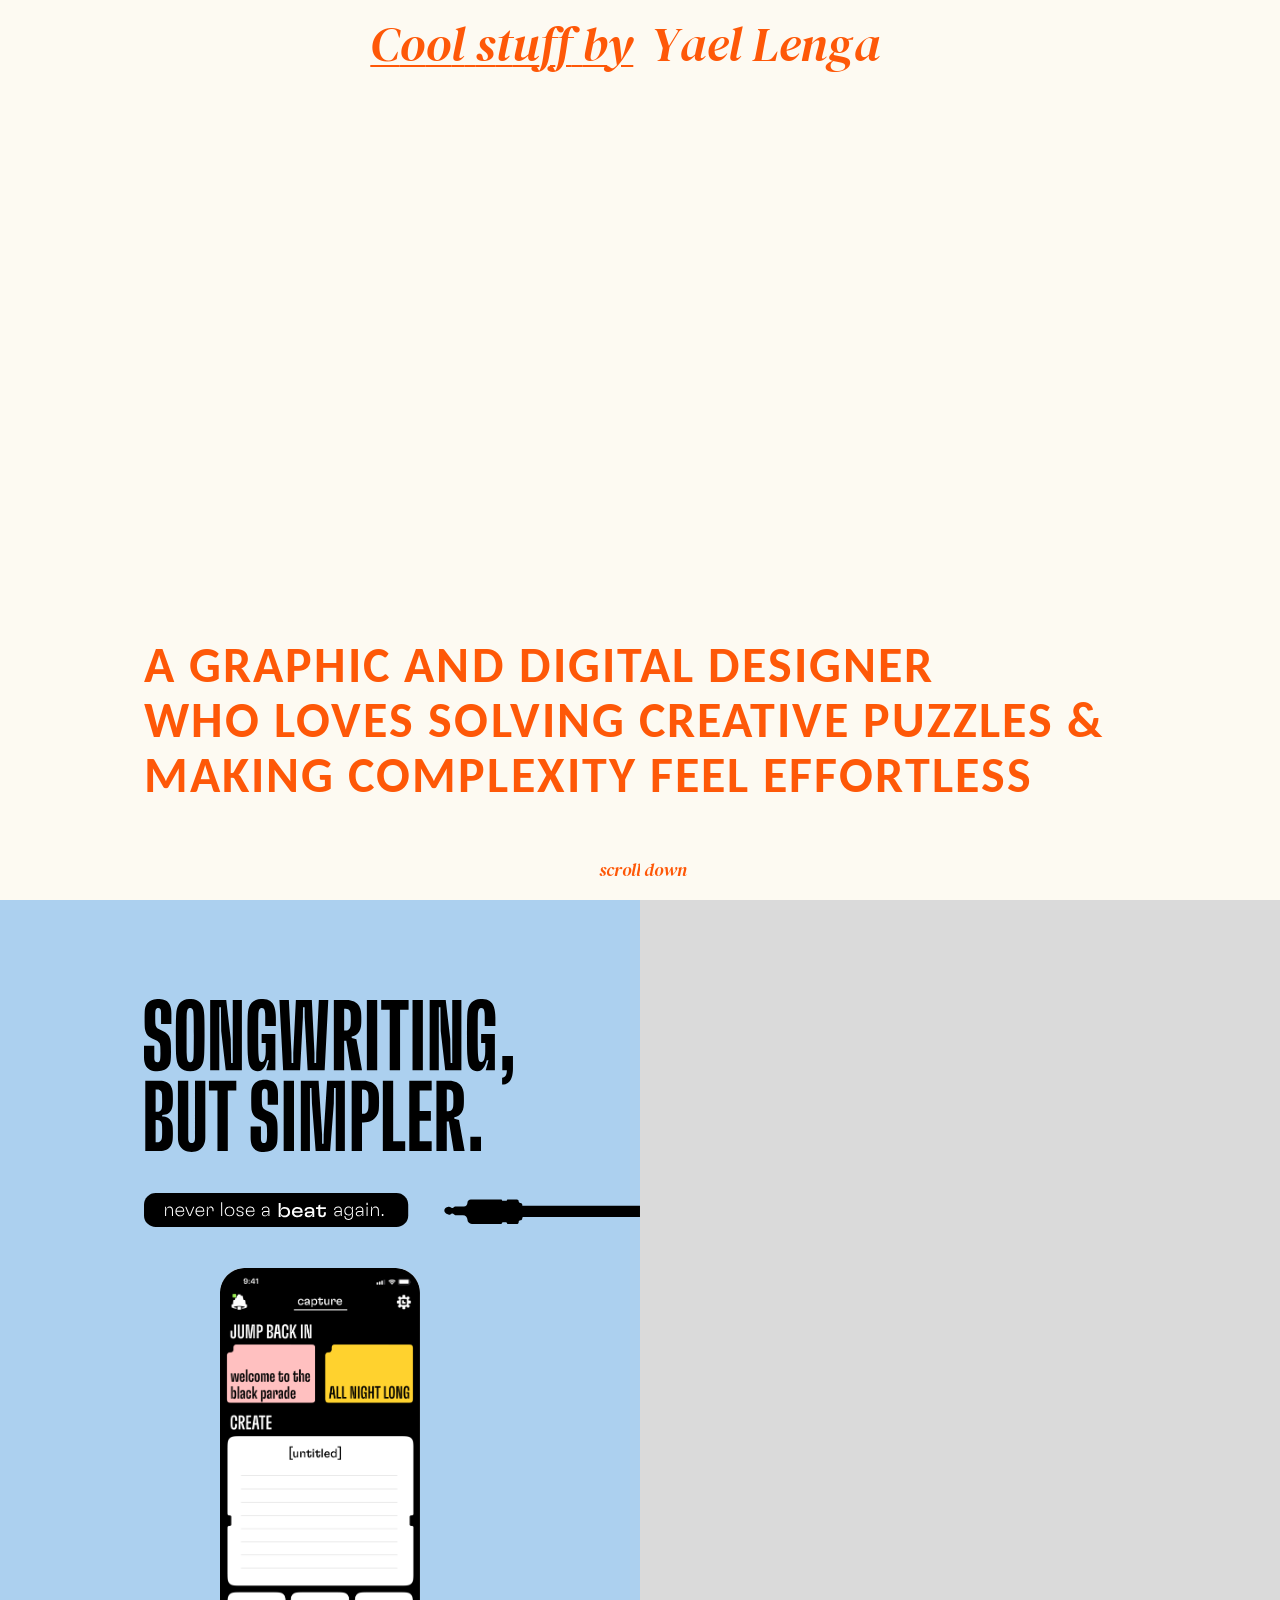
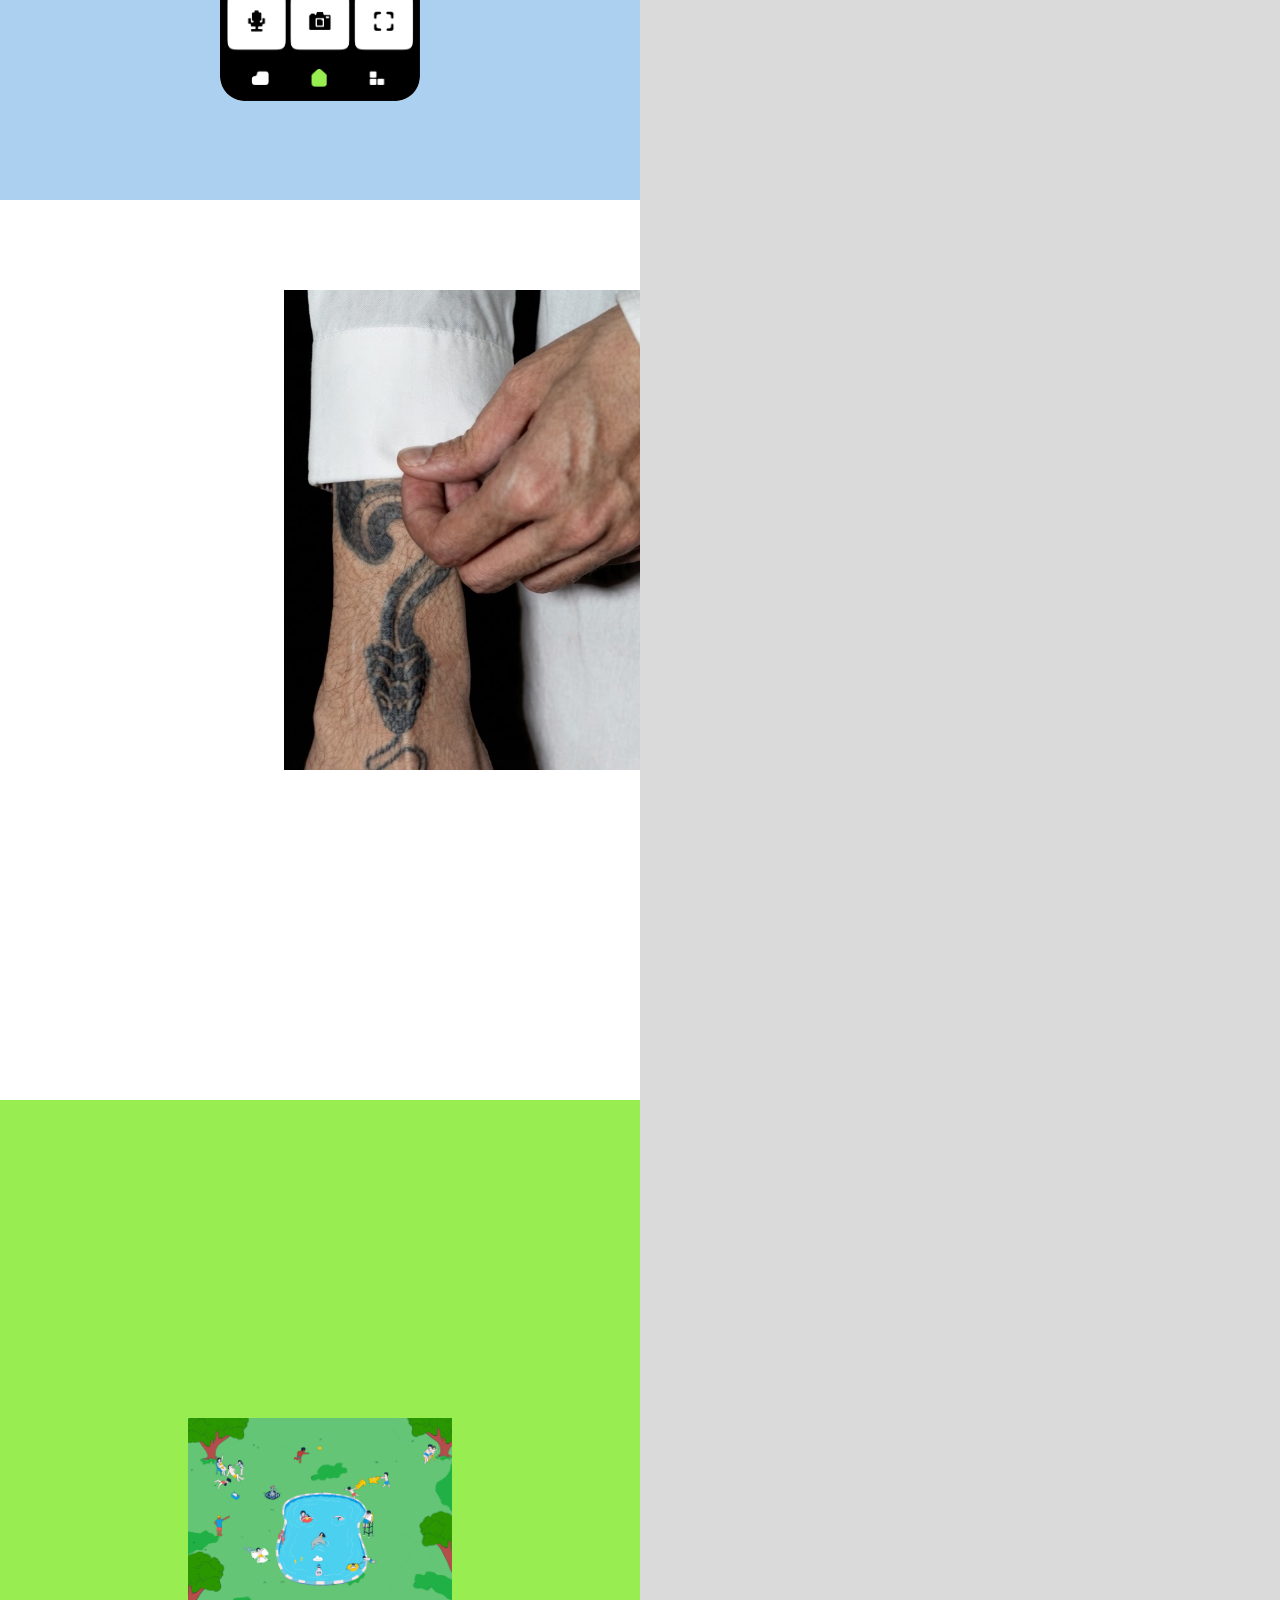
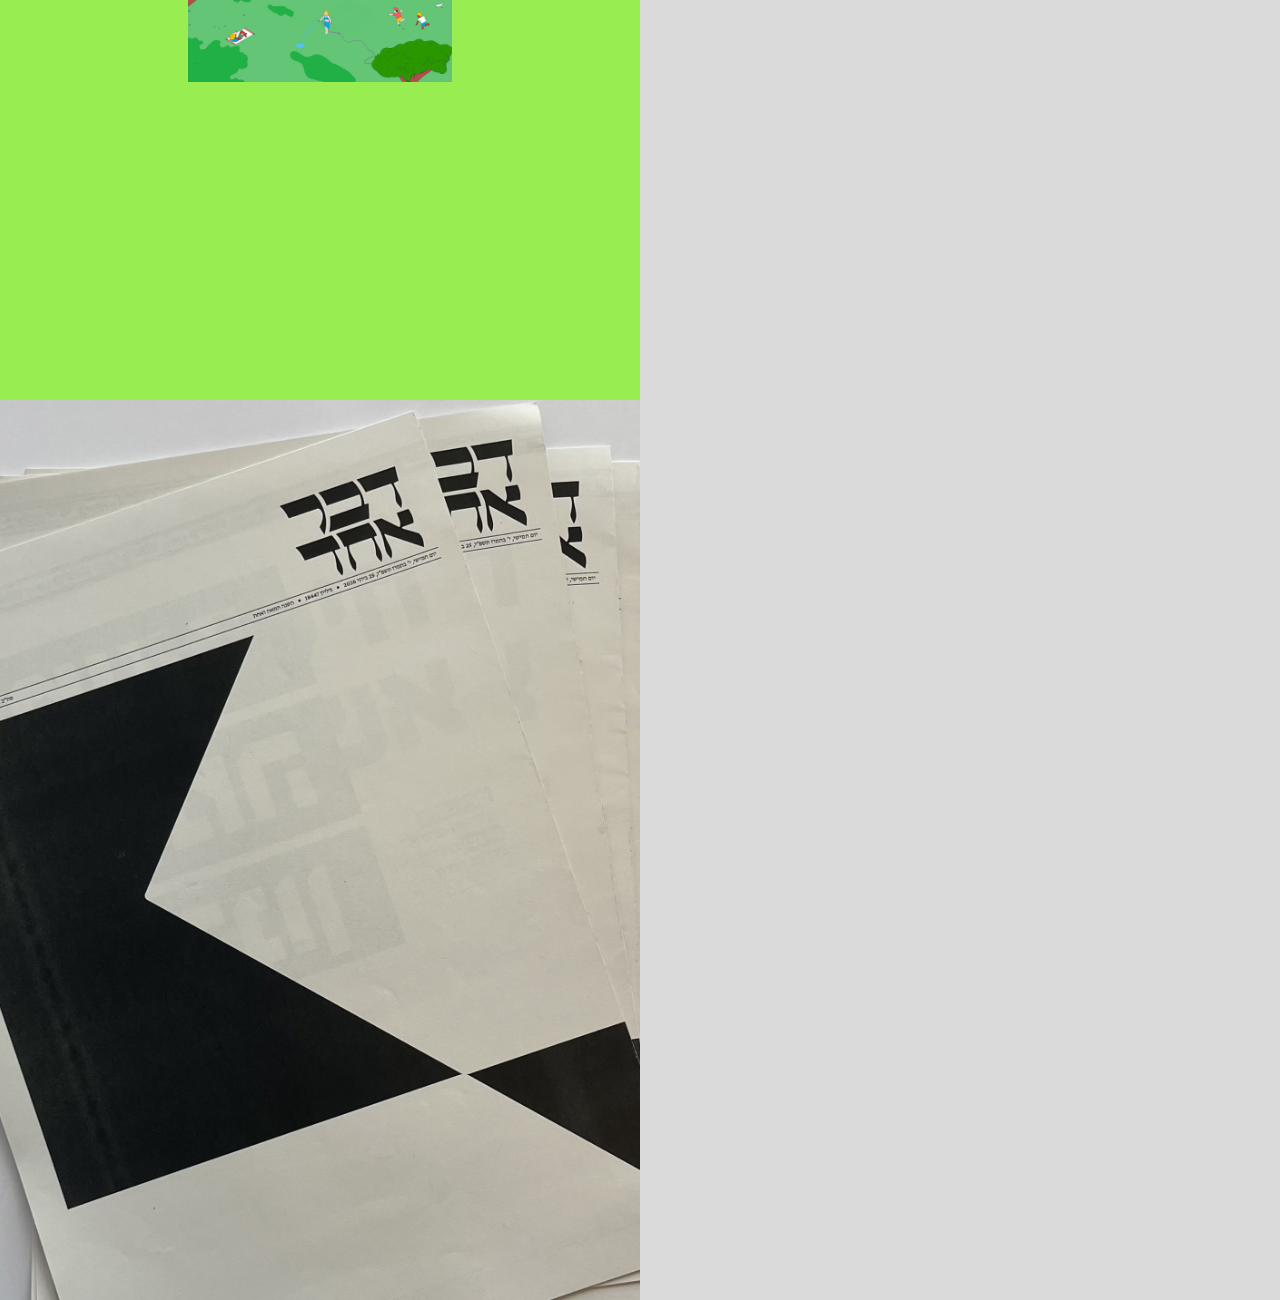
==== index.html @ e820ba05 "Phone version: Lets Talk About It, Hamotzi and the about page; phone rules in the style guide - Lets" ====
<!DOCTYPE html>
<html lang="en">
<head>
  <meta charset="UTF-8">
  <meta name="viewport" content="width=device-width, initial-scale=1">
  <title>Yael Lenga</title>

  <!-- Fonts from Google Fonts: DM Serif Display italic (the handwriting-style texts) and Carlito (project labels) -->
  <link rel="preconnect" href="https://fonts.googleapis.com">
  <link rel="preconnect" href="https://fonts.gstatic.com" crossorigin>
  <link href="https://fonts.googleapis.com/css2?family=Carlito:wght@400;700&family=DM+Serif+Display:ital@1&display=swap" rel="stylesheet">

  <link rel="stylesheet" href="styles.css">
</head>
<body>
  <!-- Loader: covers the page while it loads (page-loader.js) -->
  <div class="page-loader" aria-hidden="true">
    <span class="page-loader-number">0%</span>
    <img class="page-loader-picture" src="images/cursor-about.png" alt="">
  </div>
  <script src="page-loader.js"></script>
  <h1 class="visually-hidden">Cool stuff by Yael Lenga</h1>

  <!-- Two columns of 5 screens each. When you scroll, the left one moves up and the right one moves down.
       The two halves of each project meet in the middle along the way. -->
  <main class="split">

    <!-- LEFT COLUMN (starts at Screen 1, moves up) -->
    <div class="split-column split-left">

      <!-- Screen 1 · Cool stuff by (cream, with orange texts; the big text across both halves at the bottom).
           Over it (and over the right half next to it), a tail of photos follows the mouse (mouse-trail.js). -->
      <section class="screen screen-hero mouse-trail-area">
        <!-- The tail of photos behind the mouse (mouse-trail.js puts the photos in it): first, so it is under the text -->
        <div class="mouse-trail" aria-hidden="true"></div>
        <p class="placed handwriting cool-stuff">
          <a class="handwriting-link" href="index.html">Cool stuff by</a>
        </p>

        <!-- The big text. It runs across both halves of the screen:
             this is its left part; the right part is in the right column's Screen 4, at the same spot.
             Each screen hides what reaches past its edge. -->
        <p class="placed pin-bottom home-intro home-intro-left">A graphic and digital designer<br>who loves solving creative puzzles &amp;<br>making complexity feel effortless</p>

        <!-- "scroll down" at the bottom, across the middle: "scroll" here, "down" in the right half.
             It and the big text are both pinned to the bottom, so the space between them stays the same. -->
        <p class="placed pin-bottom handwriting scroll-down scroll-down-left">scroll</p>
      </section>

      <!-- Screen 2 · trac. (headline and the app on a phone) — opens the trac. page -->
      <a class="screen screen-link screen-blue has-project-cursor" href="trac.html" data-cursor="trac">
        <!-- The headline, and under it the "never lose a beat again" tag with the cable -->
        <img class="left-trac-title" src="images/home-trac-title.svg" alt="Songwriting, but simpler.">
        <img class="left-trac-tag" src="images/home-trac-tag.svg" alt="Never lose a beat again.">
        <div class="left-trac-phone">
          <img class="whole-image" src="images/home-trac-phone.png" alt="The trac. app home screen on a phone">
        </div>
      </a>

      <!-- Screen 3 · Hamotzi (left half of the picture) — opens the Hamotzi page -->
      <a class="screen screen-link screen-white has-project-cursor" href="hamotzi.html" data-cursor="hamotzi">
        <div class="placed box crop center-y left-hamotzi">
          <img src="images/home-hamotzi.jpg" alt="Hamotzi — a hand rolling up the sleeve of a white shirt over a snake tattoo">
        </div>
      </a>

      <!-- Screen 4 · Lets Talk About It (an illustration of a pool in a park, in the middle of the green) — opens the Lets Talk page -->
      <a class="screen screen-link screen-green has-project-cursor" href="lets-talk.html" data-cursor="lets-talk">
        <img class="placed box center-y left-lets-talk" src="images/home-lets-talk-pool.png" alt="Lets Talk About It — an illustration of people around a pool in a park">
      </a>

      <!-- Screen 5 · Davar Echad (a photo of the newspapers) — opens the Davar Echad page -->
      <a class="screen screen-link screen-white has-project-cursor" href="davar-echad.html" data-cursor="davar">
        <img class="screen-photo" src="images/home-davar-papers.jpg" alt="Davar Echad — printed issues of the newspaper, fanned out">
      </a>
    </div>

    <!-- RIGHT COLUMN (starts at Screen 5, moves down) -->
    <div class="split-column split-right">

      <!-- Screen 0 · Davar Echad (colored speech bubbles) — opens the Davar Echad page -->
      <a class="screen screen-link screen-white has-project-cursor" href="davar-echad.html" data-cursor="davar">
        <img class="screen-photo" src="images/home-davar-bubbles.svg" alt="">
        <p class="placed pin-bottom project-label label-davar">Davar Echad<br>branding</p>
        <p class="placed pin-bottom project-year year-davar">2026</p>
      </a>

      <!-- Screen 1 · Lets Talk About It (a tree from the illustration, and the label) — opens the Lets Talk page -->
      <a class="screen screen-link screen-green has-project-cursor" href="lets-talk.html" data-cursor="lets-talk">
        <div class="placed box right-lets-talk">
          <img class="whole-image" src="images/home-lets-talk-tree.png" alt="Lets Talk About It — illustration of a big tree">
        </div>
        <p class="placed pin-bottom project-label label-lets-talk">lets talk about it<br>web&amp;app design<br>illustration</p>
        <p class="placed pin-bottom project-year year-lets-talk">2026</p>
      </a>

      <!-- Screen 2 · Hamotzi (right half of the picture and label) — opens the Hamotzi page -->
      <a class="screen screen-link screen-white has-project-cursor" href="hamotzi.html" data-cursor="hamotzi">
        <div class="placed box crop center-y right-hamotzi">
          <img src="images/home-hamotzi.jpg" alt="">
        </div>
        <p class="placed pin-bottom project-label label-hamotzi">Hamotzi<br>video art<br>art direction&amp;filming</p>
        <p class="placed pin-bottom project-year year-hamotzi">2024</p>
      </a>

      <!-- Screen 3 · trac. (photo and label) — opens the trac. page -->
      <a class="screen screen-link has-project-cursor" href="trac.html" data-cursor="trac">
        <img class="screen-photo right-trac-photo" src="images/home-trac-photo.jpg" alt="A musician playing guitar in a home studio">
        <p class="placed pin-bottom project-label label-trac">trac.<br>ux\ui<br>app design</p>
        <p class="placed pin-bottom project-year year-trac">2025</p>
      </a>

      <!-- Screen 4 · Yael Lenga (what you see first) -->
      <section class="screen screen-hero mouse-trail-area">
        <!-- The tail of photos behind the mouse: its right half (under the text and the button) -->
        <div class="mouse-trail" aria-hidden="true"></div>

        <!-- The right part of the big text (the same words; screen readers read it once, on the left) -->
        <p class="placed pin-bottom home-intro home-intro-right" aria-hidden="true">A graphic and digital designer<br>who loves solving creative puzzles &amp;<br>making complexity feel effortless</p>

        <p class="placed pin-bottom handwriting scroll-down scroll-down-right" aria-hidden="true">down</p>

        <p class="placed handwriting home-name">
          <a class="handwriting-link" href="about.html">Yael Lenga</a>
        </p>
      </section>
    </div>

  </main>

  <!-- PHONE (screen held upright): one page instead of the two columns (Figma: "iPhone 16 - 5").
       The texts at the top, then a square for each project, two by two, and a yellow strip for the about page.
       Tapping a project: its two halves from the computer version come in, from above and from below,
       sweep the page in front of them into the middle and meet there; then its page opens (phone-home.js). -->
  <main class="phone-home">
    <p class="placed phone-handwriting phone-cool-stuff"><a href="index.html">Cool stuff by</a></p>
    <p class="placed phone-handwriting phone-my-name"><a href="about.html">Yael Lenga</a></p>

    <p class="placed phone-intro">hey i’m yael, a graphic &amp; digital designer, who loves solving creative puzzles and making complexity feel effortless</p>

    <!-- The projects: each square opens its page -->
    <a class="placed box phone-tile phone-tile-lets-talk" href="lets-talk.html">
      <img class="phone-tile-picture phone-picture-lets-talk" src="images/phone-tile-lets-talk.svg" alt="">
      <span class="phone-tile-label">lets talk about it</span>
    </a>
    <a class="placed box phone-tile phone-tile-hamotzi" href="hamotzi.html">
      <img class="phone-tile-picture phone-picture-hamotzi" src="images/phone-tile-hamotzi.png" alt="">
      <span class="phone-tile-label">hamotzi</span>
    </a>
    <a class="placed box phone-tile phone-tile-davar" href="davar-echad.html">
      <img class="phone-tile-picture phone-picture-davar" src="images/phone-tile-davar.svg" alt="">
      <span class="phone-tile-label">davar echad</span>
    </a>
    <a class="placed box phone-tile phone-tile-trac" href="trac.html">
      <img class="phone-tile-picture phone-picture-trac" src="images/phone-tile-trac.svg" alt="">
      <span class="phone-tile-label">trac</span>
    </a>

    <!-- The about page: a yellow strip with a drawing of a cup of coffee -->
    <a class="placed box phone-about" href="about.html">
      <img class="phone-about-icon" src="images/phone-tile-about-coffee.svg" alt="">
      <span class="phone-tile-label">more about me</span>
    </a>
  </main>

  <!-- The special mouse shown over a project screen (see custom-cursor.js) -->
  <img class="project-cursor" src="images/cursor-trac.svg" alt="" aria-hidden="true">

  <script src="letter-roll.js"></script>
  <script src="split-scroll.js"></script>
  <script src="scroll-hint.js"></script>
  <script src="custom-cursor.js"></script>
  <script src="mouse-trail.js"></script>
  <script src="phone-home.js"></script>
</body>
</html>
---- styles.css ----
/* =========================================================
   Design tokens — every value comes from the Figma frames
   "index\homepage" (1440 × 964, two scrolling columns)
   and "Process" (1440 wide).
   ========================================================= */
:root {
  /* Colors */
  --color-background: #dadada;
  --color-brown: #503730;
  --color-white: #ffffff;
  --color-black: #000000;

  /* Home page column colors */
  --color-home-orange: #fe5808;
  --color-home-blue: #acd0ef;
  --color-home-green: #98ed51;

  /* Home page on the phone: the project squares and the about strip */
  --color-phone-green: #63c575;          /* Lets Talk About It */
  --color-phone-blue: #1647b5;           /* Davar Echad */
  --color-phone-yellow: #ffd22e;         /* more about me */
  --color-phone-lets-talk-label: #202f34;
  --color-phone-hamotzi-label: #d5d5d5;

  /* Project pages: the background every project shares */
  --color-project-cream: #fdfaf2;

  /* Home page, the first screen (the opening): its background and its texts.
     (Before: an orange background with white texts.) */
  --color-hero-background: var(--color-project-cream);
  --color-hero-text: var(--color-home-orange);

  /* trac. colors (each project has its own colors) */
  --color-trac-orange: #fe5808;
  --color-trac-blue: #acd0ef;
  --color-trac-green: #98ed51;
  --color-trac-yellow: #ffd22e;
  --color-trac-pink: #ffbfc0;

  /* Hamotzi colors */
  --color-hamotzi-light-grey: #d3d3d3;
  --color-hamotzi-dark-grey: #434343;
  --color-hamotzi-beige-grey: #bcb3b0;
  --color-hamotzi-charcoal: #313131;    /* boxes behind TRADITION and SIN */
  --color-hamotzi-off-white: #fdfdfd;   /* text on the charcoal boxes */
  --color-hamotzi-graphite: #353535;    /* text on the cream box (CRIME) */
  --color-hamotzi-nav-grey: #575455;    /* "More stuff", "Yael Lenga" and the top links */
  --color-hamotzi-button-grey: #b2b1b1; /* the video's play and enlarge buttons */
  /* Grain, like the photocopied paper of the Hamotzi logo: fine grey specks, partly see-through.
     Laid over a color, it makes it look printed. */
  --hamotzi-grain: url("data:image/svg+xml,%3Csvg xmlns='http://www.w3.org/2000/svg' width='120' height='120'%3E%3Cfilter id='g'%3E%3CfeTurbulence type='fractalNoise' baseFrequency='0.85' numOctaves='3' stitchTiles='stitch'/%3E%3CfeColorMatrix values='0 0 0 0 0.25  0 0 0 0 0.25  0 0 0 0 0.25  0 0 0 1.6 -0.55'/%3E%3C/filter%3E%3Crect width='100%25' height='100%25' filter='url(%23g)'/%3E%3C/svg%3E");

  /* Davar Echad colors */
  --color-davar-pink: #fab8f9;          /* "More stuff", "Yael Lenga", the links and "next project" */

  /* Lets Talk About It colors */
  --color-lets-talk-blue: #27aae2;      /* "More stuff", "Yael Lenga" and the top links */
  --color-lets-talk-navy: #192e5a;      /* the box behind Yoram */
  --color-lets-talk-light: #f5f6ff;     /* the box behind Naomi */

  /* Desktop mockup: the computer that shows a live website (lets-talk.html) */
  --color-mockup-bezel: #1b1b1d;        /* the black frame around the screen */
  --color-mockup-body: #d9d9dc;         /* the chin and the stand */
  --color-mockup-body-dark: #b9b9be;    /* the shaded sides of the chin and the stand */
  --color-mockup-camera: #2e2e33;
  --color-mockup-camera-ring: #0d0d0f;
  --color-mockup-bar: #ececee;          /* the browser bar */
  --color-mockup-bar-line: #d4d4d8;     /* the line under the browser bar */
  --color-mockup-button: #55555a;       /* reload / new tab icons */
  --color-mockup-button-hover: #dcdce0;
  --color-mockup-address: #3a3a3f;      /* the address text */
  --color-mockup-lock: #8a8a90;         /* the lock icon in the address */
  --color-mockup-dot-red: #ff5f57;
  --color-mockup-dot-yellow: #febc2e;
  --color-mockup-dot-green: #28c840;
  --color-mockup-shadow: rgba(0, 0, 0, 0.18);

  /* Dims the screen behind an enlarged video */
  --color-dim: rgba(0, 0, 0, 0.8);
  --color-time-bar-track: rgba(253, 250, 242, 0.35); /* the video time bar's line: see-through cream */


  /* Process entry colors — add a new one here for each new week */
  --color-entry-green: #00deb8;
  --color-entry-red: #ff485d;

  /* Keyboard focus: a black frame with a white frame inside it,
     so it shows on light and dark backgrounds. Not scaled with the page. */
  --color-focus: var(--color-black);
  --color-focus-inner: var(--color-white);
  --focus-width: 3px;

  /* Fonts */
  --font-text: "Advent Pro", sans-serif;
  --font-handwriting: "DM Serif Display", serif; /* "Cool stuff by", "Yael Lenga", the links and "scroll down" (was Mynerve, then Alice, Bigshot One, Croissant One) */
  --font-handwriting-style: italic;      /* ...in italics */
  --font-label: "Carlito", sans-serif;

  /* Home page scale unit: 1 Figma pixel.
     The page is drawn 1440 wide and always fills the screen width. */
  --u: calc(100vw / 1440);

  /* Text unit: 1 Figma pixel for texts and their boxes. Usually the same as --u
     (project pages change it: their texts stay at their Figma size) */
  --t: var(--u);

  /* Home page: every "Screen" in the columns is as tall as the browser window */
  --screen-height: 100vh;

  /* Home page sizes (in Figma pixels × --u) */
  --column-width: calc(720 * var(--u));
  --handwriting-size: calc(55 * var(--u));
  --label-size: calc(20 * var(--u));
  --year-size: calc(15 * var(--u));

  /* About page sizes (in Figma pixels × --u) */
  --about-text-size: calc(20 * var(--u));  /* the text about me */
  --about-photo-time: 3s;                  /* each photo of me stays this long... */
  --about-photo-switch-time: 0.55s;        /* ...and then the next one pushes it out this fast */
  --about-trail-fade-time: 0.2s;           /* the tail disappears (over the links and "Cool stuff by") this fast */
  --about-carousel-time: 40s;             /* phone: the row of photos moves right by one set of six in this long */

  /* Project pages (like "project page- trac"), also in Figma pixels × --u */
  --home-intro-size: calc(56.12 * var(--u)); /* home: the big text across both halves */
  --scroll-down-size: calc(20 * var(--u)); /* home: "scroll down" at the bottom of the first screen */
  --trac-group-gap: 45.73;                  /* home, trac.: the space between the headline, the tag and the phone (Figma pixels; the headline-to-tag space in Figma) */
  --trac-screen-padding: 8px;               /* home, trac.: the least space above the headline and under the phone */
  --project-name-size: calc(40 * var(--u));
  --project-header-size: calc(30 * var(--u));
  --project-title-size: calc(30 * var(--u));
  --project-text-size: calc(20 * var(--u));
  --project-label-size: calc(16 * var(--u)); /* project pages: type, credits, second type and year under the logo */
  --project-text-spacing: calc(0.6 * var(--u));
  --project-small-text-size: calc(12 * var(--u)); /* the texts in the left column */
  /* The side column of the project pages: small texts, never smaller than --text-min-size (12px) */
  --side-text-size: max(var(--text-min-size), calc(12 * var(--u)));   /* the details under the logo */
  --side-paragraph-size: max(var(--text-min-size), calc(12 * var(--u))); /* the text about the project (project pages keep it at 12px) */
  --side-year-size: max(var(--text-min-size), calc(16 * var(--u)));   /* the year */
  --side-link-size: max(var(--text-min-size), calc(16 * var(--u)));   /* "next project" and the links at the bottom */

  /* Phone: running text never gets smaller than this (real pixels on the screen) */
  --text-min-size: 12px;

  /* Project pages, left half: the same spots on every project page.
     Plain Figma pixels (used as --x / --y / --from-bottom, which .placed multiplies by --u). */
  --project-left-margin: 57;           /* left edge of the name, type and Contact */
  --project-left-content: 258;         /* left edge of the headline, intro and credits */
  --project-left-nav-top: 42;          /* "More stuff by Yael Lenga" from the top */
  --project-left-nav-first: 86;        /* "More stuff by" from the left */
  --project-left-nav-second: 365;      /* "Yael Lenga" from the left */
  --project-left-name-top: 183;        /* project name from the top */
  --project-left-type-top: 233;        /* type and year from the top */
  --project-left-header-top: 190;      /* headline from the top */
  --project-left-intro-top: 282;       /* intro text from the top */
  --project-left-credits-top: 428;     /* credits from the top */
  --project-left-footer-bottom: 61;    /* Contact, LinkedIn, Cv: top, from the bottom */
  --project-left-linkedin: 146;        /* LinkedIn from the left */
  --project-left-cv: 242;              /* Cv from the left */
  --project-left-next: 620;            /* Next from the left */
  --project-left-next-bottom: 63;      /* Next: top, from the bottom */

  /* Project pages: the top area, the side column on the left and the media on the right.
     The same on every project page (each project can change some of them, see its page section).
     Plain Figma pixels (the project frames are 1440 × 888). */
  --project-top-height: 120;           /* the top area: the media on the right scrolls under it */
  --project-top-nav-top: 21;           /* "More stuff" and "Yael Lenga" from the top */
  --project-top-nav-left: 35;          /* "More stuff" from the left */
  --project-top-my-name: 1193;         /* "Yael Lenga" from the left */
  --project-top-my-name-right: 1393;   /* ...and the right edge of the words: on big screens (where the texts don't grow) it stays here */
  --project-top-links-top: 71;         /* phone, email, LinkedIn, Cv from the top */
  --project-top-links-left: 895;       /* ...the row's box from the left (it ends where Cv ends, at 1397: 10 left of Figma) */
  --project-top-links-width: 502;
  --top-link-gap: 14;                  /* the space between phone, email, LinkedIn and Cv (the same between all of them;
                                          each also has 0.3em of room on its left, so the words are about 20 apart) */
  --top-link-open-time: 0.3s;          /* how fast phone, email and LinkedIn open up on hover */
  --roll-time: 0.45s;                  /* the wave on hover: how long each letter takes to go up... */
  --roll-stagger: 0.012s;              /* ...how long after the letter before it it starts... */
  --roll-distance: calc(100% + 0.6em); /* ...and how far it goes: its own line, and a bit more (out of sight) */
  --roll-ease: cubic-bezier(0.65, 0, 0.25, 1);
  --email-copied-time: 2s;             /* after clicking the number or the email: "number copied" / "email copied" shows this long */
  --project-nav-color: var(--color-black); /* "More stuff", "Yael Lenga", the links and "next project": each project sets its own color */
  --project-side-width: 360;           /* the side column on the left (the media on the right starts here) */
  --project-side-left: 35;             /* the texts in the side column, from the left */
  --project-side-details-top: 183;     /* the year (the first of the details under the logo) from the top */
  --project-side-details-gap: 10;      /* between the year, the type, the credits and "next project" */
  --project-side-bottom: 28;           /* the title, text and links at the bottom: their bottom, from the bottom of the window */
  --project-side-min-gap: 30;          /* on short windows: the least space between the details and the title (then the column scrolls) */
  --project-side-title-width: 228;     /* the title at the bottom (breaks into two lines, as in Figma) */
  --project-side-text-width: 317;      /* the text at the bottom, and the row of links under it */
  --project-side-title-gap: 15;        /* between the title and the text */
  --project-side-links-gap: 14;        /* between the text and the links */
  --video-play-size: 90;               /* the play button (a square) */
  --video-enlarge-size: 44;            /* the enlarge button (a square) */
  --video-time-bar-height: 4;          /* the time bar under the video: its line... */
  --video-time-handle-size: 14;        /* ...and the square you drag */
  --nav-slide-time: 0.6s;             /* "More stuff" and "Yael Lenga" slide toward each other before leaving the page */
  --nav-meet-left-end: 708;            /* ...and stop: "More stuff" ends where "Cool stuff by" ends on the home page */
  --nav-meet-right-start: 732;         /* ...and "Yael Lenga" starts where it starts on the home page */
  --name-gap-half: 12;                 /* home and about: "Cool stuff by" ends this far before the middle (720), "Yael Lenga" starts this far after it */
  --loader-wait-time: 0.3s;            /* loader: the number shows only if the page isn't ready after this long */
  --loader-picture-time: 0.5s;         /* loader: at 100%, the about page's mouse picture shows this long before the page opens */
  --loader-fade-time: 0.3s;            /* loader: how fast it fades away to show the page */
  --scroll-hint-distance: 0.08;        /* home: on opening, the page scrolls down this share of the window height... */
  --scroll-hint-time: 0.8s;            /* ...and back with a small bounce, all of it taking this long */
  --scroll-hint-delay: 0.6s;           /* ...after waiting this long once the page has loaded */
  --home-return-peek: 0.12;            /* home, back from a project: opens this share of a screen past it, showing the next project */
  --cool-stuff-underline-time: 0.4s;   /* home: the underline under "Cool stuff by" fades in this fast after the bounce */
  --mouse-trail-size: 0.27075;         /* home: the photos in the mouse's tail, this share of the old changing photos' size (30%, then 5% smaller, then 5% smaller again) */
  --mouse-trail-box-width: 621.9;      /* home: each photo in the tail fits in this box (Figma pixels: 691 × 797, the photos' frames */
  --mouse-trail-box-height: 717.3;     /*   in the bank frame "Frame 169", × 0.9), keeping its own shape, before --mouse-trail-size */
  --mouse-trail-smaller: 0.9;          /* home: now and then a photo is this much of that size (10% smaller)... */
  --mouse-trail-smallest: 0.85;        /* ...and now and then this much (15% smaller), at random, for a range of sizes */
  --mouse-trail-smaller-chance: 0.2;   /* the chance of each of the two smaller sizes (the rest are the full size) */
  --mouse-trail-overlap: 0.25;         /* home: each photo in the tail covers this share of the one before */
  --mouse-trail-stay-time: 1.7s;        /* home: each photo stays this long... */
  --mouse-trail-fade-time: 0.4s;       /* ...and then fades away this fast */
  --phone-sweep-time: 1.1s;            /* home, phone: the two halves of a project come in and meet in the middle this fast... */
  --phone-sweep-hold: 0.3s;            /* ...stay together this long, and then the project page opens */
  --phone-about-time: 0.7s;            /* home, phone: the yellow strip grows to fill the screen this fast (then the about page opens) */
  --phone-screen-send-time: 0.55s;     /* project page, phone: a tapped small screen's copy grows into the big phone this fast */
  --word-swap-time: 0.45s;             /* trac., phone: the bold word in "never lose a ___ again." changes this often */

  /* Spacing scale: distances that repeat in the Figma design (Figma pixels × --u) */
  --space-small: calc(20 * var(--u));
  --space-medium: calc(42 * var(--u));
  --space-large: calc(57 * var(--u));
  --space-extra-large: calc(86 * var(--u));

  /* Process page unit: 1 Figma pixel.
     This page scrolls, so it only scales with the screen width. */
  --w: calc(100vw / 1440);

  /* Process page sizes (in Figma pixels × --w) */
  --process-title-size: calc(200 * var(--w));
  --process-title-line-height: calc(90 * var(--w));
  --process-header-height: calc(154 * var(--w));
  --entry-text-size: calc(56 * var(--w));
  --entry-line-height: calc(90 * var(--w));
  --entry-tab-width: calc(225 * var(--w));
  --entry-tab-height: calc(88 * var(--w));
  --entry-corner: calc(9 * var(--w));
  --entry-title-column: calc(429 * var(--w));
  --entry-image-width: calc(634 * var(--w));
  --entry-image-height: calc(449 * var(--w));
  --entry-row-image-width: calc(577 * var(--w));
  --entry-row-image-height: calc(409 * var(--w));

  /* Process page spacing (in Figma pixels × --w) */
  --space-process-title-top: calc(47 * var(--w));
  --space-process-title-left: calc(302 * var(--w));
  --space-entry-top: calc(33 * var(--w));
  --space-entry-left: calc(60 * var(--w));
  --space-entry-bottom: calc(51 * var(--w));
  --space-entry-bottom-row: calc(105 * var(--w));
  --space-title-to-image: calc(14 * var(--w));
  --space-title-to-row: calc(38 * var(--w));
  --space-row-indent: calc(112 * var(--w));
  --space-row-gap: calc(57 * var(--w));
}

/* =========================================================
   Page
   ========================================================= */
* {
  box-sizing: border-box;
  margin: 0;
}

body {
  background-color: var(--color-background);
  color: var(--color-brown);
}

/* Keyboard focus (Tab key): a white frame right around the item,
   and a black frame around that. Only shows for the keyboard, not for mouse clicks. */
:focus-visible {
  outline: var(--focus-width) solid var(--color-focus);
  outline-offset: var(--focus-width);
  box-shadow: 0 0 0 var(--focus-width) var(--color-focus-inner);
}

/* On phones, use the screen height without the browser bars,
   so the screens don't jump while the bars hide and show */
@supports (height: 100svh) {
  :root {
    --screen-height: 100svh;
  }
}

/* =========================================================
   Home page: two columns that scroll in opposite directions.
   Each column is 4 "Screens" (like the Figma frames Screen 1–4),
   and each screen is as tall as the browser window.
   The left column moves up and the right column moves down,
   at the same speed (split-scroll.js moves them).
   ========================================================= */

/* Gives the page its scroll length: as tall as a column */
.split {
  height: calc(5 * var(--screen-height)); /* 5 screens: the opening and one for each project */
}

/* Both columns stay fixed on screen; the script slides them */
.split-column {
  position: fixed;
  width: var(--column-width);
}

/* Left column: starts at its top (Screen 1) */
.split-left {
  top: 0;
  left: 0;
}

/* Right column: starts at its bottom (Screen 4) */
.split-right {
  bottom: 0;
  left: var(--column-width);
}

/* A screen that is also a link to a project page (trac., Hamotzi) */
.screen-link {
  display: block;
}

/* A whole screen fills its column, so a frame around it would be hidden.
   Instead, its focus frame is drawn on top of it, along its inside edges. */
.screen-link:focus-visible {
  outline: none;
  box-shadow: none;
}

.screen-link:focus-visible::after {
  content: "";
  position: absolute;
  inset: 0;
  border: var(--focus-width) solid var(--color-focus);
  box-shadow: inset 0 0 0 var(--focus-width) var(--color-focus-inner);
  pointer-events: none;
}

/* One screen: as tall as the window, hides what sticks out */
.screen {
  position: relative;
  height: var(--screen-height);
  overflow: hidden;
}

/* Screen backgrounds */
.screen-orange { background-color: var(--color-home-orange); }
.screen-hero   { background-color: var(--color-hero-background); } /* the first screen */
.screen-blue   { background-color: var(--color-home-blue); }
.screen-green  { background-color: var(--color-home-green); }
.screen-white  { background-color: var(--color-white); }

/* Anything placed at an exact spot from Figma, measured from the top of its screen.
   Each one sets --x, --y, --width (and --height) in Figma pixels. */
.placed {
  position: absolute;
  left: calc(var(--x) * var(--u));
  top: calc(var(--y) * var(--u));
  width: calc(var(--width) * var(--u));
}

/* Pinned to the bottom of its screen (Constraints: Bottom in Figma).
   --from-bottom = how far its top is from the bottom of the screen, in Figma pixels. */
.pin-bottom {
  top: calc(var(--screen-height) - var(--from-bottom) * var(--u));
}

/* Placed boxes that also have a height */
.box {
  height: calc(var(--height) * var(--u));
}

/* An image cropped inside its box, the same way Figma crops it.
   Each one sets --img-left, --img-top, --img-width, --img-height in %. */
.crop {
  overflow: hidden;
}

.crop img {
  position: absolute;
  left: var(--img-left);
  top: var(--img-top);
  width: var(--img-width);
  height: var(--img-height);
  max-width: none;
}

/* An image shown whole, filling its box */
.whole-image {
  display: block;
  width: 100%;
  height: 100%;
}

/* A photo that fills its whole screen (Constraints: Stretch in Figma).
   If the window is shaped differently from the Figma frame,
   the photo is cropped instead of squashed. */
.screen-photo {
  position: absolute;
  inset: 0;
  display: block;
  width: 100%;
  height: 100%;
  object-fit: cover;
}

/* Vertically centered in its screen (Constraints: Center in Figma).
   --from-center = how far its top is from the middle of the screen, in Figma pixels. */
.center-y {
  top: calc(50% + var(--from-center) * var(--u));
}

/* ---------- Left column ---------- */

/* Screen 1: table photo behind "Cool stuff by" (uses .screen-photo) */

/* Screen 2: trac. headline, tag and phone, one above the other, as one group in the middle of the screen:
   the same space above the headline and under the phone, never less than --trac-screen-padding.
   - The headline ("Songwriting, but simpler."): 0.855 of its Figma size (5% and then 10% smaller).
   - The tag ("never lose a beat again." with the plug and the cable): 5% smaller than in Figma,
     its right edge at the edge of the screen (where the cable ends). The headline starts where it starts.
   - The phone: 224.629 × 486.981, centered on its Figma spot (360.31 from the left).
   - The same space (--trac-group-gap) between the headline and the tag, and between the tag and the phone.
   All in --trac-unit (1 Figma pixel): the same as --u, but smaller on a short window, so the whole group
   shrinks and still fits with the padding. The group is 171.684 + 38.674 + 486.981 high, plus two gaps. */
.left-trac-title,
.left-trac-tag,
.left-trac-phone {
  --group-height: calc(697.339 + 2 * var(--trac-group-gap));
  --trac-unit: min(var(--u), calc((var(--screen-height) - 2 * var(--trac-screen-padding)) / var(--group-height)));
  --group-top: calc((var(--screen-height) - var(--group-height) * var(--trac-unit)) / 2);
  --tag-left: calc(720 * var(--u) - 558.317 * var(--trac-unit));
}
.left-trac-title {
  position: absolute;
  left: calc(var(--tag-left) - 0.227 * var(--trac-unit));
  top: var(--group-top);
  width: calc(415.188 * var(--trac-unit));
  height: calc(171.684 * var(--trac-unit));
}
.left-trac-tag {
  position: absolute;
  left: var(--tag-left);
  top: calc(var(--group-top) + (171.684 + var(--trac-group-gap)) * var(--trac-unit));
  width: calc(558.317 * var(--trac-unit));
  height: calc(38.674 * var(--trac-unit));
}
.left-trac-phone {
  position: absolute;
  left: calc(360.31 * var(--u) - 112.31 * var(--trac-unit)); /* 360.31 = middle of the phone in Figma */
  top: calc(var(--group-top) + (171.684 + 38.674 + 2 * var(--trac-group-gap)) * var(--trac-unit));
  width: calc(224.629 * var(--trac-unit));
  height: calc(486.981 * var(--trac-unit));
  border-radius: calc(27.436 * var(--trac-unit)); /* round phone corners, as in Figma */
  overflow: hidden;
}

/* Screen 3: Hamotzi, left half of the picture (centered, meets the right half in the middle) */
.left-hamotzi    { --x: 319; --from-center: -405; --width: 401; --height: 540;
                   --img-left: -31.56%; --img-top: -1.34%; --img-width: 244.78%; --img-height: 101.34%; }

/* Screen 4: Lets Talk About It, an illustration of a pool in a park, in the middle of the screen (Constraints: Center) */
.left-lets-talk { --x: 212; --from-center: -148; --width: 296; --height: 296; }

/* ---------- Right column ---------- */

/* Screen 1: Lets Talk About It, a tree from the illustration (Constraints: Top).
   The picture is already cut to the part Figma shows. */
.right-lets-talk { --x: 0; --y: 0; --width: 720; --height: 1367; }

/* Screen 2: Hamotzi, right half of the picture (centered, meets the left half in the middle) */
.right-hamotzi   { --x: 0; --from-center: -405; --width: 456; --height: 540;
                   --img-left: -115.2%; --img-top: -1.38%; --img-width: 215.16%; --img-height: 101.34%; }

/* Screen 3: trac. photo, kept at the top like in Figma */
.right-trac-photo { object-position: center top; }

/* Screen 4: orange, with "Yael Lenga" (no photo) */

/* ---------- Text ---------- */

/* "Cool stuff by" and "Yael Lenga" in handwriting, pinned to the bottom */
.handwriting {
  font-family: var(--font-handwriting);
  font-style: var(--font-handwriting-style);
  font-weight: 400;
  font-size: var(--handwriting-size);
  line-height: 0.9;
  white-space: nowrap; /* "Yael Lenga" and "Cool stuff by" stay on one line, whatever the font */
}

.cool-stuff {
  --width: 292; --y: 25;
  --x: calc(720 - var(--name-gap-half) - 291.4); /* ends just before the middle (291.4 = its width) */
  color: var(--color-hero-text);
  text-decoration: underline;
  text-decoration-thickness: from-font; /* underline as in Figma */
  text-underline-position: from-font;
  /* The underline is hidden until the scroll hint's bounce is over (scroll-hint.js adds "hint-done") */
  text-decoration-color: transparent;
  transition: text-decoration-color var(--cool-stuff-underline-time) ease;
}
.hint-done .cool-stuff { text-decoration-color: currentColor; }

/* "scroll down": small handwriting at the bottom of the first screen, across the middle
   ("scroll" ends at the left half's edge, "down" starts just after it, in the right half) */
.scroll-down {
  --from-bottom: 43;
  font-size: var(--scroll-down-size);
  color: var(--color-hero-text);
  white-space: nowrap;
}
.scroll-down-left  { --x: 673.8; --width: 46.2; } /* ends at the middle (its width in DM Serif Display italic: 46.2) */
.scroll-down-right { --x: 5;   --width: 48; }

.home-name {
  --x: var(--name-gap-half); --y: 25; --width: 315; /* starts just after the middle (this is the right half) */
  color: var(--color-hero-text);
}

/* Home, first screen: the tail of photos behind the mouse (mouse-trail.js).
   One layer in each half of the first screen, under the text and the buttons (it comes first in the screen).
   A photo that crosses the middle is put in both layers, and each half shows only its own part. */
.mouse-trail {
  position: absolute;
  inset: 0;
  pointer-events: none;                 /* clicks pass through it */
}
.mouse-trail-photo {
  position: absolute;
  height: auto;
  max-width: none;
  transition: opacity var(--mouse-trail-fade-time) ease;
}
.mouse-trail-photo.is-fading { opacity: 0; }

/* Home, first view: the big white text across both halves, at the bottom of the screen.
   The same text sits in both screens at the same spot (from 58 on the whole page);
   each screen shows only its own half. */
/* The big all-caps text across both halves of the first screen: the same text in both halves,
   each half shows its own part (the left part in the left half, the right part in the right half).
   Its size, spacing and spot are those of the text in Figma (there it is a shape: Carlito Bold, 56.12).
   Pinned to the bottom of the screen, like "scroll down" under it, so the space between them never changes. */
.home-intro {
  --width: 1100; --from-bottom: 294.7;   /* the top of its capitals: 682.9 of 964, as in Figma */
  font-family: var(--font-label);
  font-weight: 700;
  font-size: var(--home-intro-size);
  line-height: 1.1053;                  /* 62.03 between the lines */
  letter-spacing: 0.0406em;             /* 2.28 at 56.12 */
  text-transform: uppercase;
  white-space: nowrap;
  color: var(--color-hero-text);
}
.home-intro-left  { --x: 162.26; }
.home-intro-right { --x: -557.74; }     /* 162.26 - 720: starts in the left half */

/* Project labels on the right column: name, type, year (pinned to the bottom) */
.project-label,
.project-year {
  font-family: var(--font-label);
  font-weight: 700;
  color: var(--color-white);
  text-transform: uppercase;            /* all capitals */
  white-space: nowrap;
}

.project-label {
  font-size: var(--label-size);
  line-height: 1;
}

.project-year {
  font-size: var(--year-size);
  line-height: 1.49;
}

.label-lets-talk { --x: 498; --from-bottom: 199; --width: 182; }
.year-lets-talk  { --x: 498; --from-bottom: 139; --width: 67; }
.label-trac      { --x: 498; --from-bottom: 120; --width: 182; }
.year-trac       { --x: 498; --from-bottom: 57;  --width: 67; }
.label-hamotzi   { --x: 496; --from-bottom: 142; --width: 182; }
.year-hamotzi    { --x: 496; --from-bottom: 79;  --width: 67; }

/* Hamotzi sits on white, so its label and year are black */
.label-hamotzi,
.year-hamotzi    { color: var(--color-black); }

/* Davar Echad: two lines (name, type), the year under them like trac.'s; black, over the speech bubbles */
.label-davar     { --x: 498; --from-bottom: 100; --width: 182; }
.year-davar      { --x: 498; --from-bottom: 57;  --width: 67; }
.label-davar,
.year-davar      { color: var(--color-black); }

/* ---------- Special mouse over the project screens ---------- */

/* Hide the regular mouse over a screen that has its own mouse */
.has-project-cursor,
.has-project-cursor * { cursor: none; }

/* But over a link inside it (like "Cool stuff by"), show the regular link mouse */
.has-project-cursor a,
.has-project-cursor a * { cursor: pointer; }

/* ...and hide the special mouse picture right away while over that link,
   so only the regular mouse shows (custom-cursor.js does this too) */
body:has(.has-project-cursor a:hover) .project-cursor { display: none; }

/* The special mouse: follows the pointer (custom-cursor.js moves it),
   centered on the pointer. Clicks pass through it. Hidden until needed. */
.project-cursor {
  position: fixed;
  top: 0;
  left: 0;
  z-index: 10;
  display: none;
  width: calc(var(--width) * var(--u));
  height: calc(var(--height) * var(--u));
  pointer-events: none;
}
.project-cursor.is-visible { display: block; }

/* Size of each project's mouse, in Figma pixels (frame 1440 wide) */
.cursor-trac      { --width: 33.154; --height: 50.017; }
.cursor-lets-talk { --width: 58;     --height: 58; }
.cursor-hamotzi   { --width: 138.8;  --height: 31.2; }
.cursor-about     { --width: 65;     --height: 101; }
.cursor-davar     { --width: 46.454; --height: 45.84; }  /* half of Figma's */

/* =========================================================
   Project page (trac.html): the left half stays still,
   the right half scrolls like a normal page.
   Everything is placed with .placed (Figma pixels × --u).
   ========================================================= */

/* Left half: fixed to the window, as tall as the window */
.project-info {
  position: fixed;
  top: 0;
  left: 0;
  width: var(--column-width);
  height: var(--screen-height);
  background-color: var(--color-project-cream);
  color: var(--color-black);
}

/* Right half: sits next to the left half and scrolls with the page */
.project-story {
  position: relative;
  margin-left: var(--column-width);
  width: var(--column-width);
  height: var(--story-height); /* each project page sets its own (see below) */
  background-color: var(--color-project-cream);
  color: var(--color-black);
}

/* "More stuff by Yael Lenga" at the top of the left half */
.project-handwriting {
  font-family: var(--font-handwriting);
  font-style: var(--font-handwriting-style);
  font-weight: 400;
  font-size: var(--project-handwriting-size);
  line-height: 0.9;
  white-space: nowrap;
}

/* A handwriting link ("More stuff by", "Yael Lenga"):
   no underline, and underlined while the mouse is over it */
.handwriting-link {
  color: inherit;
  text-decoration: none;
}

/* =========================================================
   The wave on hover (letter-roll.js): every button and link in the handwriting-style font.
   Each letter is a <span> (.roll-letter) with its place in the word (--i). On hover the letters go up
   out of sight, one after another (--roll-stagger apart), and the same text comes up from below.
   The text shows only inside its own line (clip-path), with a little room around it for the
   letters' tails (g, y, p) and the slant of the italics.
   ========================================================= */
/* The button itself is what the mouse is over (its own box), not the moving letters:
   so letters passing by on their way up or down never catch the mouse (no flicker between buttons) */
a.handwriting-link,
a.top-link:not(.top-link-swap) { display: inline-block; } /* (phone, email and LinkedIn are already a box: .top-link-swap) */
.roll,
.top-link-label,
.top-link-reveal { pointer-events: none; }

.roll {
  display: inline-grid;
  vertical-align: top;
  clip-path: inset(-0.2em -0.3em -0.35em -0.3em);
  text-decoration: inherit;            /* an underlined button ("Cool stuff by", "Yael Lenga" on the about page) stays underlined */
}
.roll-line {
  grid-area: 1 / 1;                    /* the text and its copy in the same spot */
  text-decoration: inherit;
}
.roll-letter {
  display: inline-block;
  white-space: pre;                    /* a space is a letter too */
  text-decoration: inherit;
  transition: transform var(--roll-time) var(--roll-ease) calc(var(--i) * var(--roll-stagger));
}

/* The underlined buttons: the link passes the underline on to its letters */
.cool-stuff .handwriting-link,
.about-name .handwriting-link { text-decoration: inherit; }

/* Before hover: the copy (and what phone, email and LinkedIn stand for) waits below, out of sight */
.roll-in .roll-letter,
.top-link-reveal .roll-letter { transform: translateY(var(--roll-distance)); }

/* On hover (or keyboard focus): the text goes up and out, the copy comes up into its place */
a:hover .roll-out .roll-letter,
a:focus-visible .roll-out .roll-letter,
.top-link-swap:hover .top-link-label .roll-letter,
.top-link-swap:focus-visible .top-link-label .roll-letter { transform: translateY(calc(-1 * var(--roll-distance))); }
a:hover .roll-in .roll-letter,
a:focus-visible .roll-in .roll-letter,
.top-link-swap:hover .top-link-reveal .roll-letter,
.top-link-swap:focus-visible .top-link-reveal .roll-letter { transform: none; }

/* People who asked their computer for less motion: the text changes at once, without moving */
@media (prefers-reduced-motion: reduce) {
  .roll-letter { transition: none; }
}

/* Project name, type and year */
.project-name {
  font-family: var(--font-label);
  font-weight: 700;
  font-size: var(--project-name-size);
  line-height: 1;
  text-transform: capitalize;
}

/* Bold 20px text: project type, credits, "Our solution" */
.project-bold-text {
  font-family: var(--font-label);
  font-weight: 700;
  font-size: var(--project-text-size);
  line-height: 1.38;
  text-transform: capitalize;
}

/* Big uppercase headline next to the project name */
.project-header {
  font-family: var(--font-label);
  font-weight: 700;
  font-size: var(--project-header-size);
  line-height: 0.9;
  text-transform: uppercase;
}

/* Smaller uppercase titles in the right half */
.project-title {
  font-family: var(--font-label);
  font-weight: 700;
  font-size: var(--project-title-size);
  line-height: 0.9;
  text-transform: uppercase;
}

/* Running text */
.project-text {
  font-family: var(--font-label);
  font-weight: 400;
  font-size: var(--project-text-size);
  line-height: 1.35;
  letter-spacing: var(--project-text-spacing);
}

/* An empty line between two paragraphs, like in Figma */
.project-text + .project-text {
  margin-top: 1.35em;
}

/* Contact, LinkedIn, Cv and Next, pinned to the bottom of the window */
.project-footer-item {
  font-family: var(--font-label);
  font-weight: 400;
  font-size: var(--project-text-size);
  line-height: 1.49;
  text-transform: capitalize;
  white-space: nowrap;
}

/* Plain colored blocks */
.block-blue   { background-color: var(--color-trac-blue); }
.block-green  { background-color: var(--color-trac-green); }
.block-yellow { background-color: var(--color-trac-yellow); }
.block-orange { background-color: var(--color-trac-orange); }
.block-pink   { background-color: var(--color-trac-pink); }

/* A <picture> (one image for computers, another for phones) fills its box too */
.box > picture {
  display: block;
  width: 100%;
  height: 100%;
}

/* An image block in the right half, filling its box */
.project-image {
  display: block;
  width: 100%;
  height: 100%;
}

/* ---------- Left half: the same spots on every project page ---------- */
.info-more-stuff  { --x: var(--project-left-nav-first);  --y: var(--project-left-nav-top); }
.info-my-name     { --x: var(--project-left-nav-second); --y: var(--project-left-nav-top); }
.info-name        { --x: var(--project-left-margin);  --y: var(--project-left-name-top);    --width: 177; }
.info-type        { --x: var(--project-left-margin);  --y: var(--project-left-type-top);    --width: 177; }
.info-header      { --x: var(--project-left-content); --y: var(--project-left-header-top);  --width: 454.87; }
.info-intro       { --x: var(--project-left-content); --y: var(--project-left-intro-top);   --width: 421; }
.info-credits     { --x: var(--project-left-content); --y: var(--project-left-credits-top); --width: 302; }
.info-contact     { --x: var(--project-left-margin);   --from-bottom: var(--project-left-footer-bottom); }
.info-linkedin    { --x: var(--project-left-linkedin); --from-bottom: var(--project-left-footer-bottom); }
.info-cv          { --x: var(--project-left-cv);       --from-bottom: var(--project-left-footer-bottom); }
.info-next        { --x: var(--project-left-next);     --from-bottom: var(--project-left-next-bottom); }

/* =========================================================
   Project pages (trac.html, hamotzi.html, lets-talk.html).
   The same on every project:
   - the top area: "More stuff", "Yael Lenga" and the contact links, fixed to the top of the window;
   - the side column on the left: fixed, does not scroll. At its top the logo, the year, the type,
     the credits and "next project"; at the bottom of the window the title, the text and the links;
   - the media on the right: the project's own pictures and videos, scrolling like a normal page.
   Everything is in Figma pixels × --u, so the whole page grows and shrinks with the window's width.
   ========================================================= */

.project-page {
  background-color: var(--color-project-cream);
  color: var(--color-black);

  /* Three units (1 Figma pixel each), for three kinds of things:
     --t  texts (and their boxes): their Figma size, not bigger on big screens. On a screen narrower
          than 1440 they shrink with it, until the small texts (12 in Figma) reach 10px: then they stop.
     --s  the side column: grows and shrinks with the screen like the rest of the page,
          but stops shrinking together with the texts (when 1 Figma pixel = 10/12 px, a screen 1200 wide).
     --u  inside the media on the right: always fills what is left of the window next to the side column
          (1080 Figma pixels wide), so on narrow screens only the media keeps shrinking. */
  --text-smallest-unit: calc(10px / 12);  /* 1 Figma pixel when the 12px texts are 10px */
  --t: clamp(var(--text-smallest-unit), var(--u), 1px);
  --s: max(var(--text-smallest-unit), var(--u));
  --side-width: calc(var(--project-side-width) * var(--s)); /* the side column's width, in real pixels */
  --top-height: calc(var(--project-top-height) * var(--s)); /* the top area's height, in real pixels: with the side
                                                               column's unit, so the logo stays lined up with the top of the media */
  --project-handwriting-size: calc(40.6125 * var(--t)); /* "More stuff" and "Yael Lenga": 45 in Figma, 5% smaller, and 5% smaller again */
  --top-link-scale: 0.95;                      /* phone, email, LinkedIn, Cv: 5% smaller than in Figma (and the spaces between them) */
  --project-text-size: calc(20 * var(--t));   /* the title, and the contact links */
  --side-text-size: calc(12 * var(--t));      /* the details under the logo */
  --side-paragraph-size: calc(12 * var(--t)); /* the text about the project */
  --side-year-size: calc(16 * var(--t));      /* the year */
  --side-link-size: calc(16 * var(--t));      /* "next project" and the links */
}

/* ---------- Top area ----------
   Fixed to the top of the window, above everything. It is see-through, except over the media:
   there it is cream, so the media disappears under it while it scrolls up.
   (Over the side column it stays see-through: the logo sits a little inside it.) */
.project-top {
  position: fixed;
  z-index: 3;
  top: 0;
  left: 0;
  width: 100%;
  height: var(--top-height);
  pointer-events: none; /* clicks go through its empty parts… */
}
.project-top a { pointer-events: auto; } /* …but not through its links */

.project-top::before {
  content: "";
  position: absolute;
  top: 0;
  bottom: 0;
  left: var(--side-width);
  right: 0;
  background-color: var(--color-project-cream);
}

.top-more-stuff   { --x: var(--project-top-nav-left);  --y: var(--project-top-nav-top); }

/* "More stuff" and "Yael Lenga" slide toward each other when clicked (nav-slide.js) */
.top-more-stuff,
.top-my-name {
  z-index: 1;
  transition: transform var(--nav-slide-time) ease-in-out;
}
.top-my-name      { --x: var(--project-top-my-name);   --y: var(--project-top-nav-top); }
/* On project pages "Yael Lenga" is lined up by its right edge, above the end of the contact links */
.project-page .top-my-name {
  left: auto;
  right: calc((1440 - var(--project-top-my-name-right)) * var(--u));
  width: auto;
}
.top-links        { --x: var(--project-top-links-left); --y: var(--project-top-links-top); --width: var(--project-top-links-width); }

/* "More stuff", "Yael Lenga" and the contact links take the project's own color */
.top-more-stuff,
.top-my-name,
.top-link {
  color: var(--project-nav-color);
}

/* phone, email, LinkedIn, Cv: small handwriting under "Yael Lenga" */
.top-link {
  font-family: var(--font-handwriting);
  font-style: var(--font-handwriting-style);
  font-weight: 400;
  font-size: calc(var(--project-text-size) * var(--top-link-scale, 1));
  line-height: 1.49;
  white-space: nowrap;
  text-decoration: none;
}

/* The row: lined up on the right, so when a link opens up it grows to the left
   and pushes the links before it to the left */
.top-links {
  display: flex;
  justify-content: flex-end;
  align-items: flex-start;
}
.top-link-email,
.top-link-linkedin,
.top-link-cv       { margin-left: calc(var(--top-link-gap) * var(--top-link-scale, 1) * var(--t)); }

/* A link that opens up: its word and what it stands for sit in the same spot, lined up on the right.
   Its width is the word's box in Figma (--closed), and on hover the long text's box (--open),
   so the width grows smoothly while the word goes up in a wave and the long text comes up
   from below (the wave: .roll-letter, above). Only what is inside the link's box shows. */
.top-link-swap {
  position: relative;
  display: inline-block;
  vertical-align: top;
  height: 1.49em;                       /* one line */
  clip-path: inset(-0.2em -0.15em -0.35em 0);  /* hides what sticks out to the left; above, below and on the right, room for the letters' tails and slant */
  /* the width from Figma, or the measured width of the word if that is wider (letter-roll.js) */
  width: max(calc(var(--closed) * var(--top-link-scale, 1) * var(--t)), var(--closed-px, 0px));
  transition: width var(--top-link-open-time) ease-out;
}
.top-link { flex-shrink: 0; }           /* the links never get squeezed: the ones before them move over instead */
.top-link-phone    { --closed: 52; --open: 140; } /* "phone" → the phone number (wide enough for "number copied" too); widths of the words in DM Serif Display italic */
.top-link-email    { --closed: 48; --open: 206; } /* "email" → the address (with a little room, so the whole address shows) */
.top-link-linkedin { --closed: 75; --open: 95; }  /* "LinkedIn" → "Yael lenga" (just as wide as the name, so phone and email move only a little) */
.top-link-cv       { padding-left: 0.3em; } /* the same room on its left as the other three have (letter-roll.js), so the spaces match */
/* The word and what it stands for: both end at the link's right edge (the long one sticks out to the left, hidden) */
.top-link-label,
.top-link-reveal {
  position: absolute;
  top: 0;
  right: 0;
}
/* "number copied" / "email copied" (copy-on-click.js): in the middle of the space of the number or address */
.top-link-swap.is-copied .top-link-reveal { right: auto; left: 50%; transform: translateX(-50%); }

.top-link-swap:hover,
.top-link-swap:focus-visible {
  /* the width from Figma, or the measured width of what it stands for if that is wider (letter-roll.js) */
  width: max(calc(var(--open) * var(--top-link-scale, 1) * var(--t)), var(--open-px, 0px));
}
/* Cv: a click opens the CV (a PDF, in a new tab) */

/* ---------- Side column (left) ----------
   Fixed to the window, as tall as it. Its top part stays at the top and its bottom part
   at the bottom of the window. On a short window, where they would meet, they keep
   --project-side-min-gap between them and the column scrolls by itself instead. */
.project-side {
  position: fixed;
  z-index: 2;
  top: 0;
  bottom: 0;
  left: 0;
  width: var(--side-width);
  overflow-y: auto;
  scrollbar-width: none;     /* it scrolls only on short windows, without a scroll bar */
  display: flex;
  flex-direction: column;
  padding-left: calc(var(--project-side-left) * var(--s));
  padding-bottom: calc(var(--project-side-bottom) * var(--s));
  background-color: var(--color-project-cream);
}
.project-side::-webkit-scrollbar { display: none; }

/* The logo: each project sets its spot and size (--logo-x and --logo-y from the window's
   top-left corner, --logo-width and --logo-height), all in Figma pixels.
   RULE: the top of the logo's letters lines up with the top of the media on the right
   (--project-top-height, 120). trac. is the exception only in that its "t" is taller:
   there the other letters ("rac") line up. */
.side-logo {
  flex: none;
  margin: calc(var(--logo-y) * var(--s)) 0 0 calc((var(--logo-x) - var(--project-side-left)) * var(--s));
  width: calc(var(--logo-width) * var(--s));
  height: calc(var(--logo-height) * var(--s));
}

/* The details under the logo: the year, the type, the credits and "next project",
   one under the other. The year sits at --project-side-details-top from the top of the window. */
.side-details {
  flex: none;
  display: flex;
  flex-direction: column;
  align-items: flex-start;
  gap: calc(var(--project-side-details-gap) * var(--s));
  margin-top: calc((var(--project-side-details-top) - var(--logo-y) - var(--logo-height)) * var(--s));
}

/* The year: bold, a little bigger */
.side-year {
  font-family: var(--font-label);
  font-weight: 700;
  font-size: var(--side-year-size);
  line-height: 0.94;  /* its box is 15 high in Figma */
}

/* The type and the credits: small, bold, all caps */
.side-detail {
  font-family: var(--font-label);
  font-weight: 700;
  font-size: var(--side-text-size);
  line-height: 1;
  text-transform: uppercase;
}

/* "next project" and the links at the bottom: small handwriting, in the project's color */
.side-link {
  font-family: var(--font-handwriting);
  font-style: var(--font-handwriting-style);
  font-weight: 400;
  font-size: var(--side-link-size);
  line-height: 1.49;
  white-space: nowrap;
  color: var(--project-nav-color);
}

/* The bottom part: the title, the text and the links, pushed to the bottom of the window */
.side-about {
  flex: none;
  margin-top: auto;
  padding-top: calc(var(--project-side-min-gap) * var(--s));
  /* As wide as in Figma, in text pixels like its text, so the lines break as in Figma */
  width: calc(var(--project-side-text-width) * var(--t));
  text-transform: uppercase;
}

/* The title: bold, breaks into two lines */
.side-title {
  width: calc(var(--project-side-title-width) * var(--t));
  font-family: var(--font-label);
  font-weight: 700;
  font-size: var(--project-text-size);
  line-height: 1;
}

/* The running text */
.side-text {
  margin-top: calc(var(--project-side-title-gap) * var(--s));
  font-family: var(--font-label);
  font-weight: 400;
  font-size: var(--side-paragraph-size);
  line-height: 1.24;
}

/* The links under the text, spread across its width (the first at its left edge, the last at its right) */
.side-links {
  display: flex;
  flex-wrap: wrap;            /* if the links don't fit in one row, the last ones go to a second row */
  justify-content: space-between;
  column-gap: 0.75em;         /* and they never touch each other */
  margin-top: calc(var(--project-side-links-gap) * var(--s));
  text-transform: none;
}

/* A text in parts, longer than its spot (trac.): a window onto it, --window-height high, as in Figma.
   Each part fits in the window, and the window shows one part at a time. When the page reaches the
   picture a part belongs to (data-appears-with), the text moves up to that part by itself, with a small
   bounce, however fast or slow the page is scrolled; and back when scrolling back up (scroll-text.js).
   Its height and gaps are in text pixels, like the text, so the parts always fit. */
.side-text-window {
  --text-switch-time: 0.55s;  /* how long the move to the next part takes */
  height: calc(var(--window-height) * var(--t));
  margin-top: calc(var(--project-side-title-gap) * var(--s));
  overflow: hidden;
}
.side-text-track {
  /* goes just a little past the new part and comes back: a small bounce */
  transition: transform var(--text-switch-time) cubic-bezier(0.3, 1.15, 0.6, 1);
}
@media (prefers-reduced-motion: reduce) {
  .side-text-track { transition: none; } /* for people who asked for less motion: switch at once */
}
.side-text-window .side-text { margin-top: 0; }
.side-text-window .side-text + .side-text { margin-top: calc(var(--paragraph-gap) * var(--t)); }

/* trac.: the first lines of its last text sit closer together, as in Figma */
.trac-tight-lines { display: block; line-height: 0.94; }

/* An empty line inside a text, between two paragraphs */
.side-new-paragraph { display: block; margin-top: 1.24em; }

/* ---------- Media (right) ----------
   The project's own pictures and videos. They start under the top area, next to the side column,
   and scroll up with the page. Each project sets the height (--media-height) and the spots of its pieces
   (with .placed: --x and --y from the top-left corner of the media, as in Figma minus 360 and 120). */
.project-media {
  --u: calc((100vw - var(--side-width)) / 1080); /* 1 Figma pixel inside the media (see .project-page) */
  position: relative;
  margin-top: var(--top-height);
  margin-left: var(--side-width);
  height: calc(var(--media-height) * var(--u));
}

/* ---------- trac. (trac.html) ---------- */
.trac-page {
  --project-nav-color: var(--color-trac-green);
  --project-side-details-top: 177;
  --project-side-text-width: 310;
  --project-side-links-gap: 0;
  --logo-x: 35; --logo-y: 108; --logo-width: 152.907; --logo-height: 52.793;
}
/* The text window: 166 high; between its parts, the space they have in Figma */
.trac-text-window { --window-height: 166; --paragraph-gap: 52; }

/* ---------- Hamotzi (hamotzi.html) ----------
   The video, and two stills side by side under it */
.hamotzi-page {
  --project-nav-color: var(--color-hamotzi-nav-grey);
  --project-side-bottom: 33;          /* no links under the text: it ends a little higher, as in Figma */
  --media-height: 924;
  --logo-x: 20; --logo-y: 117; --logo-width: 230; --logo-height: 49.194;
}
.hamotzi-video-spot { --x: 0;   --y: 0;   --width: 1080; --height: 607; }
.hamotzi-still-1    { --x: 0;   --y: 614; --width: 539;  --height: 303; }
.hamotzi-still-2    { --x: 542; --y: 614; --width: 538;  --height: 303; }
.hamotzi-still { display: block; object-fit: cover; }

/* The video fills its spot (when enlarged it moves out of it, see below) */
.hamotzi-video {
  position: relative;
  width: 100%;
  aspect-ratio: 1080 / 607;
}

/* ---------- Davar Echad (davar-echad.html) ----------
   On the right: the brand video, and under it the brand book (a long picture in six parts, from the
   brand book file in Figma, from its first white part, "מצגת מותג", to the truck and the logo at the end) */
.davar-page {
  --project-nav-color: var(--color-davar-pink);
  --project-side-title-width: 305;      /* a wider title box (two lines), so "'Davar'" fits on the line before it */
  --project-side-details-top: 224.71;   /* the year, under the logo */
  --media-height: 5449.56;              /* the brand book ends at 639.96 + 4809.6 */
  --logo-x: 35; --logo-y: 120; --logo-width: 125.19; --logo-height: 86.419; /* the top of its letters at the top of the media */
}
.davar-video-spot { --x: 2; --y: 0; --width: 1078; --height: 606; }
.davar-video-spot .project-video { object-fit: cover; }
/* The brand book: six pictures one under the other, the full width of the media */
.davar-book {
  --x: 0; --y: 639.96; --width: 1080;
  display: flex;
  flex-direction: column;
}
.davar-book > img { display: block; width: 100%; height: auto; }

/* ----- The brand book's animations, laid over its picture in their spots -----
   In the brand book file (Figma, 2310 wide) they are components whose variants switch by themselves;
   here they are rebuilt with CSS animations. Their spots are in the brand book's own pixels, measured from
   the top of the part shown here (--x, --y, --w, --h), turned into this page's size with --bb
   (the brand book is shown 1080 wide). */
.davar-book {
  --bb: calc(var(--u) * 1080 / 2310);  /* 1 pixel of the brand book file */
  overflow: hidden;                    /* the moving ticker is wider than the page */
}
.davar-anim {
  position: absolute;
  left: calc(var(--x) * var(--bb));
  top: calc(var(--y) * var(--bb));
  width: calc(var(--w) * var(--bb));
  height: calc(var(--h) * var(--bb));
}
.davar-anim img { display: block; width: 100%; height: 100%; }
@media (prefers-reduced-motion: reduce) {
  .davar-anim, .davar-anim * { animation: none !important; } /* still: the brand book's picture as it is */
}

/* 1. The typography lists: a column of words in a window; every second it moves up one word
   (in 0.4 seconds), and starts over. The word next to the heart is red: a red copy of the column
   shows only in a band at the heart's height (.davar-red-band), so each word turns red as it passes there.
   --k: 1 brand book pixel of the column (it is shown a little smaller) */
.davar-words {
  overflow: hidden;
  background: var(--color-white);
}
.davar-red-band {
  position: absolute;
  left: 0;
  right: 0;
  top: calc(var(--strip-y) * var(--bb) + var(--band-top) * var(--k));
  height: calc(140 * var(--k));
  overflow: hidden;
}
.davar-words img {
  position: absolute;
  left: calc(var(--strip-x) * var(--bb));
  top: calc(var(--strip-y) * var(--bb));
  width: calc(608 * var(--k));
  height: calc(1460 * var(--k));
  animation-duration: var(--cycle);
  animation-iteration-count: infinite;
  animation-timing-function: cubic-bezier(0.7016, 0.1052, 0.7568, 0.4714); /* from Figma */
}
.davar-red-band img { top: calc(var(--band-top) * var(--k) * -1); } /* lined up with the black column */
.davar-typo-anim { --x: 1163.79; --y: 3137.76; --w: 381.28; --h: 515.09;
                   --strip-x: -202.86; --strip-y: -84.32; --k: calc(0.93196 * var(--bb)); --cycle: 5.6s; --band-top: 225; }
.davar-typo-anim img { animation-name: davar-typo-words; }
.davar-haim-anim { --x: 878.98; --y: 3808.4; --w: 665.83; --h: 393.36;
                   --strip-x: 62.64; --strip-y: -78.29; --k: calc(0.95603 * var(--bb)); --cycle: 4.2s; --band-top: 220; }
.davar-haim-anim img { animation-name: davar-haim-words; }
/* The column's steps (one word = 138.5 of the column's pixels); the last step looks exactly like the first,
   so the jump back to the start can't be seen */
@keyframes davar-typo-words {
  0%, 17.857%  { transform: translateY(calc(69.5 * var(--k))); }
  25%, 42.857% { transform: translateY(calc(-68.5 * var(--k))); }
  50%, 67.857% { transform: translateY(calc(-207.5 * var(--k))); }
  75%, 92.857% { transform: translateY(calc(-345.5 * var(--k))); }
  100%         { transform: translateY(calc(-483.5 * var(--k))); }
}
@keyframes davar-haim-words {
  0%, 23.81%   { transform: translateY(calc(208 * var(--k))); }
  33.33%, 57.14% { transform: translateY(calc(69.5 * var(--k))); }
  66.67%, 90.48% { transform: translateY(calc(-68.5 * var(--k))); }
  100%         { transform: translateY(calc(-207.5 * var(--k))); }
}

/* 2. The heart arrows next to the lists: they jump up and spring back down, once for each word,
   in step with the lists (1.4 seconds): up just before the words move, down while they move (as in Figma) */
.davar-heart-anim { --w: 70.98; --h: 63.38; }
.davar-heart-anim::before { content: ""; position: absolute; inset: 0; background: var(--color-white); } /* hides the still arrow under it */
.davar-heart-anim img { position: relative; animation: davar-heart-jump 1.4s infinite; }
.davar-heart-1 { --x: 1115.52; --y: 3295.4; }
.davar-heart-2 { --x: 1115.52; --y: 3973.02; }
@keyframes davar-heart-jump {
  0%, 42.86% { transform: translateY(0);                     animation-timing-function: ease-in; }   /* waits 0.6 seconds */
  71.43%     { transform: translateY(calc(-21.48 * var(--bb))); animation-timing-function: cubic-bezier(0.3, 1.35, 0.5, 1); } /* up in 0.4 (as the words start moving), then a spring */
  100%       { transform: translateY(0); }
}

/* 3. The ticker of subjects: slides to the left without end (9 seconds for one round) */
.davar-ticker-anim { --x: -3; --y: 5525; --w: 3621; --h: 37; background: var(--color-white); }
.davar-ticker-anim img { animation: davar-ticker 9s linear infinite; }
@keyframes davar-ticker {
  to { transform: translateX(calc(-1203 * var(--bb))); }
}

/* ---------- Lets Talk About It (lets-talk.html) ----------
   The computer; Yoram and Naomi, each on a box in the podcast's colors; and four phones */
.lets-talk-page {
  --project-nav-color: var(--color-lets-talk-blue);
  --project-side-text-width: 307;
  --media-height: 1719.5;
  --logo-x: 30; --logo-y: 78.293; --logo-width: 288; --logo-height: 86.419;
}

/* The computer's spot: as wide as the rectangle in Figma (982), and as tall as the computer
   is at that width (982 × 0.7806). Everything under it moves down by the difference (234.5). */
.lets-talk-computer-spot {
  --x: 0; --y: 0; --width: 982; --height: 766.5;
  container-type: size; /* lets the computer measure this spot (cqw, cqh) */
  display: flex;
  justify-content: center;
  align-items: center;
}
.lets-talk-computer-spot .mockup-computer {
  /* the computer is 0.7806 times as high as it is wide */
  --mockup-width: min(100cqw, 100cqh / 0.7806);
}

.lets-talk-box-yoram { --x: 0;   --y: 788.5; --width: 540; --height: 419; background-color: var(--color-lets-talk-navy); }
.lets-talk-box-naomi { --x: 540; --y: 788.5; --width: 540; --height: 419; background-color: var(--color-lets-talk-light); }
/* Their names, drawings and texts (one picture over both boxes: the fonts are not on the web).
   The texts in it are 16px (smaller than in Figma), in the same widths. */
.lets-talk-hosts     { --x: 47;  --y: 792.5; --width: 996; --height: 387; }

.lets-talk-phone-1   { --x: 39;  --y: 1261.5; --width: 164.871; --height: 346.228; }
.lets-talk-phone-2   { --x: 285; --y: 1261.5; --width: 164.871; --height: 346.228; }
.lets-talk-phone-3   { --x: 532; --y: 1261.5; --width: 172.789; --height: 349; }
.lets-talk-phone-4   { --x: 786; --y: 1261.5; --width: 165.164; --height: 345.797; }

/* ---------- Video player: play and enlarge buttons (video-player.js) ---------- */
.video-player { background-color: var(--color-black); }

.video-player-video {
  display: block;
  width: 100%;
  height: 100%;
  object-fit: contain;
  cursor: pointer;
}

/* Square buttons, cream with a black icon. On hover they invert (black with a cream icon),
   like the black square letter in the Hamotzi logo. */
.video-button {
  position: absolute;
  display: grid;
  place-items: center;
  padding: 0;
  border: 0;
  background-color: var(--color-project-cream);
  color: var(--color-black);
  cursor: pointer;
}
.video-button:hover {
  background-color: var(--color-black);
  color: var(--color-project-cream);
}
.video-button svg { width: 55%; height: 55%; }

/* Hamotzi: the buttons in a light grey with grain, like the logo
   (the enlarge icon in the grey of "More stuff"); on hover they turn cream */
.hamotzi-video .video-button {
  background: var(--hamotzi-grain), var(--color-hamotzi-button-grey);
  color: var(--project-nav-color);
}
.hamotzi-video .video-button:hover {
  background: var(--hamotzi-grain), var(--color-project-cream);
}

/* Hamotzi play button: the triangle is cut out of the square, so the video shows through it.
   The mask is the square with a triangle-shaped hole, in the same spot as the icon
   (the icon is 55% of the button, in the middle), so the icon itself isn't needed. */
.hamotzi-video .video-play {
  -webkit-mask: url("data:image/svg+xml,%3Csvg xmlns='http://www.w3.org/2000/svg' viewBox='0 0 100 100'%3E%3Cpath fill-rule='evenodd' d='M0 0H100V100H0Z M40.83 33.96V66.04L66.04 50Z'/%3E%3C/svg%3E") center / 100% 100% no-repeat;
          mask: url("data:image/svg+xml,%3Csvg xmlns='http://www.w3.org/2000/svg' viewBox='0 0 100 100'%3E%3Cpath fill-rule='evenodd' d='M0 0H100V100H0Z M40.83 33.96V66.04L66.04 50Z'/%3E%3C/svg%3E") center / 100% 100% no-repeat;
}
.hamotzi-video .video-play svg { visibility: hidden; }

/* Hamotzi: the square you drag on the time bar, in the same grey with grain as the buttons
   (lighter, cream, while the mouse is over the bar or it is being dragged) */
.hamotzi-video .video-time-handle {
  background: var(--hamotzi-grain), var(--color-hamotzi-button-grey);
}
.hamotzi-video .video-time-bar:hover .video-time-handle,
.hamotzi-video .video-time-bar.is-dragging .video-time-handle {
  background: var(--hamotzi-grain), var(--color-project-cream);
}

/* Play: in the middle of the video; hidden while it plays */
.video-play {
  left: 50%;
  top: 50%;
  width: calc(var(--video-play-size) * var(--u));
  height: calc(var(--video-play-size) * var(--u));
  transform: translate(-50%, -50%);
}
.video-player.is-playing .video-play { display: none; }

/* Enlarge: in the bottom-right corner */
.video-enlarge {
  right: var(--space-small);
  bottom: var(--space-small);
  width: calc(var(--video-enlarge-size) * var(--u));
  height: calc(var(--video-enlarge-size) * var(--u));
}
.video-icon-shrink { display: none; }
.video-player.is-enlarged .video-icon-enlarge { display: none; }
.video-player.is-enlarged .video-icon-shrink { display: block; }

/* The time bar: along the bottom, from the left edge to just before the enlarge button,
   at the same height as the button's middle. A light line, the played part in cream,
   and a cream square to drag. It is taller than the line, so it is easy to grab. */
.video-time-bar {
  --played: 0;                          /* 0 → 1: how far the video has played (video-player.js sets it) */
  position: absolute;
  left: var(--space-small);
  right: calc(var(--space-small) * 2 + var(--video-enlarge-size) * var(--u));
  bottom: var(--space-small);
  height: calc(var(--video-enlarge-size) * var(--u));
  cursor: pointer;
  touch-action: none;                   /* dragging on a touch screen moves the bar, not the page */
}
.video-time-track {
  position: absolute;
  left: 0;
  right: 0;
  top: 50%;
  height: calc(var(--video-time-bar-height) * var(--u));
  transform: translateY(-50%);
  background-color: var(--color-time-bar-track);
}
.video-time-played {
  height: 100%;
  width: calc(var(--played) * 100%);
  background-color: var(--color-project-cream);
}
.video-time-handle {
  position: absolute;
  top: 50%;
  left: calc(var(--played) * 100%);
  width: calc(var(--video-time-handle-size) * var(--u));
  height: calc(var(--video-time-handle-size) * var(--u));
  transform: translate(-50%, -50%);
  background-color: var(--color-project-cream);
}
.video-time-bar:hover .video-time-handle,
.video-time-bar.is-dragging .video-time-handle { background-color: var(--color-white); }

/* Enlarged: in the middle of the screen, as big as fits, above everything */
.video-player.is-enlarged {
  position: fixed;
  z-index: 12;
  left: 50%;
  top: 50%;
  width: min(90vw, 90vh * 1080 / 607);
  transform: translate(-50%, -50%);
}

/* The dim layer behind the enlarged video */
.video-backdrop {
  position: fixed;
  inset: 0;
  z-index: 11;
  background-color: var(--color-dim);
  opacity: 0;
  pointer-events: none;
  transition: opacity var(--nav-slide-time) ease;
}
.video-backdrop.is-visible {
  opacity: 1;
  pointer-events: auto;
}

/* ---------- Desktop mockup: a computer showing a live website (desktop-mockup.js) ----------
   Its size is set by --mockup-width; every other part is a share of it,
   so the whole computer (screen, chin, neck and foot) fits the square's height. */
.mockup-computer {
  --mockup-width: calc(707 * var(--u));
  width: var(--mockup-width);
  display: flex;
  flex-direction: column;
  align-items: center;
  filter: drop-shadow(0 calc(19.3 * var(--u)) calc(25.7 * var(--u)) var(--color-mockup-shadow));
}

.mockup-monitor {
  position: relative;
  width: 100%;
  padding: 1.6%;
  border-radius: calc(var(--mockup-width) * 0.0164) calc(var(--mockup-width) * 0.0164) 0 0;
  background-color: var(--color-mockup-bezel);
}

/* The camera dot at the top of the frame */
.mockup-monitor::before {
  content: "";
  position: absolute;
  top: 0.6%;
  left: 50%;
  width: calc(var(--mockup-width) * 0.0055);
  height: calc(var(--mockup-width) * 0.0055);
  transform: translateX(-50%);
  border-radius: 50%;
  background-color: var(--color-mockup-camera);
  box-shadow: inset 0 0 0 1px var(--color-mockup-camera-ring);
}

/* The screen: 16 by 10, like a computer screen */
.mockup-screen {
  position: relative;
  width: 100%;
  aspect-ratio: 16 / 10;
  overflow: hidden;
  border-radius: calc(var(--mockup-width) * 0.0036);
  background-color: var(--color-mockup-bezel); /* same as the frame, so no light line can show at the edges */
}

/* Inside the screen everything is drawn 1440 wide and then shrunk (desktop-mockup.js),
   so the sizes in here are in "screen pixels" of that 1440-wide screen */
.mockup-viewport {
  position: absolute;
  top: 0;
  left: 0;
  display: flex;
  flex-direction: column;
  transform-origin: top left;
}

.mockup-browser-bar {
  flex: 1 0 52px; /* at least 52 high; it grows to fill the space above the video,
                     and its buttons and address stay in its middle */
  display: flex;
  align-items: center;
  gap: 16px;
  padding: 0 18px;
  background-color: var(--color-mockup-bar);
}

.mockup-dots { display: flex; gap: 8px; }
.mockup-dots span { width: 13px; height: 13px; border-radius: 50%; }
.mockup-dots span:nth-child(1) { background-color: var(--color-mockup-dot-red); }
.mockup-dots span:nth-child(2) { background-color: var(--color-mockup-dot-yellow); }
.mockup-dots span:nth-child(3) { background-color: var(--color-mockup-dot-green); }

.mockup-button {
  display: grid;
  place-items: center;
  width: 30px;
  height: 30px;
  border: 0;
  border-radius: 6px;
  background: transparent;
  color: var(--color-mockup-button);
  cursor: pointer;
}
.mockup-button:hover { background-color: var(--color-mockup-button-hover); }
.mockup-button svg { width: 16px; height: 16px; }

.mockup-address {
  flex: 1;
  max-width: 640px;
  height: 32px;
  margin: 0 auto;
  display: flex;
  align-items: center;
  justify-content: center;
  gap: 8px;
  border-radius: 8px;
  background-color: var(--color-white);
  color: var(--color-mockup-address);
  font-family: -apple-system, BlinkMacSystemFont, "Segoe UI", Roboto, Helvetica, Arial, sans-serif;
  font-size: 14px;
  white-space: nowrap;
  overflow: hidden;
}
.mockup-address svg { flex: none; width: 12px; height: 12px; color: var(--color-mockup-lock); }

/* Under the bar: the video, whole and as wide as the screen.
   The video is a little wider than the screen, so the bar above it grows taller. */
.mockup-site {
  flex: none;
}

.mockup-video {
  display: block;
  width: 100%;   /* as wide as the screen, so the whole video shows */
  height: auto;
  border-top: 1px solid var(--color-mockup-bar-line); /* the line under the browser bar */
}

/* The chin under the screen, the neck and the foot of the stand */
.mockup-chin {
  width: 100%;
  height: calc(var(--mockup-width) * 0.0527);
  border-radius: 0 0 calc(var(--mockup-width) * 0.0164) calc(var(--mockup-width) * 0.0164);
  background: linear-gradient(var(--color-mockup-body), var(--color-mockup-body-dark));
}
.mockup-neck {
  width: 18%;
  height: calc(var(--mockup-width) * 0.0818);
  background: linear-gradient(90deg, var(--color-mockup-body-dark), var(--color-mockup-body) 30%, var(--color-mockup-body) 70%, var(--color-mockup-body-dark));
  clip-path: polygon(8% 0, 92% 0, 100% 100%, 0 100%);
}
.mockup-foot {
  width: 30%;
  height: calc(var(--mockup-width) * 0.0091);
  border-radius: 0 0 calc(var(--mockup-width) * 0.0073) calc(var(--mockup-width) * 0.0073);
  background-color: var(--color-mockup-body-dark);
}

/* ---------- trac. right panel (y = from the top of the panel) ---------- */
.trac-media           { --media-height: 3423; }

.trac-yellow          { --x: 0;     --y: 0;     --width: 1080;    --height: 813; }
.trac-phone-video     { --x: 421;   --y: 19;    --width: 241.703; --height: 500;
                        border-radius: calc(37.879 * var(--u)); overflow: hidden; }
.trac-small-screens   { --x: 177.5; --y: 529.5; --width: 730;     --height: 260; }

.trac-notes-green     { --x: 0;   --y: 813;  --width: 720; --height: 561; }
.trac-notes-blue      { --x: 720; --y: 813;  --width: 360; --height: 561; }
.trac-notes           { --x: 170; --y: 865;  --width: 720; --height: 457; }

.trac-write-box       { --x: 0;   --y: 1374; --width: 360; --height: 406; }
.trac-record-box      { --x: 360; --y: 1374; --width: 360; --height: 406; }
.trac-refine-box      { --x: 720; --y: 1374; --width: 360; --height: 406; }
.trac-word-write      { --x: 111.358; --y: 1558.44; --width: 112; --height: 37; }
.trac-word-record     { --x: 479; --y: 1552; --width: 154; --height: 48; }
.trac-word-refine     { --x: 832; --y: 1552; --width: 134; --height: 48; }

.trac-icon-logo       { --x: 73;  --y: 1903;    --width: 89;  --height: 31; }
.trac-icon-mic        { --x: 302; --y: 1849.48; --width: 92;  --height: 138; }
.trac-icon-drum       { --x: 534; --y: 1862.06; --width: 149; --height: 111; }
.trac-icon-headphones { --x: 823; --y: 1871.49; --width: 153; --height: 102; }

.trac-site-video      { --x: 0;   --y: 2045; --width: 1080; --height: 702; background-color: var(--color-black); }
.trac-banner          { --x: 0;   --y: 2747; --width: 1080; --height: 676; }

/* A video that fills its box (the box sets the size and the rounded corners) */
.project-video {
  display: block;
  width: 100%;
  height: 100%;
  object-fit: cover;
}

/* =========================================================
   Phone (screen held upright), for pages with a phone design in Figma.
   Those pages have class="phone-layout" on <html>.
   The phone frame is 720 wide, so 1 Figma pixel = the screen width ÷ 720.
   ========================================================= */
@media (orientation: portrait) {
  :root.phone-layout {
    --u: calc(100vw / 720);

    /* Running text: as in Figma, but never smaller than --text-min-size */
    --project-text-size: max(var(--text-min-size), calc(20 * var(--u)));

    /* Left-half spots in the phone frame */
    --project-left-nav-top: 40;
    --project-left-name-top: 133;
    --project-left-type-top: 183;
    --project-left-header-top: 130;
    --project-left-intro-top: 232;
    --project-left-credits-top: 378;
    --project-left-footer-bottom: 53;
    --project-left-next-bottom: 55;
  }

  /* The info sits on top of the page (see-through), as tall as the page,
     so its bottom bar ends up at the end of the page and scrolls with it */
  .phone-layout .project-info {
    position: absolute;
    z-index: 1;
    height: var(--story-height);
    --screen-height: var(--story-height); /* pin-bottom = from the bottom of the page */
    background-color: transparent;
    pointer-events: none; /* taps go through to the page… */
  }

  .phone-layout .project-info a {
    pointer-events: auto; /* …except on the links */
  }

  /* "More stuff by Yael Lenga" stays at the top of the screen, with no background */
  .phone-layout .info-more-stuff,
  .phone-layout .info-my-name {
    position: fixed;
  }

  /* One column: the story starts at the left edge, under the info */
  .phone-layout .project-story {
    margin-left: 0;
  }
}

/* No mouse (phones, tablets): no special mice */
@media (hover: none) {
  .project-cursor,
  .project-cursor.is-visible { display: none; }
}

/* =========================================================
   Home page on the phone (screen held upright): Figma frame "iPhone 16 - 5", 393 wide.
   One page instead of the two columns: the texts, four project squares, and the about strip.
   Inside it, 1 Figma pixel (--u) = the screen width ÷ 393, so .placed and .box work as everywhere.
   ========================================================= */
.phone-home { display: none; } /* the computer version (screen held sideways) doesn't show it */

@media (orientation: portrait) {
  .split,
  .project-cursor { display: none; } /* no two columns and no special mouse on the phone */

  .phone-home {
    --u: calc(100vw / 393);
    display: block;
    position: relative;
    height: calc(852 * var(--u));
    background-color: var(--color-project-cream);
  }
}

/* "Cool stuff by" (underlined) and "Yael Lenga" at the top, orange */
.phone-handwriting {
  --width: 110;
  font-family: var(--font-handwriting);
  font-style: var(--font-handwriting-style);
  font-size: calc(20 * var(--u));
  line-height: 0.9;
  text-align: center;
  white-space: nowrap;
  color: var(--color-hero-text);
}
.phone-handwriting a { color: inherit; text-decoration: none; }
.phone-cool-stuff { --x: 85; --y: 16; }
.phone-cool-stuff a {
  text-decoration: underline;
  text-decoration-thickness: from-font;
  text-underline-position: from-font;
}
.phone-my-name { --x: 173; --y: 18; --width: 143; }

/* The text about me under them: orange capitals */
.phone-intro {
  --x: 25; --y: 84; --width: 343;
  font-family: var(--font-label);
  font-weight: 700;
  font-size: calc(20 * var(--u));
  line-height: 1.19;
  letter-spacing: 0.01em;
  text-transform: uppercase;
  color: var(--color-hero-text);
}

/* A project square: a color, a picture, and the project's name at the bottom */
.phone-tile,
.phone-about { display: block; overflow: hidden; }
.phone-tile-lets-talk { --x: 0;   --y: 233; --width: 197; --height: 242; background-color: var(--color-phone-green); }
.phone-tile-hamotzi   { --x: 197; --y: 233; --width: 196; --height: 242; background-color: var(--color-black); }
.phone-tile-davar     { --x: 0;   --y: 475; --width: 197; --height: 242; background-color: var(--color-phone-blue); }
.phone-tile-trac      { --x: 197; --y: 475; --width: 196; --height: 242; background-color: var(--color-home-orange); }

/* The picture in each square (measured from the square's corner) */
.phone-tile-picture {
  position: absolute;
  left: calc(var(--x) * var(--u));
  top: calc(var(--y) * var(--u));
  width: calc(var(--width) * var(--u));
  height: calc(var(--height) * var(--u));
  max-width: none;
}
.phone-picture-lets-talk { --x: 52;    --y: 74; --width: 94;  --height: 94; }
.phone-picture-hamotzi   { --x: 20;    --y: 98; --width: 157; --height: 45;
                           filter: invert(1) contrast(1.1); } /* the logo's photo, light on dark, as in Figma */
.phone-picture-davar     { --x: 58.63; --y: 58; --width: 139; --height: 137; }
.phone-picture-trac      { --x: 65;    --y: 76; --width: 67;  --height: 100; }

/* The project's name: small capitals at the bottom left of the square */
.phone-tile-label {
  position: absolute;
  left: calc(10 * var(--u));
  top: calc(214 * var(--u));
  font-family: var(--font-label);
  font-weight: 400;
  font-size: calc(20 * var(--u));
  line-height: 1.05;
  text-transform: uppercase;
  white-space: nowrap;
  color: var(--color-black);
}
.phone-tile-lets-talk .phone-tile-label { color: var(--color-phone-lets-talk-label); }
.phone-tile-hamotzi .phone-tile-label   { left: calc(8 * var(--u)); color: var(--color-phone-hamotzi-label); }
.phone-tile-davar .phone-tile-label     { color: var(--color-davar-pink); }
.phone-tile-trac .phone-tile-label      { left: calc(8 * var(--u)); }

/* The about strip: yellow, with a drawing of a cup of coffee on the right.
   The name and the cup sit at its bottom, so they stay there when the strip grows (phone-home.js). */
.phone-about { --x: 0; --y: 717; --width: 393; --height: 135; background-color: var(--color-phone-yellow); }
.phone-about .phone-tile-label { top: auto; bottom: calc(7 * var(--u)); }
/* The cup: in Figma the drawing (438 × 550) sits in a frame turned by 18°, so it looks upright;
   here it is turned the same way. It is about 115 tall, 10 from the right edge, in the middle of the strip's height. */
.phone-about-icon {
  position: absolute;
  right: calc(13.5 * var(--u));
  bottom: calc(10.5 * var(--u));
  width: calc(91.6 * var(--u));
  height: calc(115 * var(--u));
  max-width: none;
  transform: rotate(18.18deg);
}

/* ---------- Tapping a project (phone-home.js) ---------- */

/* A cream layer over everything, with a copy of the page cut in two at the middle of the screen:
   the top part (.phone-sweep-top) and the bottom part (.phone-sweep-bottom).
   Each part hides what goes past the middle, so what is pushed there disappears. */
.phone-sweep {
  --u: calc(100vw / 393);
  position: fixed;
  inset: 0;
  z-index: 100;
  overflow: hidden;
  background-color: var(--color-project-cream);
}
.phone-sweep-part {
  position: absolute;
  left: 0;
  width: 100%;
  height: 50%;
  overflow: hidden;
}
.phone-sweep-top    { top: 0; }
.phone-sweep-bottom { top: 50%; }
.phone-sweep .phone-home {               /* the copies of the page */
  position: absolute;
  left: 0;
  width: 100%;
}

/* The project's two halves from the computer version, each shrunk to half the phone's width:
   a computer screen half (720 × 964) becomes 196.5 × 263.09 here, so its own --u and --screen-height
   are set for that size, and everything in it is placed as on the computer. */
.phone-sweep-half {
  --u: calc(100vw / 393 * 196.5 / 720);
  --screen-height: calc(263.09 * 100vw / 393);
  position: absolute;
  top: 0;
  width: calc(720 * var(--u));
}
.phone-sweep-left  { left: 0; }
.phone-sweep-right {                     /* half a pixel wider, over the left half, so no thin line shows where they meet */
  right: 0;
  width: calc(720 * var(--u) + 0.5px);
}

/* The about strip: a copy of it grows up to fill the screen */
.phone-sweep-about {
  position: absolute;
  left: 0;
  width: 100%;
}

/* =========================================================
   Project pages on the phone (screen held upright): one column, from each project's phone frame in Figma
   (393 wide, like "trac phone"). Each project page has a .phone-project part with its own phone layout;
   on the phone it shows instead of the computer version (and on the computer it is hidden).
   Inside it, 1 Figma pixel (--u) = the screen width ÷ 393, so .placed and .box work as everywhere.
   ========================================================= */
.phone-project { display: none; }

@media (orientation: portrait) {
  /* only on pages that already have a phone layout */
  .project-page:has(.phone-project) .project-top,
  .project-page:has(.phone-project) .project-side,
  .project-page:has(.phone-project) .project-media { display: none; }

  .phone-project {
    --u: calc(100vw / 393);
    display: block;
    position: relative;
    height: calc(var(--phone-page-height) * var(--u));
    overflow: hidden; /* the folder tabs reach a little past the left edge */
  }
}

/* The links at the top (they stay at the top of the screen, with no background)
   and at the bottom (they scroll with the page): handwriting, in the project's color */
.phone-nav-link {
  font-family: var(--font-handwriting);
  font-style: var(--font-handwriting-style);
  font-size: max(var(--text-min-size), calc(16 * var(--u)));
  line-height: 1.05;
  color: var(--phone-project-color);
  text-decoration: none;
}
.phone-project-nav .phone-nav-link {
  position: fixed;
  z-index: 4;
  text-align: center;
  white-space: nowrap; /* each line stays whole: two lines at most */
}

/* Behind them: a cream rectangle across the top of the screen, so what scrolls under them doesn't clash.
   It ends --phone-nav-height Figma pixels from the top (a little above the logo). */
.phone-nav-background {
  position: fixed;
  z-index: 3;
  top: 0;
  left: 0;
  width: 100%;
  height: calc(var(--phone-nav-height) * var(--u));
  background-color: var(--color-project-cream);
}

/* The details under the logo: bold capitals */
.phone-details {
  font-family: var(--font-label);
  font-weight: 700;
  font-size: max(var(--text-min-size), calc(16 * var(--u)));
  line-height: 0.98;
  text-transform: uppercase;
}

/* Running text: capitals, an empty line between paragraphs */
.phone-text {
  font-family: var(--font-label);
  font-weight: 400;
  font-size: max(var(--text-min-size), calc(16 * var(--u)));
  line-height: 1.24;
  text-transform: uppercase;
}
.phone-new-paragraph { margin-top: 1.24em; } /* one empty line before it */

/* A colored folder: a box with slightly round corners. Its tab is a cream cut-out laid over its top-left corner. */
.phone-folder { border-radius: calc(4 * var(--u)); }
.phone-folder-tab { --width: 32; --height: 36; }

/* ---------- trac. on the phone (Figma: "trac phone") ---------- */
.trac-phone {
  --phone-page-height: 2234.68; /* 2189 in Figma, plus the space added after the texts (3 + 3, then an empty line after the first and the last) */
  --phone-project-color: var(--color-trac-orange);
}
.trac-phone-more  { --x: 25;  --y: 42; --width: 90; } /* wider than in Figma (70), so it is never more than two lines */
.trac-phone-next  { --x: 150; --y: 59; --width: 94; }
.trac-phone-about { --x: 311; --y: 42; --width: 57; }
.trac-phone        { --phone-nav-height: 95; }

.trac-phone-logo    { --x: 26;  --y: 107; --width: 68;  --height: 23.477; }
.trac-phone-details { --x: 25;  --y: 132.68; --width: 170; } /* in Figma the text starts with an empty line, from 117 */
.trac-phone-big-phone { --x: 202; --y: 112; --width: 166; --height: 343.397;
                      border-radius: calc(26.015 * var(--u)); overflow: hidden; }

/* The five app screens (the picture of several screens, cut as in Figma) */
.trac-phone-screen   { --y: 483; --width: 59.63; --height: 120.356; --img-width: 309%; --img-height: 214.94%; }
.trac-phone-screen-1 { --x: 24.627;  --width: 59.748; --height: 120.595; --img-left: -104.39%; --img-top: -75.15%; }
.trac-phone-screen-2 { --x: 96.084;  --width: 59.868; --height: 120.837; --img-left: -209%;    --img-top: -44.04%; }
.trac-phone-screen-3 { --x: 167.54;  --y: 483.199; --width: 59.887; --height: 120.799; }
.trac-phone-screen-4 { --x: 238.998; --img-left: -2.43%;  --img-top: 1.98%; }
.trac-phone-screen-5 { --x: 310.369; --img-left: -0.09%;  --img-top: -102.19%; }
.trac-phone-cover    { object-fit: cover; }

/* The small screens are buttons (phone-screens.js): no button look */
.phone-screen-thumb {
  padding: 0;
  border: 0;
  background: none;
  cursor: pointer;
}
/* A copy of a small screen, on its way to the big phone or in it */
.phone-screen-copy {
  position: absolute;
  z-index: 1;
  pointer-events: none;
}

.trac-phone-intro { --x: 25; --y: 630; --width: 339; }

/* Write / Record / Refine (from here down, an empty line (19.84) lower than in Figma: more space after the first text) */
.trac-phone-write-box  { --x: 0;   --y: 768.84; --width: 131; --height: 113; }
.trac-phone-record-box { --x: 131; --y: 768.84; --width: 131; --height: 113; }
.trac-phone-refine-box { --x: 262; --y: 768.84; --width: 131; --height: 113; }
/* The words (the same drawings as on the computer), at their Figma width, their middles at the same height */
.trac-phone-word-write  { --x: 44;  --y: 819.63; --width: 43.658; --height: 14.423; }
.trac-phone-word-record { --x: 169; --y: 818.12; --width: 55.918; --height: 17.429; }
.trac-phone-word-refine { --x: 303; --y: 818.14;  --width: 48.579; --height: 17.402; }

.trac-phone-notes   { --x: 198; --y: 862.84; --width: 173; --height: 110; }
.trac-phone-problem { --x: 25;  --y: 908.84; --width: 352; }

/* The four icons (from here down, 3 lower than in Figma: more space after "…the usual mess in between.") */
.trac-phone-logo-box       { --x: 0;   --y: 1092.84; --width: 197; --height: 130; }
.trac-phone-mic-box        { --x: 197; --y: 1092.84; --width: 196; --height: 130; }
.trac-phone-drum-box       { --x: 0;   --y: 1222.84; --width: 197; --height: 130; }
.trac-phone-headphones-box { --x: 197; --y: 1222.84; --width: 196; --height: 130; }
.trac-phone-icon-logo       { --x: 70;     --y: 1147.84; --width: 57.904; --height: 19.987; }
.trac-phone-icon-mic        { --x: 265;    --y: 1112.84; --width: 59.617; --height: 89.94; }
.trac-phone-icon-drum       { --x: 49.993; --y: 1251.84; --width: 97.135; --height: 72.517; }
.trac-phone-icon-headphones { --x: 245;    --y: 1254.84; --width: 99.984; --height: 66.153; }

.trac-phone-credits { --x: 25; --y: 1389.84; --width: 352; }

/* From here down, 3 and an empty line more: more space after "…full-flow prototype." (the last text) */
.trac-phone-computer { --x: 18.18; --y: 1598.68; --width: 359.33; --height: 391.31; }

/* The closing banner */
.trac-phone-banner-title { --x: 72.449;  --y: 1962.75; --width: 254; --height: 105; }
.trac-phone-tag-pill     { --x: 72.588;  --y: 2098.39; --width: 163.608; --height: 21.275;
                           border-radius: calc(7.253 * var(--u)); background-color: var(--color-trac-green); }
.trac-phone-tag-text     { --x: 80.302;  --y: 2103.2; --width: 136; --height: 12;
                           clip-path: inset(0 37.5% 0 0); }  /* only "never lose a" (the drawing's first 85 of 136) */
.trac-phone-tag-again    { --x: 83.302;  --y: 2103.2; --width: 136; --height: 12;
                           clip-path: inset(0 0 0 62.5%); }  /* only "again.": 3 further right than in Figma */
.trac-phone-tag-word     { --x: 149.557; --y: 2101.45; --width: 34.602; }
.trac-phone-tag-plug     { --x: 258.566; --y: 2102.5; --width: 50;  --height: 16; }
.trac-phone-tag-cable    { --x: 306.082; --y: 2106.28;  --width: 87;  --height: 7; }

/* Words that change by themselves, one after the other, each one for --word-swap-time (like the Figma
   component "trac song verse etc"). They are drawings 109 wide (the component's size),
   shrunk to --word-swap-scale; all start at the same corner, and only one shows at a time. */
.word-swap {
  --word-swap-count: 8;
  --word-swap-scale: 0.31745;  /* 34.602 ÷ 109: the size of the component on the page */
}
.word-swap-word {
  position: absolute;
  top: 0;
  left: 0;
  width: calc(var(--svg-width) * var(--word-swap-scale) * var(--u));
  height: calc(var(--svg-height) * var(--word-swap-scale) * var(--u));
  max-width: none;
  opacity: 0;
  /* Each word shows for one step of the cycle: the first one now, the next after one step, and so on */
  animation: word-swap calc(var(--word-swap-count) * var(--word-swap-time)) step-end infinite;
  animation-delay: calc((var(--i) - var(--word-swap-count)) * var(--word-swap-time));
}
@keyframes word-swap {
  0%   { opacity: 1; }   /* shows... */
  12.5% { opacity: 0; }  /* ...for one step of eight, then hides until its turn comes again */
  100% { opacity: 0; }
}
@media (prefers-reduced-motion: reduce) {
  .word-swap-word { animation: none; }                    /* for people who asked for less motion: */
  .word-swap-word:first-child { opacity: 1; }             /* only the first word, and it stays */
}

/* The links at the bottom */
.trac-phone-prototype    { --x: 25;  --y: 2164.68; --width: 99; }
.trac-phone-landing      { --x: 150; --y: 2164.68; --width: 94; }
.trac-phone-presentation { --x: 281; --y: 2164.68; --width: 87; }

/* ---------- Lets Talk About It on the phone (Figma: "lets talk phone") ---------- */
.lets-talk-phone {
  --phone-page-height: 2024.84; /* 2005 in Figma, and an empty line added after the first text */
  --phone-nav-height: 95;
  --phone-project-color: var(--color-home-orange);
}
.lets-talk-phone-more  { --x: 25;  --y: 42; --width: 90; } /* wider than in Figma (70), so it is never more than two lines */
.lets-talk-phone-next  { --x: 150; --y: 56; --width: 94; }
.lets-talk-phone-about { --x: 311; --y: 42; --width: 57; }

.lets-talk-phone-details { --x: 25;  --y: 112; --width: 160; }
.lets-talk-phone-logo    { --x: 188; --y: 87;  --width: 179.956; --height: 54; }

/* The computer, and the website video on its screen: the screen under the browser bar
   (in the computer picture, 1188 × 958: from 44, 82 to 1142, 727) */
.lets-talk-phone-computer { --x: 17;    --y: 212;    --width: 359.215; --height: 289.67; }
.lets-talk-phone-site     { --x: 30.30; --y: 236.79; --width: 332;     --height: 195;
                            overflow: hidden;
                            border-radius: 0 0 calc(1.8 * var(--u)) calc(1.8 * var(--u)); }
.lets-talk-phone-site .project-video { object-fit: cover; }

.lets-talk-phone-intro { --x: 25; --y: 523; --width: 339; }

/* The two hosts (from here down, an empty line (19.84) lower than in Figma: more space after the first text) */
.lets-talk-phone-box-yoram { --x: 0;   --y: 776.84; --width: 197; --height: 236; background-color: var(--color-lets-talk-navy); }
.lets-talk-phone-box-naomi { --x: 197; --y: 776.84; --width: 196; --height: 236; background-color: var(--color-lets-talk-light); }
.lets-talk-phone-hosts     { --x: 24;  --y: 791.293; --width: 348.878; --height: 204.547; }

.lets-talk-phone-credits { --x: 25; --y: 1061.84; --width: 352; }

/* The four phones */
.lets-talk-phone-app-1 { --x: 21;      --y: 1212.84; --width: 173;     --height: 349; }
.lets-talk-phone-app-2 { --x: 203.554; --y: 1212.84; --width: 164.306; --height: 344; }
.lets-talk-phone-app-3 { --x: 25;      --y: 1579.84; --width: 167;     --height: 350; }
.lets-talk-phone-app-4 { --x: 202;     --y: 1581.84; --width: 166;     --height: 349; }

/* The links at the bottom */
.lets-talk-phone-website   { --x: 25;  --y: 1964.84; --width: 99; }
.lets-talk-phone-prototype { --x: 269; --y: 1964.84; --width: 99; }

/* ---------- Hamotzi on the phone (Figma: "hamotzi phone") ---------- */
.hamotzi-phone {
  --phone-page-height: 860; /* 852 in Figma, and 8 */
  --phone-nav-height: 95;
  --phone-project-color: var(--color-home-orange);
}
.hamotzi-phone-more  { --x: 25;  --y: 19; --width: 90; } /* wider than in Figma (70), so it is never more than two lines */
.hamotzi-phone-next  { --x: 150; --y: 19; --width: 94; }
.hamotzi-phone-about { --x: 311; --y: 19; --width: 57; }

.hamotzi-phone-details { --x: 25;  --y: 112; --width: 170; }
.hamotzi-phone-logo    { --x: 209; --y: 110; --width: 169; --height: 36.147; }

/* The video, as wide as the screen. Its buttons and time bar are smaller than on the computer
   (in phone Figma pixels), so they don't cover the small video */
.hamotzi-phone-video-spot {
  --x: 0; --y: 209; --width: 393; --height: 221; /* 201 in Figma, 8 lower */
  --video-play-size: 50;
  --video-enlarge-size: 28;
  --video-time-bar-height: 3;
  --video-time-handle-size: 10;
  --space-small: calc(10 * var(--u));
}
.hamotzi-phone-video-spot .hamotzi-video { height: 100%; aspect-ratio: auto; }

.hamotzi-phone-text { --x: 25; --y: 468; --width: 339; } /* 460 in Figma, 8 lower */

/* =========================================================
   About page (about.html): one screen, drawn 1440 × 785, that stays in place.
   ========================================================= */

/* The page: cream, with orange texts, fills the window and stays in place */
.about-page {
  --project-nav-color: var(--color-home-orange); /* phone, email, LinkedIn, Cv */
  position: fixed;
  inset: 0;
  height: var(--screen-height);
  background-color: var(--color-project-cream);
  color: var(--color-home-orange);
}

/* "Cool stuff by" and "Yael Lenga" at the top */
.about-handwriting {
  font-family: var(--font-handwriting);
  font-style: var(--font-handwriting-style);
  font-weight: 400;
  font-size: var(--handwriting-size);
  line-height: 0.9;
  white-space: nowrap;
}

/* "Yael Lenga" is always underlined here, because this is the about page */
.about-name {
  text-decoration: underline;
  text-decoration-thickness: from-font;
  text-underline-position: from-font;
}

/* The text about me: capitals, an empty line between the paragraphs */
.about-info {
  font-family: var(--font-label);
  font-weight: 400;
  font-size: var(--about-text-size);
  line-height: 1.18;
  text-transform: uppercase;
}
.about-info p + p { margin-top: 1.18em; }  /* one empty line */

/* The photos' rectangle: straight edges; the photos show only inside it */
.about-photos {
  overflow: hidden;
}

/* The photos, one under the other, each as big as the rectangle.
   about-photos.js moves them up one photo at a time; the move goes just a little past
   and comes back: a small bounce (like the text on the trac. page). */
.about-photos-track {
  height: 100%;
  transition: transform var(--about-photo-switch-time) cubic-bezier(0.3, 1.15, 0.6, 1);
}
@media (prefers-reduced-motion: reduce) {
  .about-photos-track { transition: none; } /* for people who asked for less motion: switch at once */
}
.about-photo {
  display: block;
  width: 100%;
  height: 100%;
  object-fit: cover;
}

/* The mouse's tail on this page (mouse-trail.js): it disappears while the mouse is over
   the contact links, "Cool stuff by" or "Yael Lenga" */
.about-page .mouse-trail { transition: opacity var(--about-trail-fade-time) ease; }
.about-page:has(.about-links a:hover) .mouse-trail,
.about-page:has(.about-cool-stuff a:hover) .mouse-trail,
.about-page:has(.about-my-name a:hover) .mouse-trail { opacity: 0; }

/* =========================================================
   About page on the phone (screen held upright): Figma frame "about", 393 wide.
   Cream, with orange texts; it scrolls like a normal page (it is about one screen tall).
   ========================================================= */
.phone-about-page { display: none; }

@media (orientation: portrait) {
  .about-page { display: none; } /* the computer version */

  .phone-about-page {
    --u: calc(100vw / 393);
    display: block;
    position: relative;
    min-height: calc(857 * var(--u)); /* 852 in Figma, and 5 */
    overflow: hidden;
    background-color: var(--color-project-cream);
    color: var(--color-home-orange);
  }
}

/* "Back to the cool stuff" and "Yael Lenga" (underlined: this is the about page) at the top */
.phone-about-handwriting {
  font-family: var(--font-handwriting);
  font-style: var(--font-handwriting-style);
  font-weight: 400;
  font-size: calc(20 * var(--u));
  line-height: 0.9;
  white-space: nowrap;
}
.phone-about-handwriting a { color: inherit; text-decoration: none; }
.phone-about-back { --x: 25;  --y: 21; --width: 110; }
.phone-about-name { --x: 259; --y: 21; --width: 124; text-align: center; }
.phone-about-name a {
  text-decoration: underline;
  text-decoration-thickness: from-font;
  text-underline-position: from-font;
}

/* The text about me: capitals, an empty line between the paragraphs */
.phone-about-text {
  --x: 24; --y: 87; --width: 334; /* 82 in Figma, 5 lower (like everything under the two links at the top) */
  font-family: var(--font-label);
  font-weight: 400;
  font-size: calc(20 * var(--u));
  line-height: 1.18;
  text-transform: uppercase;
}
.phone-about-text p + p { margin-top: 1.18em; }

/* The photos: a row that moves slowly to the right, without end.
   Each photo is 100 × 134, one every 112 (so a set of six is 672 wide). The row holds three sets;
   it moves right by one set, and then starts again from the beginning, which looks exactly the same. */
.phone-about-carousel {
  position: absolute;
  left: 0;
  top: calc(380 * var(--u)); /* 375 in Figma, 5 lower */
  width: 100%;
  height: calc(134 * var(--u));
  overflow: hidden;
}
.phone-about-carousel-track {
  position: absolute;
  top: 0;
  left: calc((33 - 2 * 672) * var(--u)); /* the third set starts where the first photo is in Figma (33) */
  display: flex;
  gap: calc(12 * var(--u));
  animation: about-carousel-right var(--about-carousel-time) linear infinite;
}
@keyframes about-carousel-right {
  from { transform: translateX(0); }
  to   { transform: translateX(calc(672 * var(--u))); } /* one set of six */
}
@media (prefers-reduced-motion: reduce) {
  .phone-about-carousel-track { animation: none; } /* for people who asked for less motion: the photos stay */
}
.phone-about-carousel-photo {
  flex-shrink: 0;
  width: calc(100 * var(--u));
  height: calc(134 * var(--u));
  object-fit: cover;
}

/* How to reach me */
.phone-about-reach-out {
  --x: 24; --y: 554; --width: 200; /* 549 in Figma, 5 lower */
  font-family: var(--font-label);
  font-weight: 700;
  font-size: calc(20 * var(--u));
  line-height: 1.49;
  text-transform: uppercase;
}
.phone-about-label {
  --x: 24; --width: 120;
  font-family: var(--font-label);
  font-weight: 400;
  font-size: max(var(--text-min-size), calc(14 * var(--u)));
  line-height: 1.49;
  text-transform: uppercase;
}
.phone-about-contact {
  --x: 140; --width: 217; /* its right edge at 357, as in Figma */
  font-family: var(--font-handwriting);
  font-style: var(--font-handwriting-style);
  font-size: calc(20 * var(--u));
  line-height: 1.49;
  text-align: right;
  white-space: nowrap;
  color: inherit;
  text-decoration: none;
}

/* Only the part of the tail that is behind the text shows at half strength, so the text can be read:
   the text's box has a half see-through cream background, laid over the tail (the tail is under the text).
   Where there is no tail it can't be seen (cream on cream); the rest of the tail stays at full strength. */
.about-page .about-info {
  background-color: color-mix(in srgb, var(--color-project-cream) 50%, transparent);
}

/* A stamp left by a click: a copy of the mouse photo, centered on the click
   (about-stamps.js adds it). It stays for 3.5 seconds, then fades out over 2 seconds. */
.about-stamp {
  --width: 65;
  --height: 101;
  z-index: 5; /* above the text, below the mouse */
  transform: translate(-50%, -50%);
  pointer-events: none;
  animation: stamp-fade 2s ease 3.5s forwards;
}

@keyframes stamp-fade {
  to { opacity: 0; }
}

.about-cool-stuff { --x: calc(720 - var(--name-gap-half) - 291.4); --y: 25; } /* as on the home page */
.about-my-name    { --x: calc(720 + var(--name-gap-half)); --y: 25; }
.about-info       { --x: 745;  --y: 178; --width: 453; }
.about-reach-out  { --y: 533; }                         /* "don't hesitate to reach out:" */
.about-photos     { --x: 331;  --y: 178; --width: 356; --height: 411; } /* the rectangle in Figma */

/* phone, email, LinkedIn, Cv under "don't hesitate to reach out:": phone at the text's left edge,
   Cv ending at 1208, with equal space between them */
.about-links {
  --x: 745; --y: 566; --width: 463;
  justify-content: space-between;
}
.about-links .top-link { margin-left: 0; }

/* =========================================================
   Process page
   ========================================================= */

/* Gray strip at the top with the big "Process" title.
   The first entry's color band covers the bottom of the letters. */
.process-header {
  height: var(--process-header-height);
  overflow: hidden;
}

.process-title {
  padding-top: var(--space-process-title-top);
  padding-left: var(--space-process-title-left);
  font-family: var(--font-text);
  font-weight: 800;
  font-size: var(--process-title-size);
  line-height: var(--process-title-line-height);
  letter-spacing: 0.39em;
  white-space: nowrap;
}

/* One week = one entry: a full-width color band with a date tab on top.
   Each entry sets its own color with --entry-color in process.html. */
.entry {
  position: relative; /* later entries' tabs sit on top of earlier bands */
  display: grid;
  grid-template-columns: var(--entry-title-column) auto;
  align-items: start;
  padding: var(--space-entry-top) 0 var(--space-entry-bottom) var(--space-entry-left);
  background-color: var(--entry-color);
  color: var(--color-white);
}

/* The date, in the tab above the band */
.entry-date {
  position: absolute;
  left: 0;
  bottom: 100%; /* sits right on top of the band */
  width: var(--entry-tab-width);
  height: var(--entry-tab-height);
  padding-left: var(--space-entry-left);
  border-top-right-radius: var(--entry-corner);
  background-color: var(--entry-color);
}

/* The small curve where the tab meets the band */
.entry-date::after {
  content: "";
  position: absolute;
  left: 100%;
  bottom: 0;
  width: var(--entry-corner);
  height: var(--entry-corner);
  background: radial-gradient(circle at top right, transparent var(--entry-corner), var(--entry-color) var(--entry-corner));
}

.entry-date,
.entry-title {
  font-family: var(--font-text);
  font-weight: 700;
  font-size: var(--entry-text-size);
  line-height: var(--entry-line-height);
  letter-spacing: 0.05em;
}

/* One image: next to the title */
.entry-images {
  display: flex;
  gap: var(--space-row-gap);
  margin-top: var(--space-title-to-image);
}

.entry-images img {
  display: block;
  width: var(--entry-image-width);
  height: var(--entry-image-height);
  object-fit: cover;
}

/* Two or more images: in a row under the title */
.entry:has(.entry-images img:nth-child(2)) {
  grid-template-columns: auto;
  padding-bottom: var(--space-entry-bottom-row);
}

.entry:has(.entry-images img:nth-child(2)) .entry-images {
  margin-top: var(--space-title-to-row);
  margin-left: var(--space-row-indent);
}

.entry:has(.entry-images img:nth-child(2)) .entry-images img {
  width: var(--entry-row-image-width);
  height: var(--entry-row-image-height);
  object-position: top; /* show the top of tall screenshots */
}

/* Hidden on screen, but read aloud by screen readers */
.visually-hidden {
  position: absolute;
  width: 1px;
  height: 1px;
  overflow: hidden;
  clip-path: inset(50%);
  white-space: nowrap;
}

/* =========================================================
   Style guide page (styleguide.html): shows the colors, spacing,
   text styles and components of this file.
   Every size here comes from a variable above.
   ========================================================= */

.guide {
  display: flex;
  flex-direction: column;
  gap: var(--space-extra-large);
  padding: var(--space-extra-large);
  background-color: var(--color-project-cream);
  color: var(--color-black);
}

/* One part of the guide (Colors, Spacing, ...) */
.guide-section {
  display: flex;
  flex-direction: column;
  gap: var(--space-large);
}

/* A smaller group inside a part, with its own heading */
.guide-group {
  display: flex;
  flex-direction: column;
  gap: var(--space-small);
}

/* ---------- Colors ---------- */
.guide-swatches {
  display: flex;
  flex-wrap: wrap;
  gap: var(--space-medium);
}

.guide-swatch {
  display: flex;
  flex-direction: column;
  gap: var(--space-small);
}

/* The color square; guide.js sets --swatch to the color variable */
.guide-swatch-color {
  width: var(--space-extra-large);
  height: var(--space-extra-large);
  background-color: var(--swatch);
  outline: thin solid var(--color-black); /* so white shows on cream */
}

/* ---------- Spacing ---------- */
.guide-space {
  display: flex;
  align-items: center;
  gap: var(--space-medium);
}

/* A black bar as long as the distance; guide.js sets --space-value */
.guide-space-bar {
  flex-shrink: 0;
  width: var(--space-value);
  height: var(--space-small);
  background-color: var(--color-black);
}

/* ---------- Text styles ---------- */

/* Clips styles that are wider than the page (like the Process title) */
.guide-sample {
  overflow: hidden;
}

/* White text styles are shown on black, in a box as wide as the text */
.guide-dark {
  align-self: flex-start;
  padding: var(--space-small);
  background-color: var(--color-black);
}

/* Video player buttons, on black like on the video */
.guide-video-buttons {
  display: flex;
  align-items: center;
  gap: var(--space-small);
  align-self: flex-start;
  padding: var(--space-small);
  background-color: var(--color-black);
}
.guide-video-button { position: static; }

.guide-video-play {
  width: calc(var(--video-play-size) * var(--u));
  height: calc(var(--video-play-size) * var(--u));
}
.guide-video-enlarge {
  width: calc(var(--video-enlarge-size) * var(--u));
  height: calc(var(--video-enlarge-size) * var(--u));
}

/* The about page's photos rectangle, at its size on the page */
.guide-about-photos {
  width: calc(356 * var(--u));
  height: calc(411 * var(--u));
}

/* Samples of the left-column texts: uppercase, as inside the column */
.guide-uppercase { text-transform: uppercase; }

/* A project page on the phone: its pieces, at the phone's size (1 Figma pixel = 1px) */
.guide-phone-project {
  --u: 1px;
  display: grid;
  gap: 16px;
  max-width: 393px;
}
.guide-phone-folder {
  position: relative;
  height: 127px;
  overflow: hidden; /* the tab reaches a little past the left edge, as on the page */
}

/* The changing word, three times its size on the phone page */
.guide-word-swap { --u: 3px; }
.guide-word-swap .word-swap { position: relative; height: 45px; }

/* The about page's photo carousel, at the phone's size (1 Figma pixel = 1px) */
.guide-about-carousel { --u: 1px; position: relative; max-width: 393px; height: 134px; }
.guide-about-carousel .phone-about-carousel { top: 0; }

/* The phone rules: a plain list with dots */
.guide-rules { list-style: disc; padding-left: 1.2em; }
.guide-rules li + li { margin-top: 0.4em; }

/* The home page on the phone, small (in the guide it shows on any screen) */
.phone-home.guide-phone-home {
  --u: 0.7px;
  display: block;
  position: relative;
  width: calc(393 * var(--u));
  height: calc(852 * var(--u));
  background-color: var(--color-project-cream);
}

/* A side column sample: its top part and its bottom part, with a gap between them
   (on a project page the bottom part sits at the bottom of the window) */
.guide-side-column {
  display: flex;
  flex-direction: column;
  gap: var(--space-extra-large);
  width: calc(var(--project-side-width) * var(--u));
  padding-left: calc(var(--project-side-left) * var(--u));
  background-color: var(--color-project-cream);
}
.guide-side-column .side-details { margin-top: 0; }
.guide-side-column .side-about   { margin-top: 0; padding-top: 0; }

/* In the guide's lists, a name and its sample sit close together
   (the empty line between paragraphs is only for real text blocks) */
.guide-group > .project-text + .project-text,
.guide-swatch > .project-text + .project-text {
  margin-top: 0;
}

/* ---------- Components ---------- */

/* Short and long versions side by side */
.guide-pair {
  display: grid;
  grid-template-columns: 1fr 1fr;
  gap: var(--space-extra-large);
}

/* Work cards are as big as on the home page, so they go one under the other */
.guide-cards {
  display: flex;
  flex-direction: column;
  gap: var(--space-medium);
}

.guide-card {
  width: var(--column-width);
}

/* Navigation: the handwriting links on top, the small links at the bottom */
.guide-nav {
  display: flex;
  flex-direction: column;
  gap: var(--space-large);
}

.guide-nav-row {
  display: flex;
  flex-wrap: wrap;
  gap: var(--space-small) var(--space-medium);
}

/* Page header: name and type on the left, headline and intro on the right */
.guide-page-header {
  display: flex;
  gap: var(--space-large);
}

.guide-stack {
  display: flex;
  flex-direction: column;
  gap: var(--space-medium);
}

/* Special mice and stamps: a box to try each one in.
   It is a stamp area too, so stamps are placed inside it. */
.guide-try {
  position: relative;
  overflow: hidden;
  padding: var(--space-extra-large);
}

/* The about page's background (cream), for its mouse and stamps */
.guide-about-page {
  background-color: var(--color-project-cream);
}

/* The mouse picture at its real size (--width and --height come from .cursor-…) */
.guide-cursor {
  display: block;
  width: calc(var(--width) * var(--u));
  height: calc(var(--height) * var(--u));
}

/* Text block: a title and paragraphs */
.guide-text-block {
  display: flex;
  flex-direction: column;
  gap: var(--space-small);
}


/* ---------- Loader (page-loader.js): covers the page while it loads ----------
   A cream screen; after a short wait the share loaded shows in handwriting.
   At 100% the about page's mouse picture shows instead, and then the whole loader fades away. */
.page-loader {
  position: fixed;
  inset: 0;
  z-index: 100;                         /* above everything, also the special mouse */
  display: grid;
  place-items: center;
  background-color: var(--color-project-cream);
  transition: opacity var(--loader-fade-time) ease;
}
.page-loader.is-gone {
  opacity: 0;
  pointer-events: none;
}

/* The number and the picture sit in the same spot, in the middle */
.page-loader-number,
.page-loader-picture { grid-area: 1 / 1; }

.page-loader-number {
  font-family: var(--font-handwriting);
  font-style: var(--font-handwriting-style);
  font-size: var(--handwriting-size);
  color: var(--color-black);
  visibility: hidden;                   /* until the short wait is over */
}
.page-loader.is-visible .page-loader-number { visibility: visible; }

.page-loader-picture {
  width: calc(65 * 2 * var(--u));      /* the mouse picture, twice its size on the about page */
  height: auto;
  visibility: hidden;                   /* until 100% */
}
.page-loader.is-at-picture .page-loader-number  { visibility: hidden; }
.page-loader.is-at-picture .page-loader-picture { visibility: visible; }

/* Style guide: the loader's two moments, small boxes side by side (not covering the page) */
.guide-loaders {
  display: flex;
  gap: var(--space-small);
}
.page-loader.guide-loader {
  position: relative;
  z-index: auto;
  width: calc(300 * var(--u));
  height: calc(200 * var(--u));
  border: 1px solid var(--color-black);
}

/* Style guide: the photos of the mouse's tail, small, side by side */
.guide-trail {
  display: flex;
  align-items: flex-end;
  gap: var(--space-small);
}
.guide-trail img { height: calc(120 * var(--u)); width: auto; }

/* Style guide: the video time bar, on a black strip like the bottom of the video */
.guide-time-bar {
  position: relative;
  width: calc(400 * var(--u));
  height: calc((var(--video-enlarge-size) + 40) * var(--u));
  background-color: var(--color-black);
}
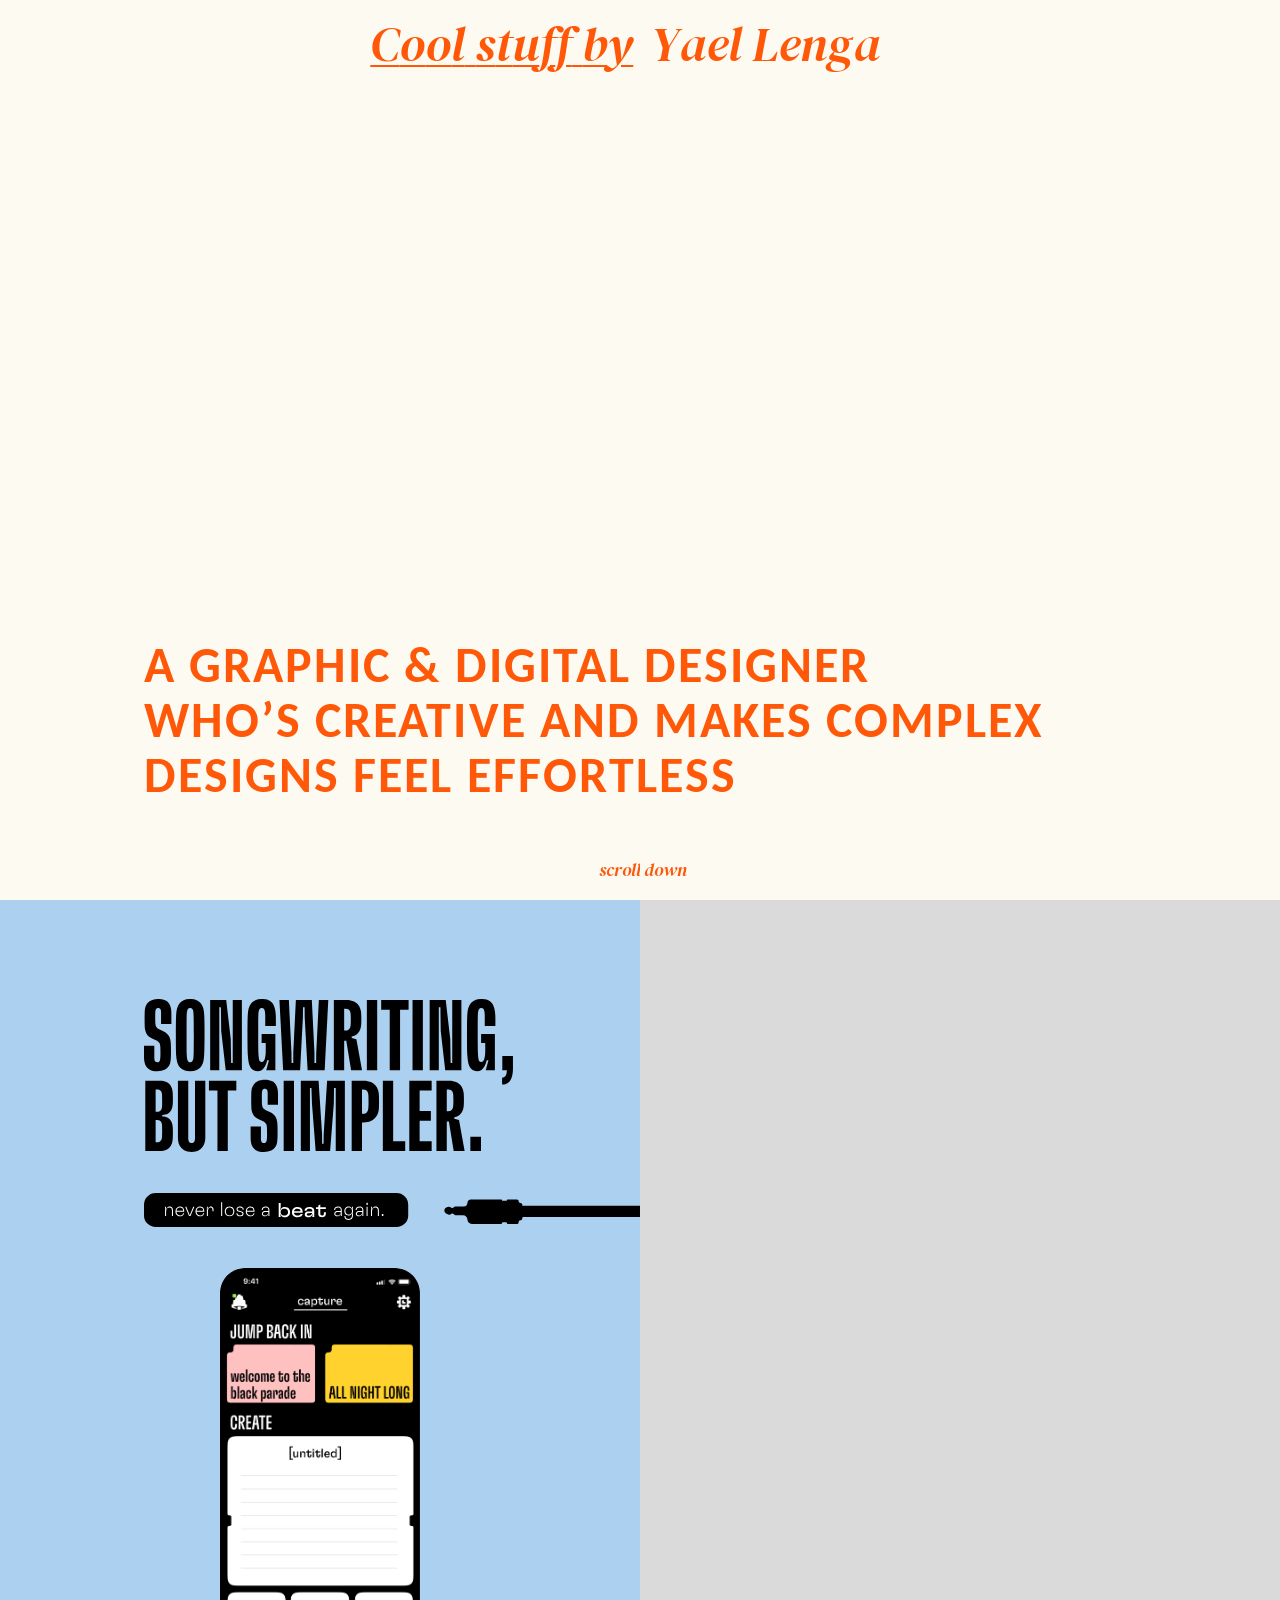
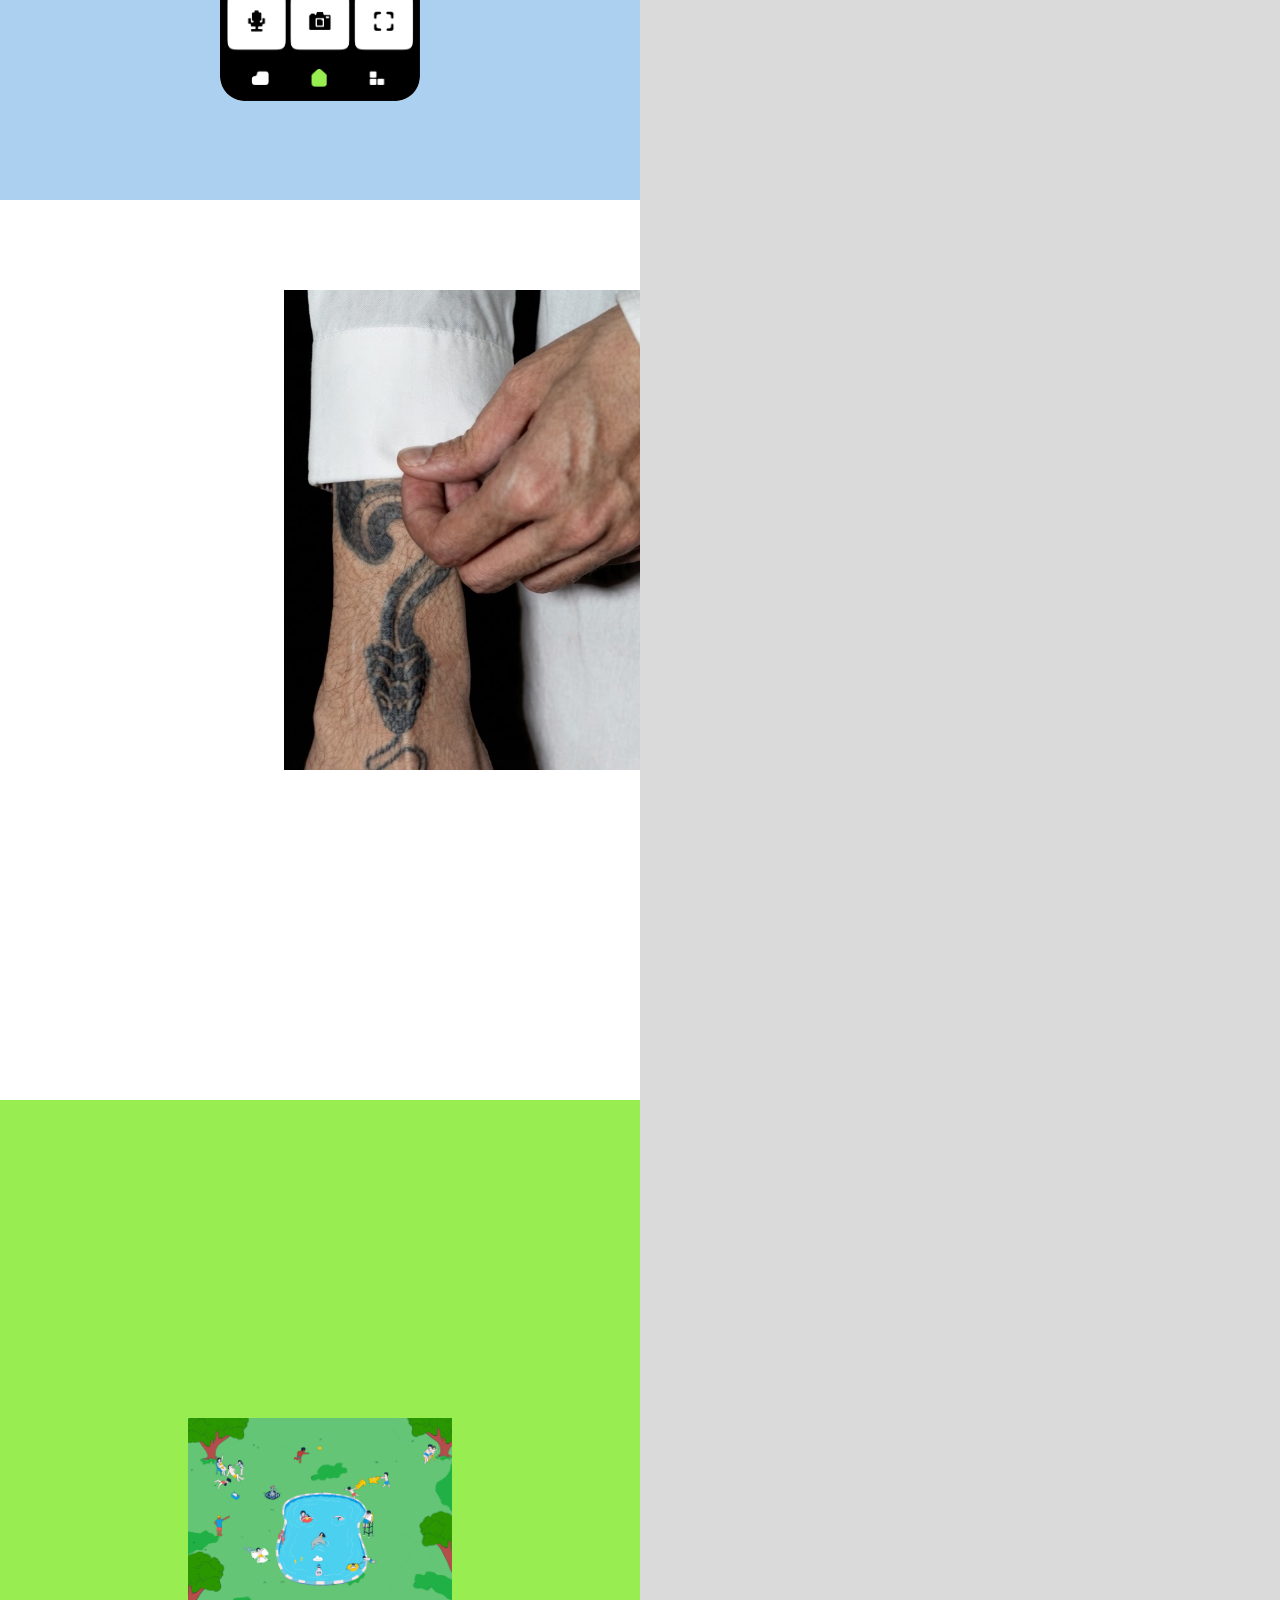
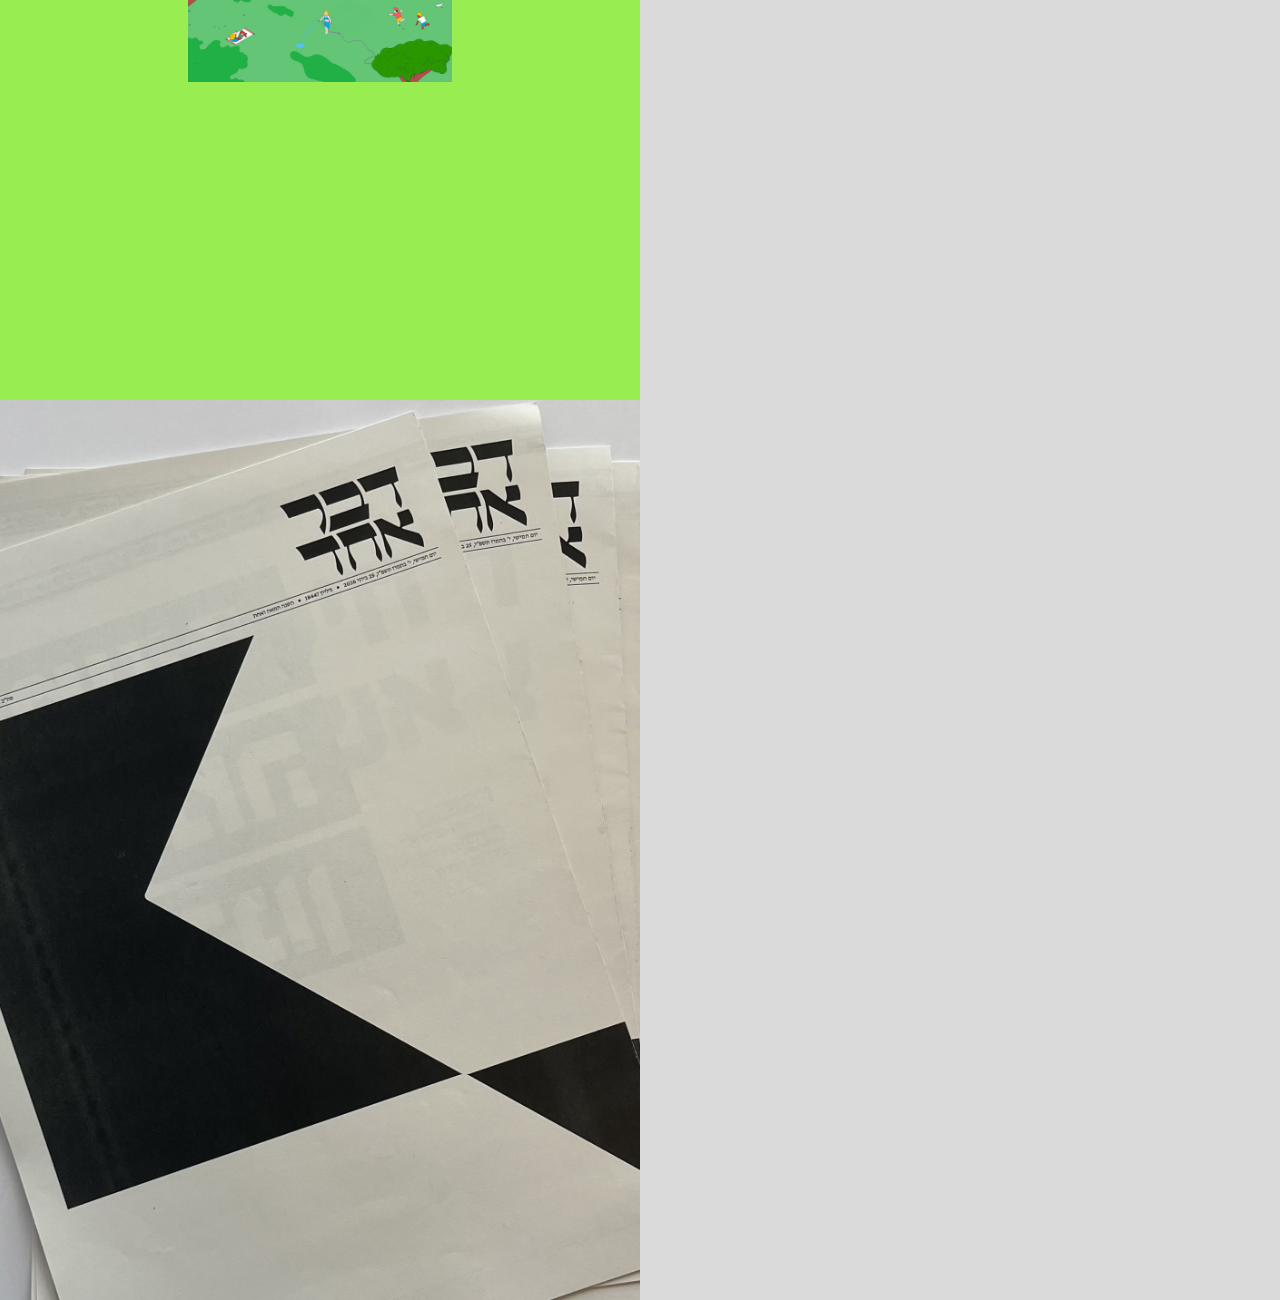
==== commit f5f8e440: "Edit the about texts on the home and about pages Home: "A graphic & digital designer who's creative " ====
--- a/index.html
+++ b/index.html
@@ -40,7 +40,7 @@
         <!-- The big text. It runs across both halves of the screen:
              this is its left part; the right part is in the right column's Screen 4, at the same spot.
              Each screen hides what reaches past its edge. -->
-        <p class="placed pin-bottom home-intro home-intro-left">A graphic and digital designer<br>who loves solving creative puzzles &amp;<br>making complexity feel effortless</p>
+        <p class="placed pin-bottom home-intro home-intro-left">A graphic &amp; digital designer<br>who’s creative and makes complex<br>designs feel effortless</p>
 
         <!-- "scroll down" at the bottom, across the middle: "scroll" here, "down" in the right half.
              It and the big text are both pinned to the bottom, so the space between them stays the same. -->
@@ -116,7 +116,7 @@
         <div class="mouse-trail" aria-hidden="true"></div>
 
         <!-- The right part of the big text (the same words; screen readers read it once, on the left) -->
-        <p class="placed pin-bottom home-intro home-intro-right" aria-hidden="true">A graphic and digital designer<br>who loves solving creative puzzles &amp;<br>making complexity feel effortless</p>
+        <p class="placed pin-bottom home-intro home-intro-right" aria-hidden="true">A graphic &amp; digital designer<br>who’s creative and makes complex<br>designs feel effortless</p>
 
         <p class="placed pin-bottom handwriting scroll-down scroll-down-right" aria-hidden="true">down</p>
 
@@ -136,7 +136,7 @@
     <p class="placed phone-handwriting phone-cool-stuff"><a href="index.html">Cool stuff by</a></p>
     <p class="placed phone-handwriting phone-my-name"><a href="about.html">Yael Lenga</a></p>
 
-    <p class="placed phone-intro">hey i’m yael, a graphic &amp; digital designer, who loves solving creative puzzles and making complexity feel effortless</p>
+    <p class="placed phone-intro">A graphic &amp; digital designer who’s creative and makes complex designs feel effortless</p>
 
     <!-- The projects: each square opens its page -->
     <a class="placed box phone-tile phone-tile-lets-talk" href="lets-talk.html">
--- a/styles.css
+++ b/styles.css
@@ -1693,13 +1693,13 @@
   color: var(--color-hero-text);
 }
 .phone-handwriting a { color: inherit; text-decoration: none; }
-.phone-cool-stuff { --x: 85; --y: 16; }
+.phone-cool-stuff { --x: 85; --y: 40; } /* the bottom of its letters on the same line as "More Cool Stuff" on the project pages (16 in Figma) */
 .phone-cool-stuff a {
   text-decoration: underline;
   text-decoration-thickness: from-font;
   text-underline-position: from-font;
 }
-.phone-my-name { --x: 173; --y: 18; --width: 143; }
+.phone-my-name { --x: 173; --y: 40; --width: 143; } /* on the same line too (18 in Figma) */
 
 /* The text about me under them: orange capitals */
 .phone-intro {
@@ -1731,8 +1731,7 @@
   max-width: none;
 }
 .phone-picture-lets-talk { --x: 52;    --y: 74; --width: 94;  --height: 94; }
-.phone-picture-hamotzi   { --x: 20;    --y: 98; --width: 157; --height: 45;
-                           filter: invert(1) contrast(1.1); } /* the logo's photo, light on dark, as in Figma */
+.phone-picture-hamotzi   { --x: 20;    --y: 98; --width: 157; --height: 45; }
 .phone-picture-davar     { --x: 58.63; --y: 58; --width: 139; --height: 137; }
 .phone-picture-trac      { --x: 65;    --y: 76; --width: 67;  --height: 100; }
 
@@ -1790,9 +1789,16 @@
   height: 50%;
   overflow: hidden;
 }
+/* Inside each part, the slice of the page that was on the screen; it is what moves */
+.phone-sweep-slice {
+  position: absolute;
+  inset: 0;
+  overflow: hidden;
+}
 .phone-sweep-top    { top: 0; }
 .phone-sweep-bottom { top: 50%; }
-.phone-sweep .phone-home {               /* the copies of the page */
+.phone-sweep .phone-home,
+.phone-sweep .phone-project {            /* the copies of the page */
   position: absolute;
   left: 0;
   width: 100%;
@@ -1809,10 +1815,23 @@
   width: calc(720 * var(--u));
 }
 .phone-sweep-left  { left: 0; }
+/* On the phone, the halves come without the project's name, type and year (the small text at the bottom right) */
+.phone-sweep-half .project-label,
+.phone-sweep-half .project-year { display: none; }
 .phone-sweep-right {                     /* half a pixel wider, over the left half, so no thin line shows where they meet */
   right: 0;
   width: calc(720 * var(--u) + 0.5px);
 }
+
+/* Going back home from a project page (phone-back-home.js): the home page's squares in two columns,
+   two squares each (242 high): Lets Talk About It and Davar Echad on the left, Hamotzi and trac. on the right */
+.phone-sweep-column {
+  position: absolute;
+  top: 0;
+  height: calc(484 * var(--u));
+}
+.phone-sweep-column-left  { left: 0;  width: calc(197 * var(--u)); }
+.phone-sweep-column-right { right: 0; width: calc(196 * var(--u)); }
 
 /* The about strip: a copy of it grows up to fill the screen */
 .phone-sweep-about {
@@ -1902,7 +1921,7 @@
   --phone-project-color: var(--color-trac-orange);
 }
 .trac-phone-more  { --x: 25;  --y: 42; --width: 90; } /* wider than in Figma (70), so it is never more than two lines */
-.trac-phone-next  { --x: 150; --y: 59; --width: 94; }
+.trac-phone-next  { --x: 150; --y: 42; --width: 94; } /* on every project page the three links are on one line, at 42 */
 .trac-phone-about { --x: 311; --y: 42; --width: 57; }
 .trac-phone        { --phone-nav-height: 95; }
 
@@ -2016,7 +2035,7 @@
   --phone-project-color: var(--color-home-orange);
 }
 .lets-talk-phone-more  { --x: 25;  --y: 42; --width: 90; } /* wider than in Figma (70), so it is never more than two lines */
-.lets-talk-phone-next  { --x: 150; --y: 56; --width: 94; }
+.lets-talk-phone-next  { --x: 150; --y: 42; --width: 94; } /* the three links on one line, at 42 */
 .lets-talk-phone-about { --x: 311; --y: 42; --width: 57; }
 
 .lets-talk-phone-details { --x: 25;  --y: 112; --width: 160; }
@@ -2055,9 +2074,9 @@
   --phone-nav-height: 95;
   --phone-project-color: var(--color-home-orange);
 }
-.hamotzi-phone-more  { --x: 25;  --y: 19; --width: 90; } /* wider than in Figma (70), so it is never more than two lines */
-.hamotzi-phone-next  { --x: 150; --y: 19; --width: 94; }
-.hamotzi-phone-about { --x: 311; --y: 19; --width: 57; }
+.hamotzi-phone-more  { --x: 25;  --y: 42; --width: 90; } /* wider than in Figma (70), so it is never more than two lines */
+.hamotzi-phone-next  { --x: 150; --y: 42; --width: 94; } /* the three links on one line, at 42 (19 in Figma) */
+.hamotzi-phone-about { --x: 311; --y: 42; --width: 57; }
 
 .hamotzi-phone-details { --x: 25;  --y: 112; --width: 170; }
 .hamotzi-phone-logo    { --x: 209; --y: 110; --width: 169; --height: 36.147; }
@@ -2075,6 +2094,52 @@
 .hamotzi-phone-video-spot .hamotzi-video { height: 100%; aspect-ratio: auto; }
 
 .hamotzi-phone-text { --x: 25; --y: 468; --width: 339; } /* 460 in Figma, 8 lower */
+
+/* ---------- Davar Echad on the phone (Figma: "davar phone") ---------- */
+.davar-phone {
+  --phone-page-height: 2124;
+  --phone-nav-height: 95;
+  --phone-project-color: var(--color-home-orange);
+}
+.davar-phone-more  { --x: 25;  --y: 42; --width: 90; } /* wider than in Figma (70), so it is never more than two lines */
+.davar-phone-next  { --x: 150; --y: 42; --width: 94; }
+.davar-phone-about { --x: 311; --y: 42; --width: 57; }
+
+.davar-phone-details { --x: 25;  --y: 112; --width: 170; }
+.davar-phone-logo    { --x: 275; --y: 112; --width: 93; --height: 64.2; }
+.davar-phone-video   { --x: 0;   --y: 201; --width: 393; --height: 221; }
+.davar-phone-video .project-video { object-fit: cover; }
+
+.davar-phone-intro        { --x: 25;  --y: 460; --width: 339; }
+.davar-phone-values-title { --x: 25;  --y: 718; --width: 150; }
+.davar-phone-values       { --x: 150; --y: 676; --width: 230; --height: 244; }
+
+.davar-phone-comp         { --x: 0; --y: 906;  --width: 393; --height: 221; object-fit: cover; }
+.davar-phone-posters      { --x: 0; --y: 1166; --width: 393; --height: 181; }
+.davar-phone-grid         { --x: 0; --y: 1340; --width: 393; --height: 625; }
+.davar-phone-footer-logo  { --x: 164; --y: 2014; --width: 65; --height: 47; }
+
+/* The news subjects strip: the component is 3621 wide and shown at 623.47 here (×0.17218);
+   like on the computer it moves left by 1203 of its units in 9 seconds, and starts again */
+.davar-phone-ticker {
+  position: absolute;
+  left: calc(-2.396 * var(--u));
+  top: calc(1356.44 * var(--u));
+  width: calc(623.47 * var(--u));
+  height: calc(6.371 * var(--u));
+}
+.davar-phone-ticker img {
+  display: block;
+  width: 100%;
+  height: 100%;
+  animation: davar-phone-ticker 9s linear infinite;
+}
+@keyframes davar-phone-ticker {
+  to { transform: translateX(calc(-207.13 * var(--u))); } /* 1203 × 0.17218 */
+}
+@media (prefers-reduced-motion: reduce) {
+  .davar-phone-ticker img { animation: none; }
+}
 
 /* =========================================================
    About page (about.html): one screen, drawn 1440 × 785, that stays in place.
@@ -2282,10 +2347,10 @@
 .about-cool-stuff { --x: calc(720 - var(--name-gap-half) - 291.4); --y: 25; } /* as on the home page */
 .about-my-name    { --x: calc(720 + var(--name-gap-half)); --y: 25; }
 .about-info       { --x: 745;  --y: 178; --width: 453; }
-.about-reach-out  { --y: 533; }                         /* "don't hesitate to reach out:" */
+.about-reach-out  { --y: 533; }                         /* "reach out:" */
 .about-photos     { --x: 331;  --y: 178; --width: 356; --height: 411; } /* the rectangle in Figma */
 
-/* phone, email, LinkedIn, Cv under "don't hesitate to reach out:": phone at the text's left edge,
+/* phone, email, LinkedIn, Cv under "reach out:": phone at the text's left edge,
    Cv ending at 1208, with equal space between them */
 .about-links {
   --x: 745; --y: 566; --width: 463;
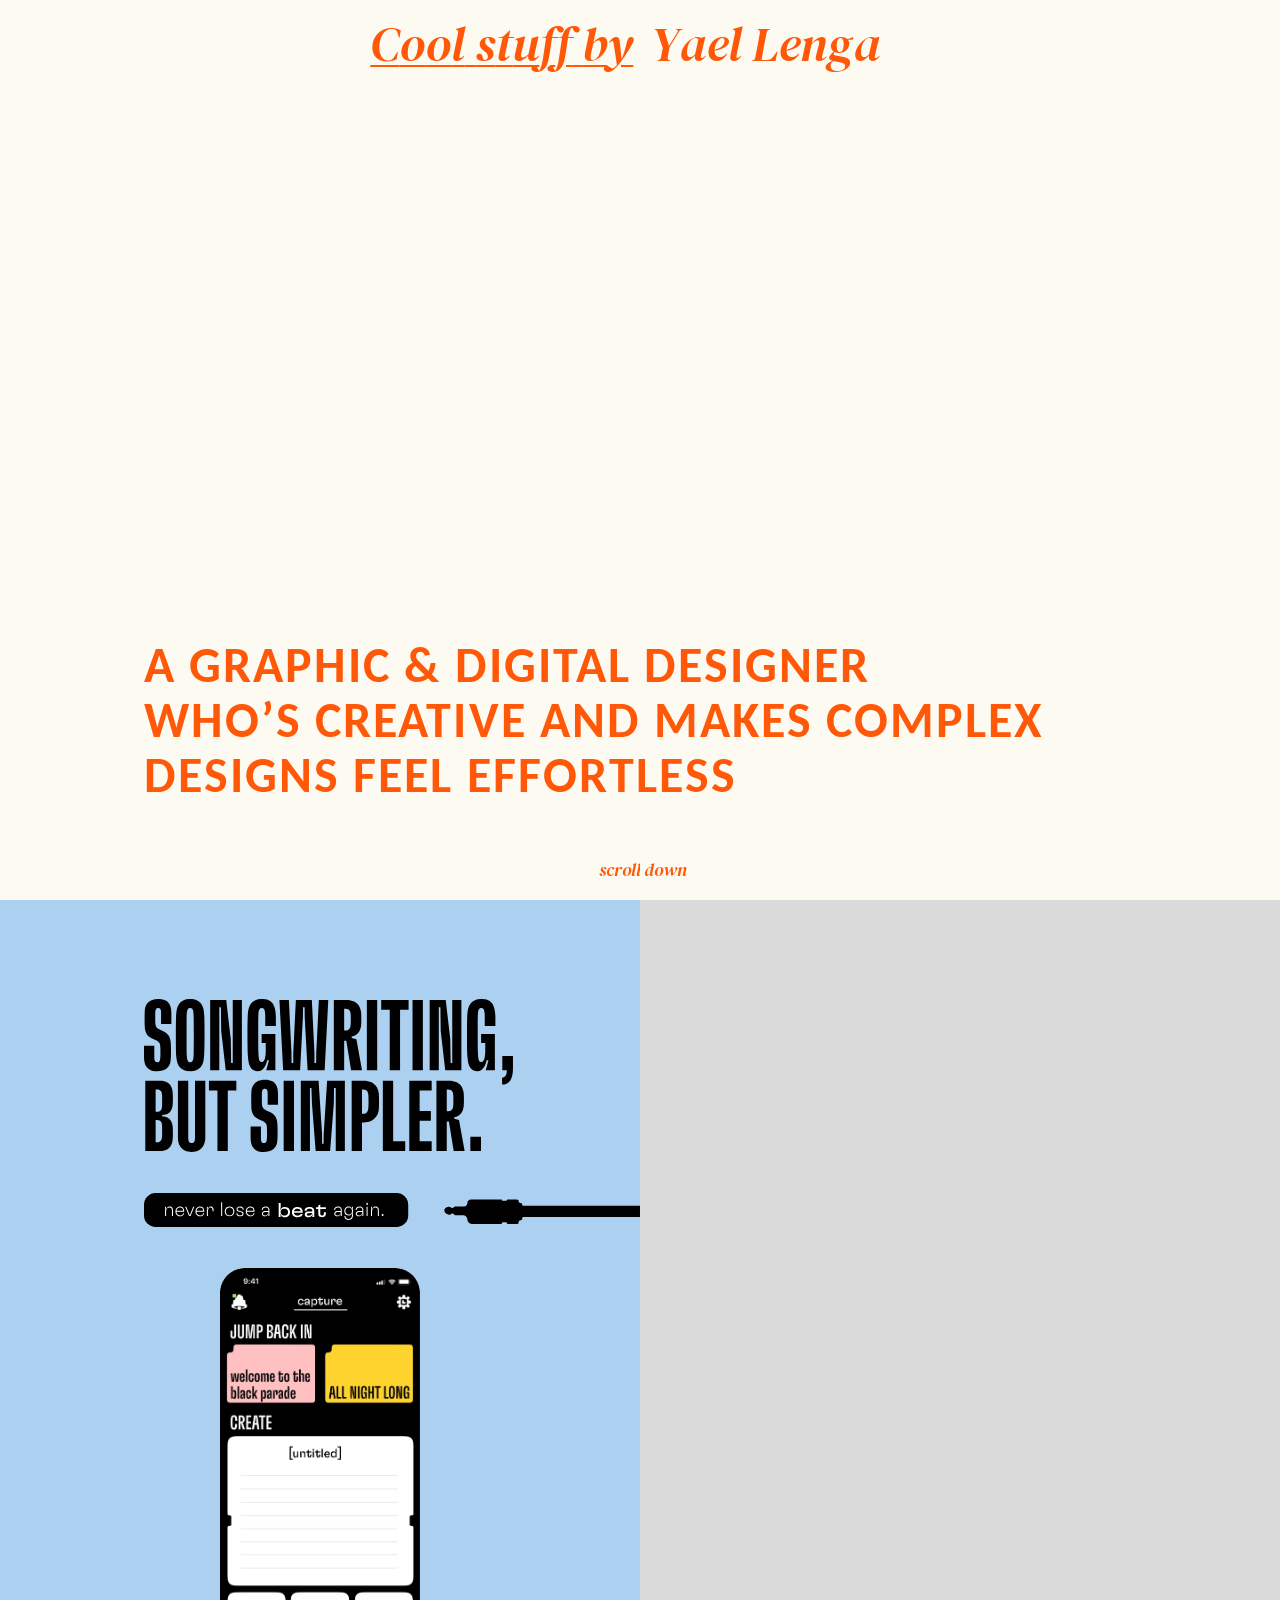
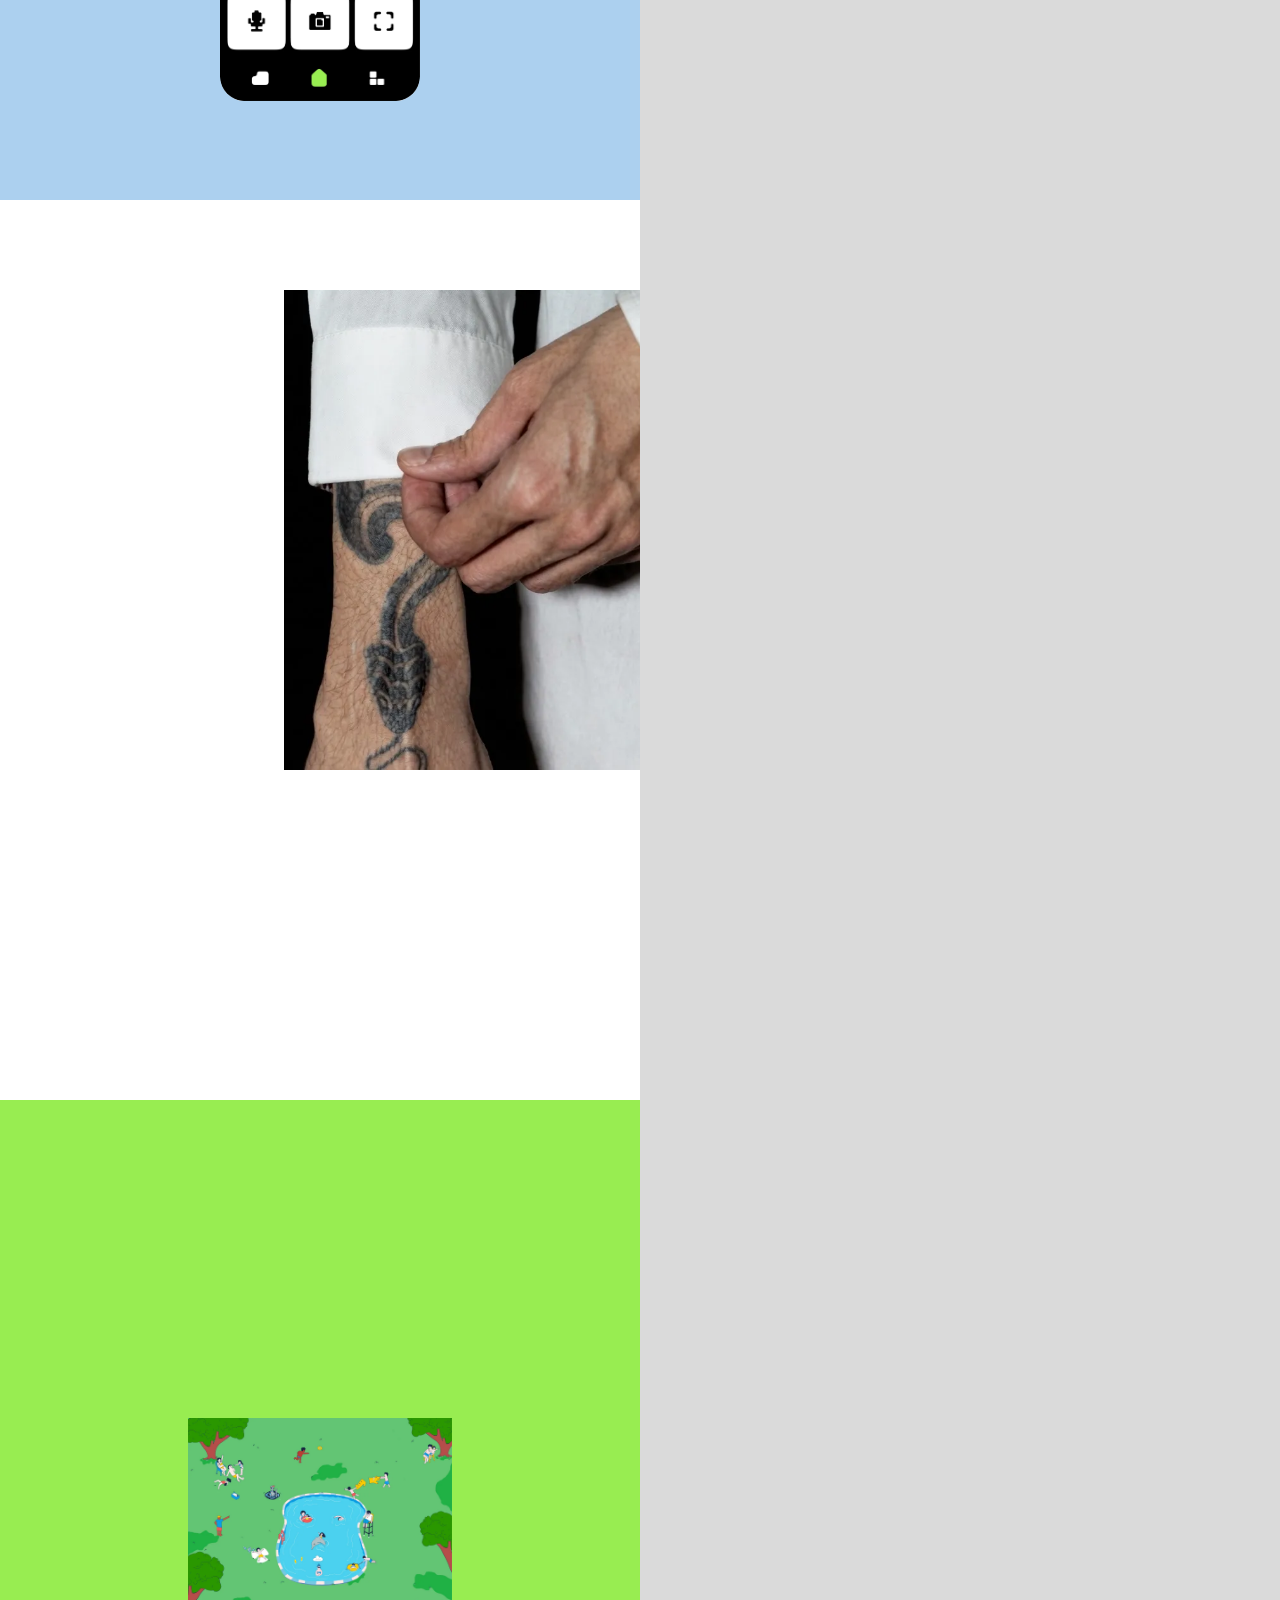
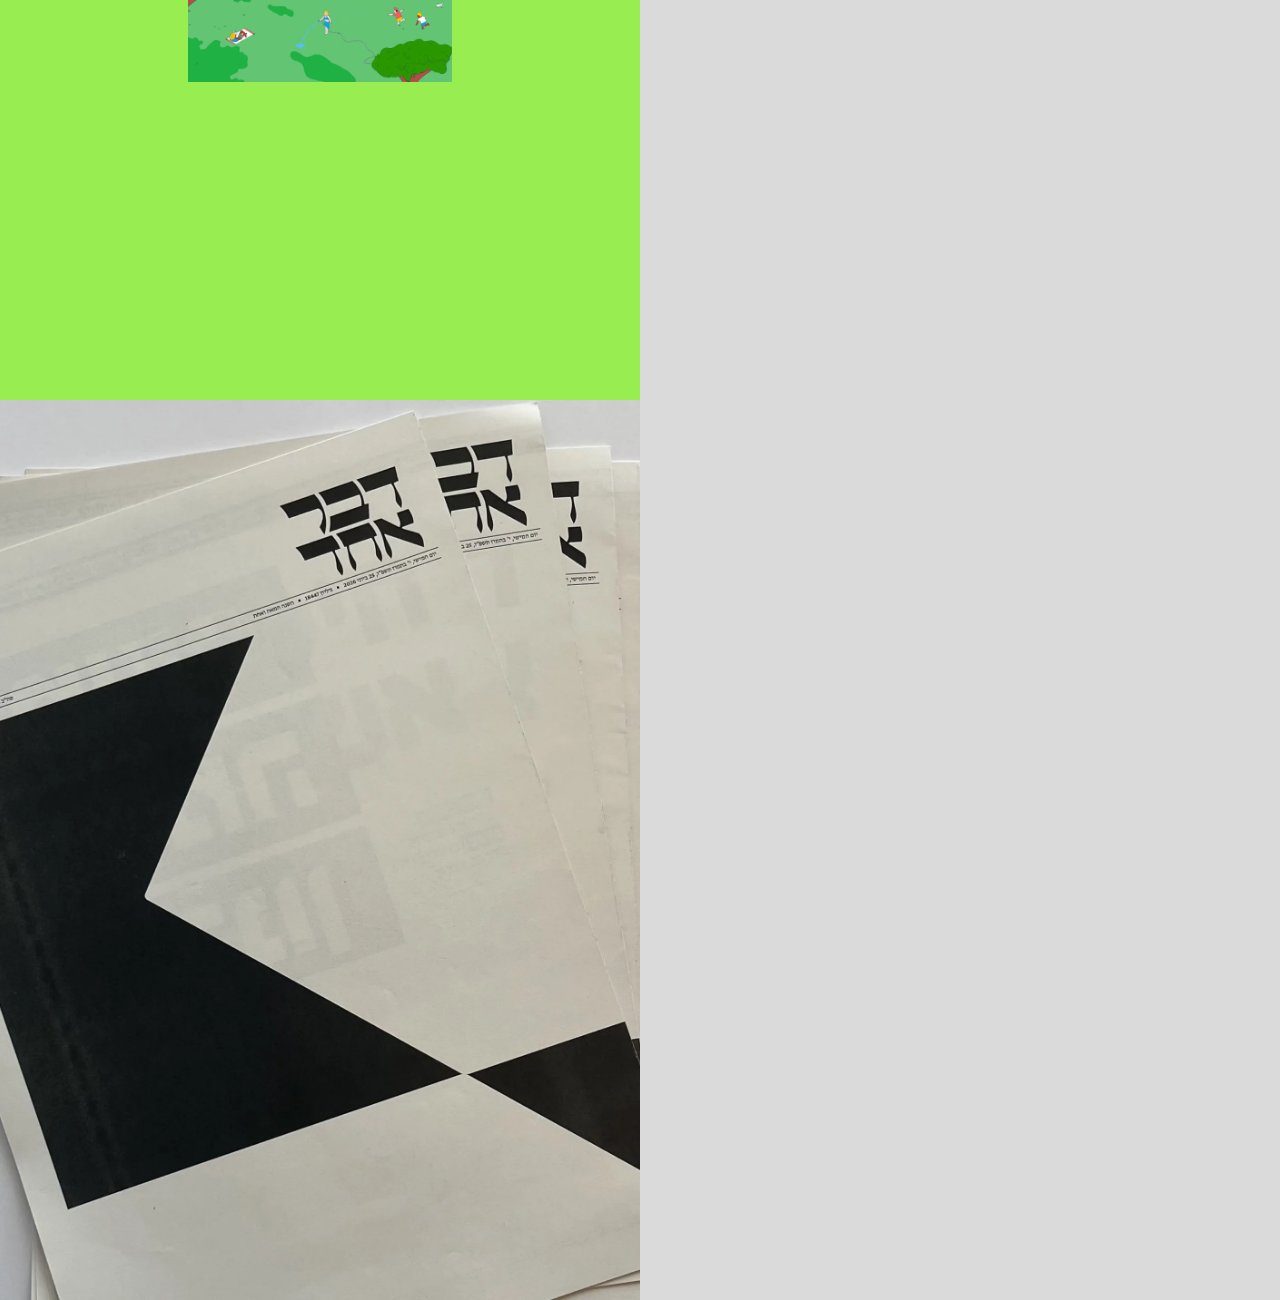
==== commit 72fa4714: "Pictures as WebP: shrunk to 2400px at most, quality 80; lazy loading below the first screen - optimi" ====
--- a/index.html
+++ b/index.html
@@ -16,7 +16,7 @@
   <!-- Loader: covers the page while it loads (page-loader.js) -->
   <div class="page-loader" aria-hidden="true">
     <span class="page-loader-number">0%</span>
-    <img class="page-loader-picture" src="images/cursor-about.png" alt="">
+    <img class="page-loader-picture" src="images/cursor-about.webp" width="195" height="303" alt="">
   </div>
   <script src="page-loader.js"></script>
   <h1 class="visually-hidden">Cool stuff by Yael Lenga</h1>
@@ -50,28 +50,28 @@
       <!-- Screen 2 · trac. (headline and the app on a phone) — opens the trac. page -->
       <a class="screen screen-link screen-blue has-project-cursor" href="trac.html" data-cursor="trac">
         <!-- The headline, and under it the "never lose a beat again" tag with the cable -->
-        <img class="left-trac-title" src="images/home-trac-title.svg" alt="Songwriting, but simpler.">
-        <img class="left-trac-tag" src="images/home-trac-tag.svg" alt="Never lose a beat again.">
+        <img class="left-trac-title" src="images/home-trac-title.svg" width="486" height="201" alt="Songwriting, but simpler.">
+        <img class="left-trac-tag" src="images/home-trac-tag.svg" width="588" height="41" alt="Never lose a beat again.">
         <div class="left-trac-phone">
-          <img class="whole-image" src="images/home-trac-phone.png" alt="The trac. app home screen on a phone">
+          <img class="whole-image" src="images/home-trac-phone.webp" width="899" height="1948" alt="The trac. app home screen on a phone">
         </div>
       </a>
 
       <!-- Screen 3 · Hamotzi (left half of the picture) — opens the Hamotzi page -->
       <a class="screen screen-link screen-white has-project-cursor" href="hamotzi.html" data-cursor="hamotzi">
         <div class="placed box crop center-y left-hamotzi">
-          <img src="images/home-hamotzi.jpg" alt="Hamotzi — a hand rolling up the sleeve of a white shirt over a snake tattoo">
+          <img src="images/home-hamotzi.webp" width="1376" height="768" alt="Hamotzi — a hand rolling up the sleeve of a white shirt over a snake tattoo">
         </div>
       </a>
 
       <!-- Screen 4 · Lets Talk About It (an illustration of a pool in a park, in the middle of the green) — opens the Lets Talk page -->
       <a class="screen screen-link screen-green has-project-cursor" href="lets-talk.html" data-cursor="lets-talk">
-        <img class="placed box center-y left-lets-talk" src="images/home-lets-talk-pool.png" alt="Lets Talk About It — an illustration of people around a pool in a park">
+        <img class="placed box center-y left-lets-talk" src="images/home-lets-talk-pool.webp" width="1184" height="1184" alt="Lets Talk About It — an illustration of people around a pool in a park">
       </a>
 
       <!-- Screen 5 · Davar Echad (a photo of the newspapers) — opens the Davar Echad page -->
       <a class="screen screen-link screen-white has-project-cursor" href="davar-echad.html" data-cursor="davar">
-        <img class="screen-photo" src="images/home-davar-papers.jpg" alt="Davar Echad — printed issues of the newspaper, fanned out">
+        <img class="screen-photo" src="images/home-davar-papers.webp" width="1440" height="1984" alt="Davar Echad — printed issues of the newspaper, fanned out">
       </a>
     </div>
 
@@ -80,7 +80,7 @@
 
       <!-- Screen 0 · Davar Echad (colored speech bubbles) — opens the Davar Echad page -->
       <a class="screen screen-link screen-white has-project-cursor" href="davar-echad.html" data-cursor="davar">
-        <img class="screen-photo" src="images/home-davar-bubbles.svg" alt="">
+        <img class="screen-photo" src="images/home-davar-bubbles.svg" width="690" height="978" alt="">
         <p class="placed pin-bottom project-label label-davar">Davar Echad<br>branding</p>
         <p class="placed pin-bottom project-year year-davar">2026</p>
       </a>
@@ -88,7 +88,7 @@
       <!-- Screen 1 · Lets Talk About It (a tree from the illustration, and the label) — opens the Lets Talk page -->
       <a class="screen screen-link screen-green has-project-cursor" href="lets-talk.html" data-cursor="lets-talk">
         <div class="placed box right-lets-talk">
-          <img class="whole-image" src="images/home-lets-talk-tree.png" alt="Lets Talk About It — illustration of a big tree">
+          <img class="whole-image" src="images/home-lets-talk-tree.webp" width="1263" height="2400" alt="Lets Talk About It — illustration of a big tree">
         </div>
         <p class="placed pin-bottom project-label label-lets-talk">lets talk about it<br>web&amp;app design<br>illustration</p>
         <p class="placed pin-bottom project-year year-lets-talk">2026</p>
@@ -97,7 +97,7 @@
       <!-- Screen 2 · Hamotzi (right half of the picture and label) — opens the Hamotzi page -->
       <a class="screen screen-link screen-white has-project-cursor" href="hamotzi.html" data-cursor="hamotzi">
         <div class="placed box crop center-y right-hamotzi">
-          <img src="images/home-hamotzi.jpg" alt="">
+          <img src="images/home-hamotzi.webp" width="1376" height="768" alt="">
         </div>
         <p class="placed pin-bottom project-label label-hamotzi">Hamotzi<br>video art<br>art direction&amp;filming</p>
         <p class="placed pin-bottom project-year year-hamotzi">2024</p>
@@ -105,7 +105,7 @@
 
       <!-- Screen 3 · trac. (photo and label) — opens the trac. page -->
       <a class="screen screen-link has-project-cursor" href="trac.html" data-cursor="trac">
-        <img class="screen-photo right-trac-photo" src="images/home-trac-photo.jpg" alt="A musician playing guitar in a home studio">
+        <img class="screen-photo right-trac-photo" src="images/home-trac-photo.webp" width="1077" height="1450" alt="A musician playing guitar in a home studio">
         <p class="placed pin-bottom project-label label-trac">trac.<br>ux\ui<br>app design</p>
         <p class="placed pin-bottom project-year year-trac">2025</p>
       </a>
@@ -140,31 +140,31 @@
 
     <!-- The projects: each square opens its page -->
     <a class="placed box phone-tile phone-tile-lets-talk" href="lets-talk.html">
-      <img class="phone-tile-picture phone-picture-lets-talk" src="images/phone-tile-lets-talk.svg" alt="">
+      <img class="phone-tile-picture phone-picture-lets-talk" src="images/phone-tile-lets-talk.svg" width="94" height="94" alt="">
       <span class="phone-tile-label">lets talk about it</span>
     </a>
     <a class="placed box phone-tile phone-tile-hamotzi" href="hamotzi.html">
-      <img class="phone-tile-picture phone-picture-hamotzi" src="images/phone-tile-hamotzi.png" alt="">
+      <img class="phone-tile-picture phone-picture-hamotzi" src="images/phone-tile-hamotzi.webp" width="628" height="179" alt="">
       <span class="phone-tile-label">hamotzi</span>
     </a>
     <a class="placed box phone-tile phone-tile-davar" href="davar-echad.html">
-      <img class="phone-tile-picture phone-picture-davar" src="images/phone-tile-davar.svg" alt="">
+      <img class="phone-tile-picture phone-picture-davar" src="images/phone-tile-davar.svg" width="139" height="137" alt="">
       <span class="phone-tile-label">davar echad</span>
     </a>
     <a class="placed box phone-tile phone-tile-trac" href="trac.html">
-      <img class="phone-tile-picture phone-picture-trac" src="images/phone-tile-trac.svg" alt="">
+      <img class="phone-tile-picture phone-picture-trac" src="images/phone-tile-trac.svg" width="67" height="100" alt="">
       <span class="phone-tile-label">trac</span>
     </a>
 
     <!-- The about page: a yellow strip with a drawing of a cup of coffee -->
     <a class="placed box phone-about" href="about.html">
-      <img class="phone-about-icon" src="images/phone-tile-about-coffee.svg" alt="">
+      <img class="phone-about-icon" src="images/phone-tile-about-coffee.svg" width="438" height="550" alt="">
       <span class="phone-tile-label">more about me</span>
     </a>
   </main>
 
   <!-- The special mouse shown over a project screen (see custom-cursor.js) -->
-  <img class="project-cursor" src="images/cursor-trac.svg" alt="" aria-hidden="true">
+  <img class="project-cursor" src="images/cursor-trac.svg" width="33" height="50" alt="" aria-hidden="true">
 
   <script src="letter-roll.js"></script>
   <script src="split-scroll.js"></script>
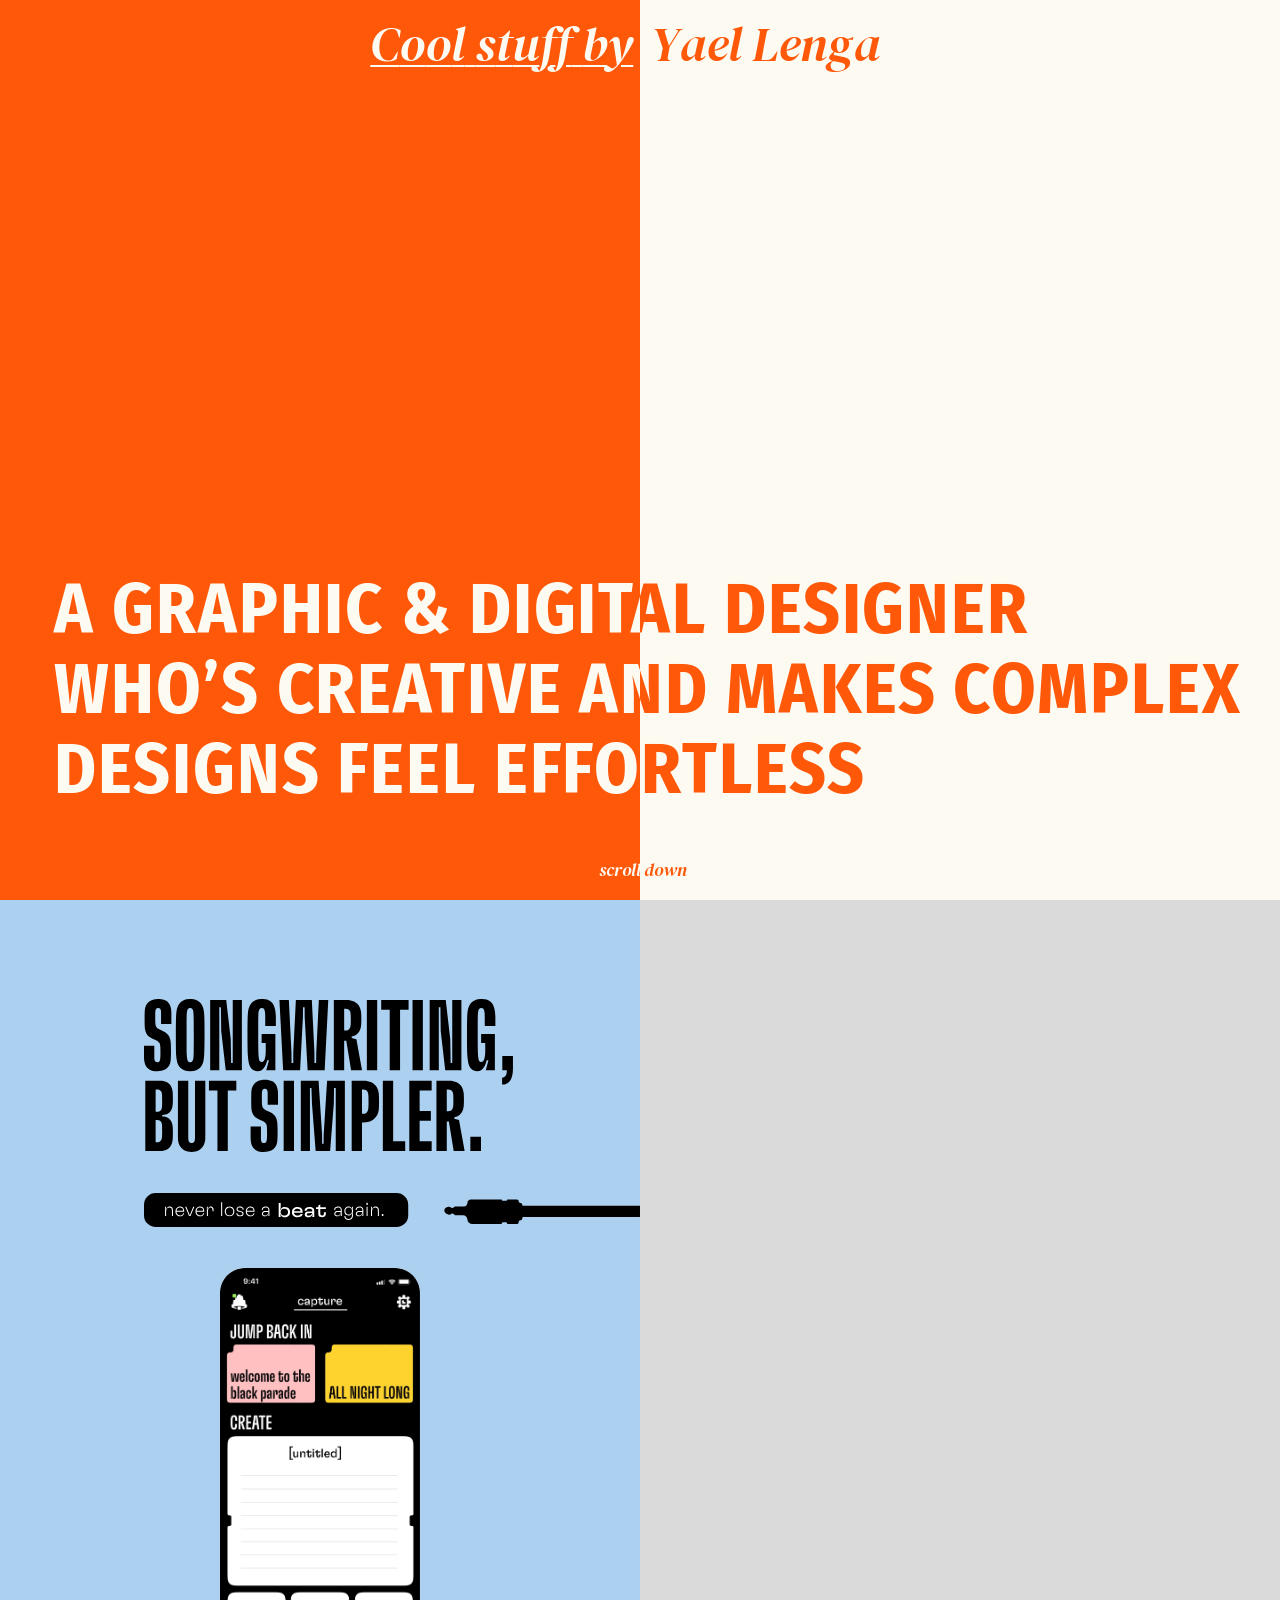
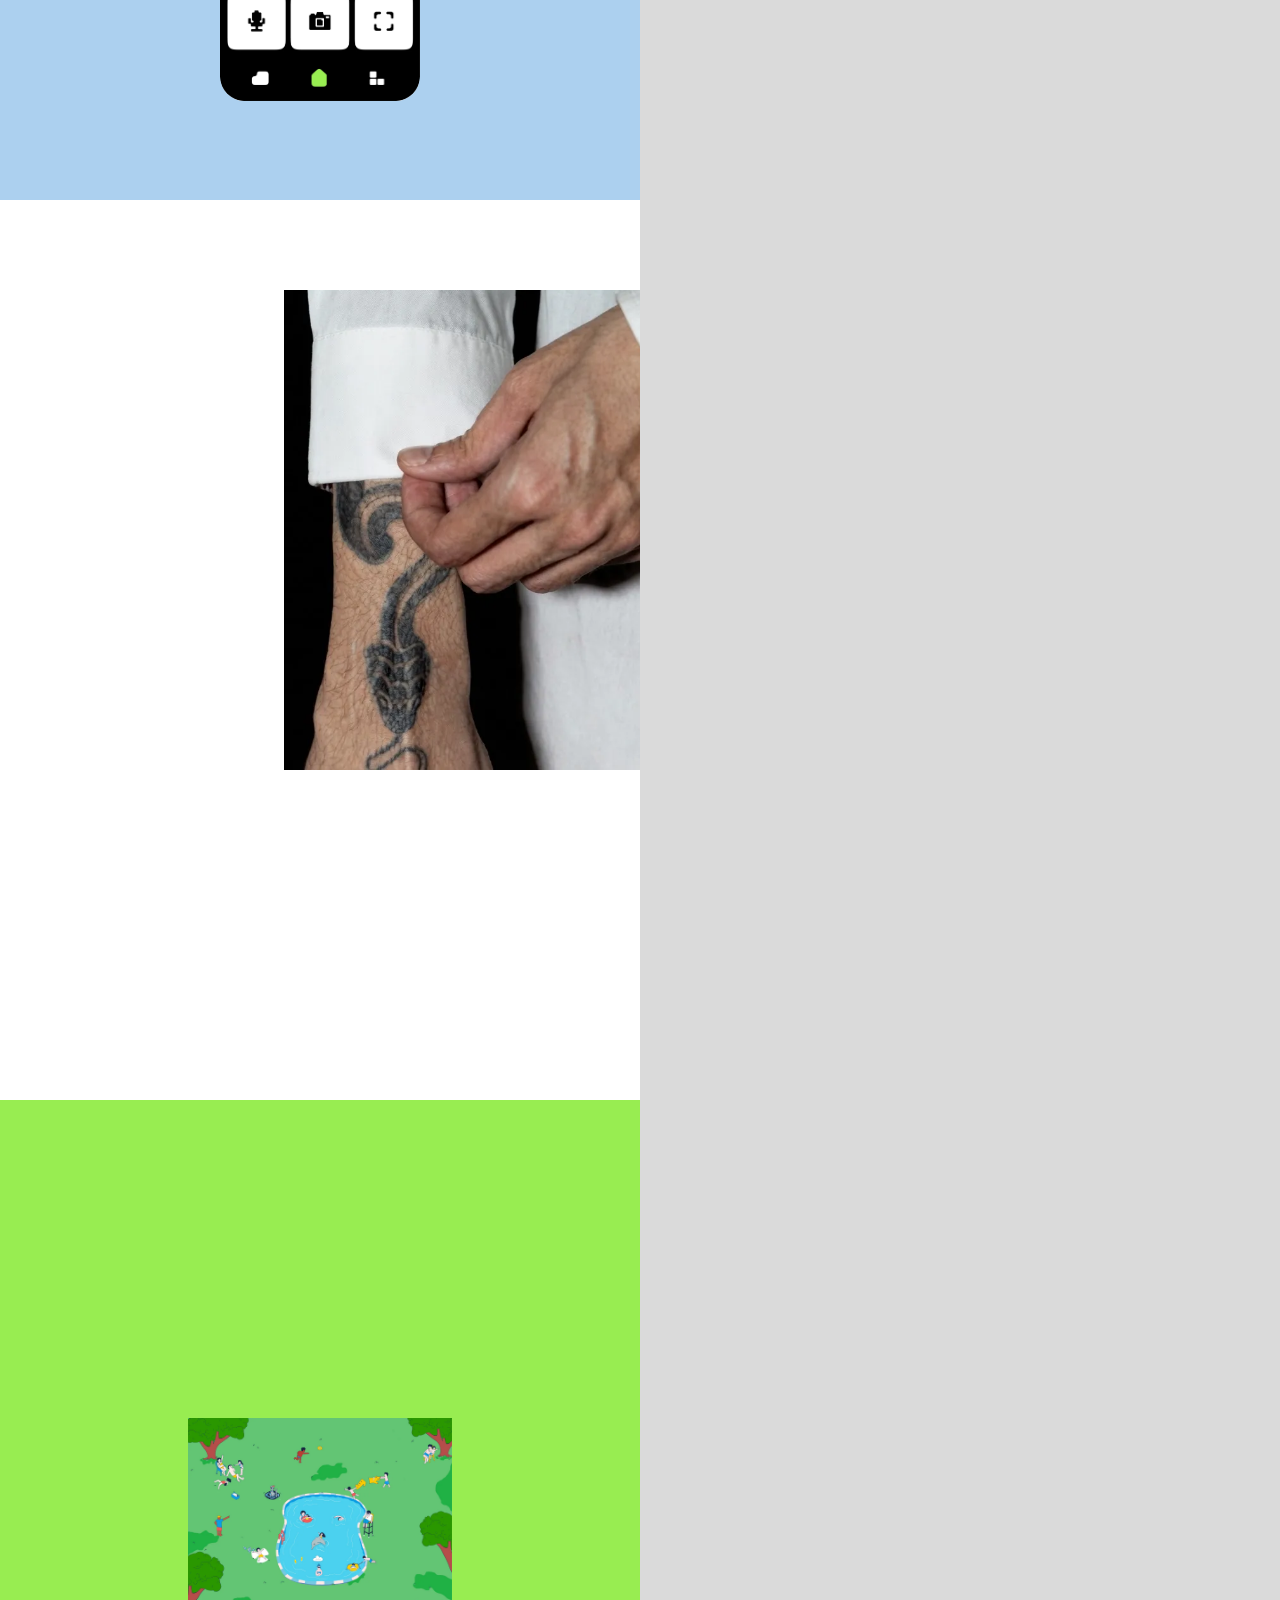
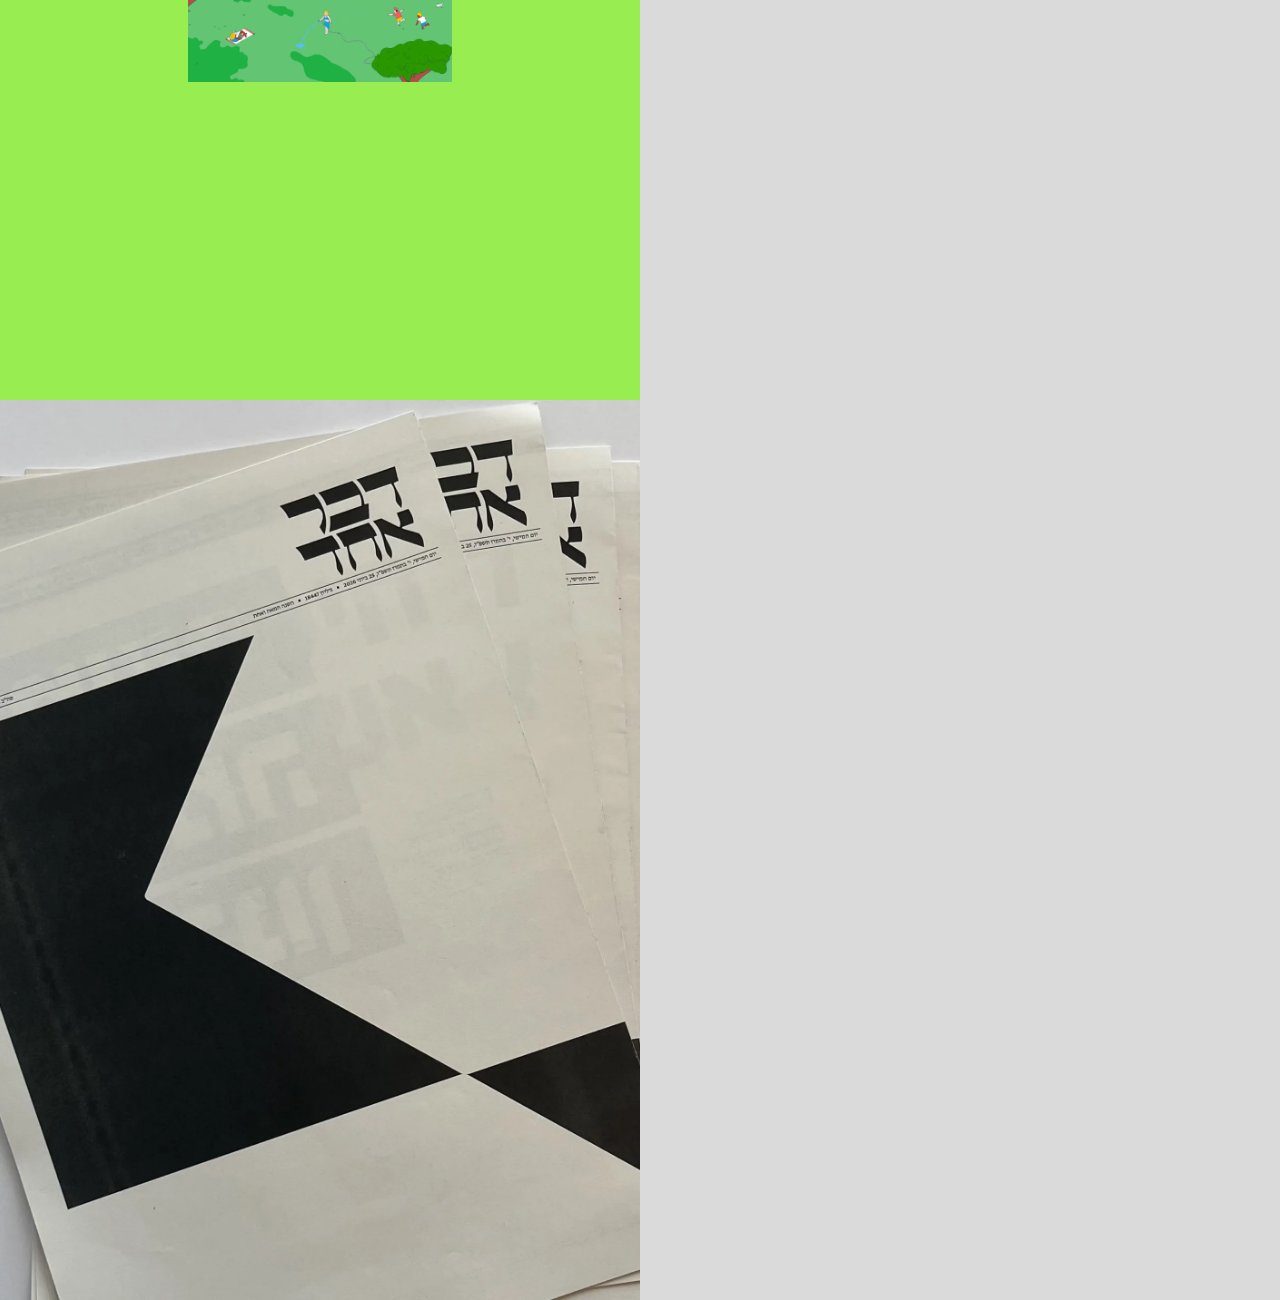
==== commit e018e171: "Home first screen: orange left half, big text in Fira Sans Condensed 80; Davar and Lets Talk: side t" ====
--- a/index.html
+++ b/index.html
@@ -5,10 +5,11 @@
   <meta name="viewport" content="width=device-width, initial-scale=1">
   <title>Yael Lenga</title>
 
-  <!-- Fonts from Google Fonts: DM Serif Display italic (the handwriting-style texts) and Carlito (project labels) -->
+  <!-- Fonts from Google Fonts: DM Serif Display italic (the handwriting-style texts), Carlito (project labels)
+       and Fira Sans Condensed Bold (the big text on the first screen) -->
   <link rel="preconnect" href="https://fonts.googleapis.com">
   <link rel="preconnect" href="https://fonts.gstatic.com" crossorigin>
-  <link href="https://fonts.googleapis.com/css2?family=Carlito:wght@400;700&family=DM+Serif+Display:ital@1&display=swap" rel="stylesheet">
+  <link href="https://fonts.googleapis.com/css2?family=Carlito:wght@400;700&family=DM+Serif+Display:ital@1&family=Fira+Sans+Condensed:wght@700&display=swap" rel="stylesheet">
 
   <link rel="stylesheet" href="styles.css">
 </head>
@@ -34,7 +35,7 @@
         <!-- The tail of photos behind the mouse (mouse-trail.js puts the photos in it): first, so it is under the text -->
         <div class="mouse-trail" aria-hidden="true"></div>
         <p class="placed handwriting cool-stuff">
-          <a class="handwriting-link" href="index.html">Cool stuff by</a>
+          <a class="handwriting-link" href="index.html" data-hover-text="Selected work">Cool stuff by</a>
         </p>
 
         <!-- The big text. It runs across both halves of the screen:
@@ -121,7 +122,7 @@
         <p class="placed pin-bottom handwriting scroll-down scroll-down-right" aria-hidden="true">down</p>
 
         <p class="placed handwriting home-name">
-          <a class="handwriting-link" href="about.html">Yael Lenga</a>
+          <a class="handwriting-link" href="about.html" data-hover-text="more about me">Yael Lenga</a>
         </p>
       </section>
     </div>
--- a/styles.css
+++ b/styles.css
@@ -26,9 +26,11 @@
   --color-project-cream: #fdfaf2;
 
   /* Home page, the first screen (the opening): its background and its texts.
-     (Before: an orange background with white texts.) */
+     The right half: cream with orange texts. The left half: the other way around, orange with cream texts. */
   --color-hero-background: var(--color-project-cream);
   --color-hero-text: var(--color-home-orange);
+  --color-hero-left-background: var(--color-home-orange);
+  --color-hero-left-text: var(--color-project-cream);
 
   /* trac. colors (each project has its own colors) */
   --color-trac-orange: #fe5808;
@@ -51,10 +53,10 @@
   --hamotzi-grain: url("data:image/svg+xml,%3Csvg xmlns='http://www.w3.org/2000/svg' width='120' height='120'%3E%3Cfilter id='g'%3E%3CfeTurbulence type='fractalNoise' baseFrequency='0.85' numOctaves='3' stitchTiles='stitch'/%3E%3CfeColorMatrix values='0 0 0 0 0.25  0 0 0 0 0.25  0 0 0 0 0.25  0 0 0 1.6 -0.55'/%3E%3C/filter%3E%3Crect width='100%25' height='100%25' filter='url(%23g)'/%3E%3C/svg%3E");
 
   /* Davar Echad colors */
-  --color-davar-pink: #fab8f9;          /* "More stuff", "Yael Lenga", the links and "next project" */
+  --color-davar-pink: #fab8f9;          /* the Davar Echad label on the phone home page (the links on its page are orange now) */
 
   /* Lets Talk About It colors */
-  --color-lets-talk-blue: #27aae2;      /* "More stuff", "Yael Lenga" and the top links */
+  --color-lets-talk-blue: #27aae2;      /* not in use now (it was the links on the Lets Talk page; they are orange now) */
   --color-lets-talk-navy: #192e5a;      /* the box behind Yoram */
   --color-lets-talk-light: #f5f6ff;     /* the box behind Naomi */
 
@@ -95,6 +97,7 @@
   --font-handwriting: "DM Serif Display", serif; /* "Cool stuff by", "Yael Lenga", the links and "scroll down" (was Mynerve, then Alice, Bigshot One, Croissant One) */
   --font-handwriting-style: italic;      /* ...in italics */
   --font-label: "Carlito", sans-serif;
+  --font-condensed: "Fira Sans Condensed", sans-serif; /* the big text on the home page; the running text on the Davar Echad and Lets Talk pages */
 
   /* Home page scale unit: 1 Figma pixel.
      The page is drawn 1440 wide and always fills the screen width. */
@@ -121,10 +124,10 @@
   --about-carousel-time: 40s;             /* phone: the row of photos moves right by one set of six in this long */
 
   /* Project pages (like "project page- trac"), also in Figma pixels × --u */
-  --home-intro-size: calc(56.12 * var(--u)); /* home: the big text across both halves */
+  --home-intro-size: calc(80 * var(--u)); /* home: the big text across both halves */
   --scroll-down-size: calc(20 * var(--u)); /* home: "scroll down" at the bottom of the first screen */
   --trac-group-gap: 45.73;                  /* home, trac.: the space between the headline, the tag and the phone (Figma pixels; the headline-to-tag space in Figma) */
-  --trac-screen-padding: 8px;               /* home, trac.: the least space above the headline and under the phone */
+  --trac-screen-padding: 1cm;               /* home, trac.: the least space above the headline and under the phone (1 cm, about 38 pixels) */
   --project-name-size: calc(40 * var(--u));
   --project-header-size: calc(30 * var(--u));
   --project-title-size: calc(30 * var(--u));
@@ -349,6 +352,7 @@
 /* Screen backgrounds */
 .screen-orange { background-color: var(--color-home-orange); }
 .screen-hero   { background-color: var(--color-hero-background); } /* the first screen */
+.split-left .screen-hero { background-color: var(--color-hero-left-background); } /* its left half: orange */
 .screen-blue   { background-color: var(--color-home-blue); }
 .screen-green  { background-color: var(--color-home-green); }
 .screen-white  { background-color: var(--color-white); }
@@ -542,21 +546,26 @@
    each screen shows only its own half. */
 /* The big all-caps text across both halves of the first screen: the same text in both halves,
    each half shows its own part (the left part in the left half, the right part in the right half).
-   Its size, spacing and spot are those of the text in Figma (there it is a shape: Carlito Bold, 56.12).
+   Its size, spacing and spot are those of the text in Figma (Fira Sans Condensed Bold, 80).
    Pinned to the bottom of the screen, like "scroll down" under it, so the space between them never changes. */
 .home-intro {
-  --width: 1100; --from-bottom: 294.7;   /* the top of its capitals: 682.9 of 964, as in Figma */
-  font-family: var(--font-label);
+  --width: 1411; --from-bottom: 371;     /* the top of its box: 593 of 964, as in Figma */
+  font-family: var(--font-condensed);
   font-weight: 700;
   font-size: var(--home-intro-size);
-  line-height: 1.1053;                  /* 62.03 between the lines */
-  letter-spacing: 0.0406em;             /* 2.28 at 56.12 */
+  line-height: 1.125;                   /* 90 between the lines */
+  letter-spacing: 0.0265em;             /* 2.12 at 80 (grows and shrinks with the size) */
   text-transform: uppercase;
   white-space: nowrap;
   color: var(--color-hero-text);
 }
-.home-intro-left  { --x: 162.26; }
-.home-intro-right { --x: -557.74; }     /* 162.26 - 720: starts in the left half */
+.home-intro-left  { --x: 61; }
+.home-intro-right { --x: -659; }        /* 61 - 720: starts in the left half */
+
+/* The left half of the first screen is orange, so its texts there are cream */
+.split-left .screen-hero .cool-stuff,
+.split-left .screen-hero .scroll-down,
+.split-left .screen-hero .home-intro { color: var(--color-hero-left-text); }
 
 /* Project labels on the right column: name, type, year (pinned to the bottom) */
 .project-label,
@@ -705,6 +714,14 @@
   text-decoration: inherit;
   transition: transform var(--roll-time) var(--roll-ease) calc(var(--i) * var(--roll-stagger));
 }
+
+/* Home and about pages, "Cool stuff by": on hover "Selected work" comes up. It is wider, and "Cool stuff by" ends
+   just before the middle of the screen, so "Selected work" ends where it ends and grows to the left
+   (outside the grid, so the link keeps its size), and the clip lets it show to the left */
+.cool-stuff .roll,
+.about-cool-stuff .roll { position: relative; clip-path: inset(-0.2em -0.3em -0.35em -2em); }
+.cool-stuff .roll-in,
+.about-cool-stuff .roll-in { position: absolute; top: 0; right: 0; }
 
 /* The underlined buttons: the link passes the underline on to its letters */
 .cool-stuff .handwriting-link,
@@ -986,6 +1003,14 @@
   background-color: var(--color-project-cream);
 }
 .project-side::-webkit-scrollbar { display: none; }
+/* The hidden copy of each link's letters waits just under the link (for the wave on hover).
+   Under the links at the bottom, it reached a little past the bottom of the window, so the column
+   thought it had more to show and scrolled by itself. Cut at the link's edge (with room for the letters' tails),
+   the copy no longer counts, and the column stays still: only the text inside it moves. */
+.project-side .roll {
+  overflow: clip;
+  overflow-clip-margin: 0.35em;
+}
 
 /* The logo: each project sets its spot and size (--logo-x and --logo-y from the window's
    top-left corner, --logo-width and --logo-height), all in Figma pixels.
@@ -1076,11 +1101,19 @@
   text-transform: none;
 }
 
-/* A text in parts, longer than its spot (trac.): a window onto it, --window-height high, as in Figma.
+/* A text in parts, longer than its spot (trac., Lets Talk About It): a window onto it, --window-height high, as in Figma.
    Each part fits in the window, and the window shows one part at a time. When the page reaches the
    picture a part belongs to (data-appears-with), the text moves up to that part by itself, with a small
    bounce, however fast or slow the page is scrolled; and back when scrolling back up (scroll-text.js).
    Its height and gaps are in text pixels, like the text, so the parts always fit. */
+/* Davar Echad and Lets Talk About It: the running text in Fira Sans Condensed Light, in regular letters (not capitals) */
+.davar-page .side-text,
+.lets-talk-page .side-text {
+  font-family: var(--font-condensed);
+  font-weight: 300;
+  text-transform: none;
+}
+
 .side-text-window {
   --text-switch-time: 0.55s;  /* how long the move to the next part takes */
   height: calc(var(--window-height) * var(--t));
@@ -1150,7 +1183,7 @@
    On the right: the brand video, and under it the brand book (a long picture in six parts, from the
    brand book file in Figma, from its first white part, "מצגת מותג", to the truck and the logo at the end) */
 .davar-page {
-  --project-nav-color: var(--color-davar-pink);
+  --project-nav-color: var(--color-home-orange); /* the links in orange (was the project's pink) */
   --project-side-title-width: 305;      /* a wider title box (two lines), so "'Davar'" fits on the line before it */
   --project-side-details-top: 224.71;   /* the year, under the logo */
   --media-height: 5449.56;              /* the brand book ends at 639.96 + 4809.6 */
@@ -1259,7 +1292,7 @@
 /* ---------- Lets Talk About It (lets-talk.html) ----------
    The computer; Yoram and Naomi, each on a box in the podcast's colors; and four phones */
 .lets-talk-page {
-  --project-nav-color: var(--color-lets-talk-blue);
+  --project-nav-color: var(--color-home-orange); /* the links in orange (was the project's blue) */
   --project-side-text-width: 307;
   --media-height: 1719.5;
   --logo-x: 30; --logo-y: 78.293; --logo-width: 288; --logo-height: 86.419;
@@ -1267,6 +1300,9 @@
 
 /* The computer's spot: as wide as the rectangle in Figma (982), and as tall as the computer
    is at that width (982 × 0.7806). Everything under it moves down by the difference (234.5). */
+/* The side text in two parts (scroll-text.js, as on trac.): the window is as high as the first part */
+.lets-talk-text-window { --window-height: 104; --paragraph-gap: 52; }
+
 .lets-talk-computer-spot {
   --x: 0; --y: 0; --width: 982; --height: 766.5;
   container-type: size; /* lets the computer measure this spot (cqw, cqh) */
@@ -1549,6 +1585,9 @@
   height: auto;
   border-top: 1px solid var(--color-mockup-bar-line); /* the line under the browser bar */
 }
+/* The website video comes from YouTube (lets-talk.html): a YouTube player has no size of its own,
+   so it gets the video's proportions (1920 × 1046) */
+iframe.mockup-video { aspect-ratio: 1920 / 1046; border-left: 0; border-right: 0; border-bottom: 0; }
 
 /* The chin under the screen, the neck and the foot of the stand */
 .mockup-chin {
@@ -1578,6 +1617,16 @@
                         border-radius: calc(37.879 * var(--u)); overflow: hidden; }
 .trac-small-screens   { --x: 177.5; --y: 529.5; --width: 730;     --height: 260; }
 
+/* The five small screens are buttons (phone-screens.js, as on the phone): each one shows its part of the picture
+   of the five screens (cut from it in %), right over it. Clicking one: a copy grows into the big phone's spot.
+   The first one (home) brings back the video. Their spots: where each screen is in the picture (730 × 260). */
+.trac-small-screen { --img-width: calc(730 / var(--width) * 100%); --img-height: calc(260 / var(--height) * 100%); }
+.trac-small-screen-1 { --x: 182; --y: 534; --width: 120; --height: 249.5; --img-left: -3.750%; --img-top: -1.804%; }
+.trac-small-screen-2 { --x: 332; --y: 533.5; --width: 120.5; --height: 248; --img-left: -128.216%; --img-top: -1.613%; }
+.trac-small-screen-3 { --x: 482; --y: 534; --width: 120; --height: 248; --img-left: -253.750%; --img-top: -1.815%; }
+.trac-small-screen-4 { --x: 632; --y: 534; --width: 120; --height: 248; --img-left: -378.750%; --img-top: -1.815%; }
+.trac-small-screen-5 { --x: 782; --y: 533; --width: 120; --height: 248; --img-left: -503.750%; --img-top: -1.411%; }
+
 .trac-notes-green     { --x: 0;   --y: 813;  --width: 720; --height: 561; }
 .trac-notes-blue      { --x: 720; --y: 813;  --width: 360; --height: 561; }
 .trac-notes           { --x: 170; --y: 865;  --width: 720; --height: 457; }
@@ -1598,6 +1647,14 @@
 .trac-banner          { --x: 0;   --y: 2747; --width: 1080; --height: 676; }
 
 /* A video that fills its box (the box sets the size and the rounded corners) */
+/* A video from YouTube (an iframe): no frame around it, and it fills its box */
+.youtube-video {
+  display: block;
+  width: 100%;
+  height: 100%;
+  border: 0;
+}
+
 .project-video {
   display: block;
   width: 100%;
@@ -1823,7 +1880,7 @@
   width: calc(720 * var(--u) + 0.5px);
 }
 
-/* Going back home from a project page (phone-back-home.js): the home page's squares in two columns,
+/* Going back home, if the home page can't be read (phone-back-home.js): the home page's squares in two columns,
    two squares each (242 high): Lets Talk About It and Davar Echad on the left, Hamotzi and trac. on the right */
 .phone-sweep-column {
   position: absolute;
@@ -1832,6 +1889,25 @@
 }
 .phone-sweep-column-left  { left: 0;  width: calc(197 * var(--u)); }
 .phone-sweep-column-right { right: 0; width: calc(196 * var(--u)); }
+
+/* Going back home (phone-back-home.js): the two halves of the home page itself, each as tall as the screen.
+   Each half is a window onto a whole copy of the home page: the left one shows its left 197,
+   the right one its right 196 (the copy is moved left by 197, so its right part shows). */
+.phone-sweep-home-half {
+  position: absolute;
+  top: 0;
+  height: 100%;
+  overflow: hidden;
+}
+.phone-sweep-home-left  { left: 0;  width: calc(197 * var(--u)); }
+.phone-sweep-home-right { right: 0; width: calc(196 * var(--u) + 0.5px); } /* half a pixel wider, so no thin line shows where they meet */
+.phone-sweep .phone-sweep-home-half .phone-home {
+  position: absolute;
+  top: 0;
+  left: 0;
+  width: calc(393 * var(--u));
+}
+.phone-sweep .phone-sweep-home-right .phone-home { left: auto; right: 0; }
 
 /* The about strip: a copy of it grows up to fill the screen */
 .phone-sweep-about {
@@ -2047,7 +2123,18 @@
 .lets-talk-phone-site     { --x: 30.30; --y: 236.79; --width: 332;     --height: 195;
                             overflow: hidden;
                             border-radius: 0 0 calc(1.8 * var(--u)) calc(1.8 * var(--u)); }
-.lets-talk-phone-site .project-video { object-fit: cover; }
+/* The video (from YouTube) fills the screen and its edges are cut, like a picture with object-fit: cover.
+   The box is measured (container-type), and the player gets the video's proportions (1920 × 1046),
+   as big as needed to cover the box, in its middle. */
+.lets-talk-phone-site { container-type: size; }
+.lets-talk-phone-site .youtube-cover {
+  position: absolute;
+  top: 50%;
+  left: 50%;
+  width: max(100cqw, 100cqh * 1920 / 1046);
+  height: max(100cqh, 100cqw * 1046 / 1920);
+  transform: translate(-50%, -50%);
+}
 
 .lets-talk-phone-intro { --x: 25; --y: 523; --width: 339; }
 
@@ -2739,6 +2826,35 @@
 .page-loader.is-at-picture .page-loader-number  { visibility: hidden; }
 .page-loader.is-at-picture .page-loader-picture { visibility: visible; }
 
+/* The same loader inside a YouTube video's frame, while the video loads (youtube-loader.js):
+   it covers only the video, and the mouse picture is 30% of the frame's height */
+.page-loader.video-loader {
+  position: absolute;
+  z-index: 1;
+}
+.video-loader .page-loader-picture {
+  width: auto;
+  height: 30%; /* half of what it was (60%) */
+}
+/* "video is loading" above the number, in the same font and size; both in the middle, where the picture shows at 100% */
+.video-loader-words {
+  grid-area: 1 / 1;
+  display: flex;
+  flex-direction: column;
+  align-items: center;
+}
+.video-loader-text {
+  font-family: var(--font-handwriting);
+  font-style: var(--font-handwriting-style);
+  font-size: var(--handwriting-size);
+  color: var(--color-black);
+}
+.video-loader.is-at-picture .video-loader-text { visibility: hidden; }
+/* A frame around the video's edges while it loads (Hamotzi); it goes away with the loader */
+.video-loader.has-frame { box-shadow: inset 0 0 0 1px var(--color-black); }
+/* The frame the computer's video sits in, so the loader covers just the video */
+.mockup-site { position: relative; }
+
 /* Style guide: the loader's two moments, small boxes side by side (not covering the page) */
 .guide-loaders {
   display: flex;
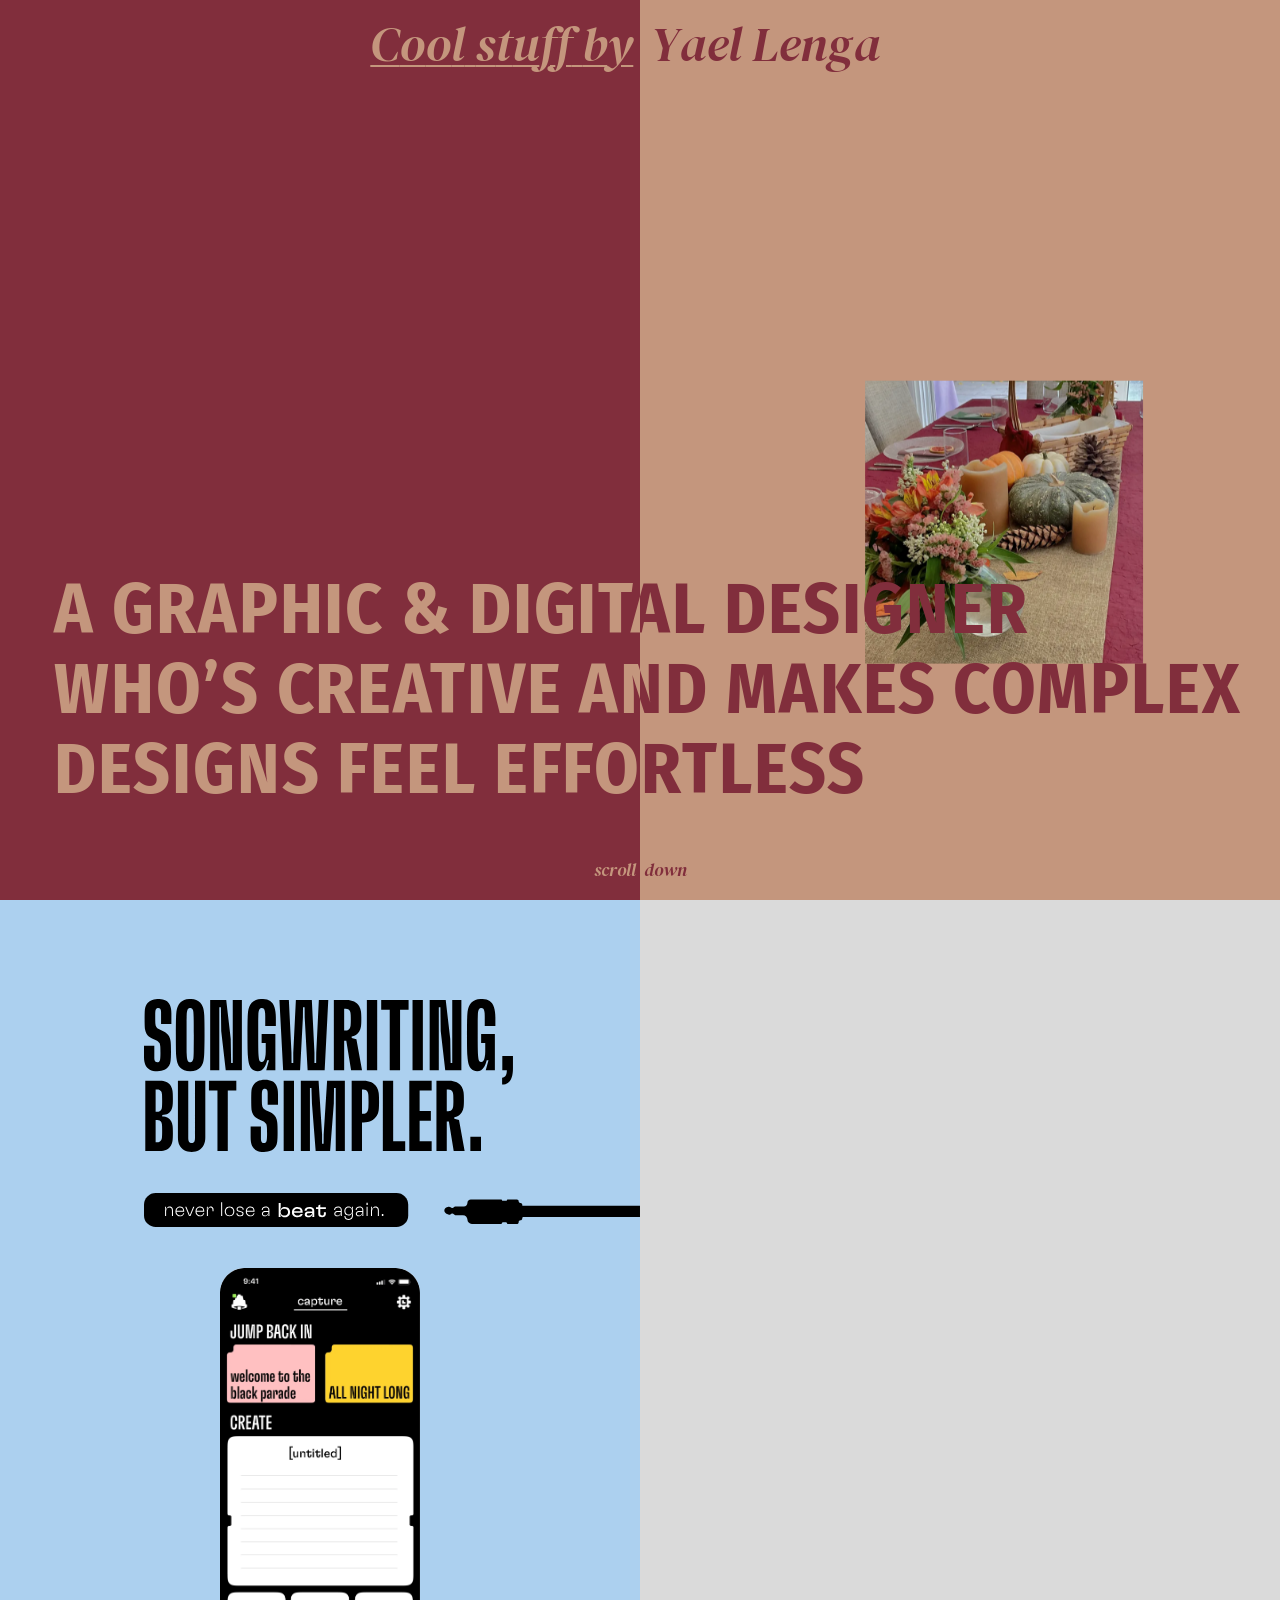
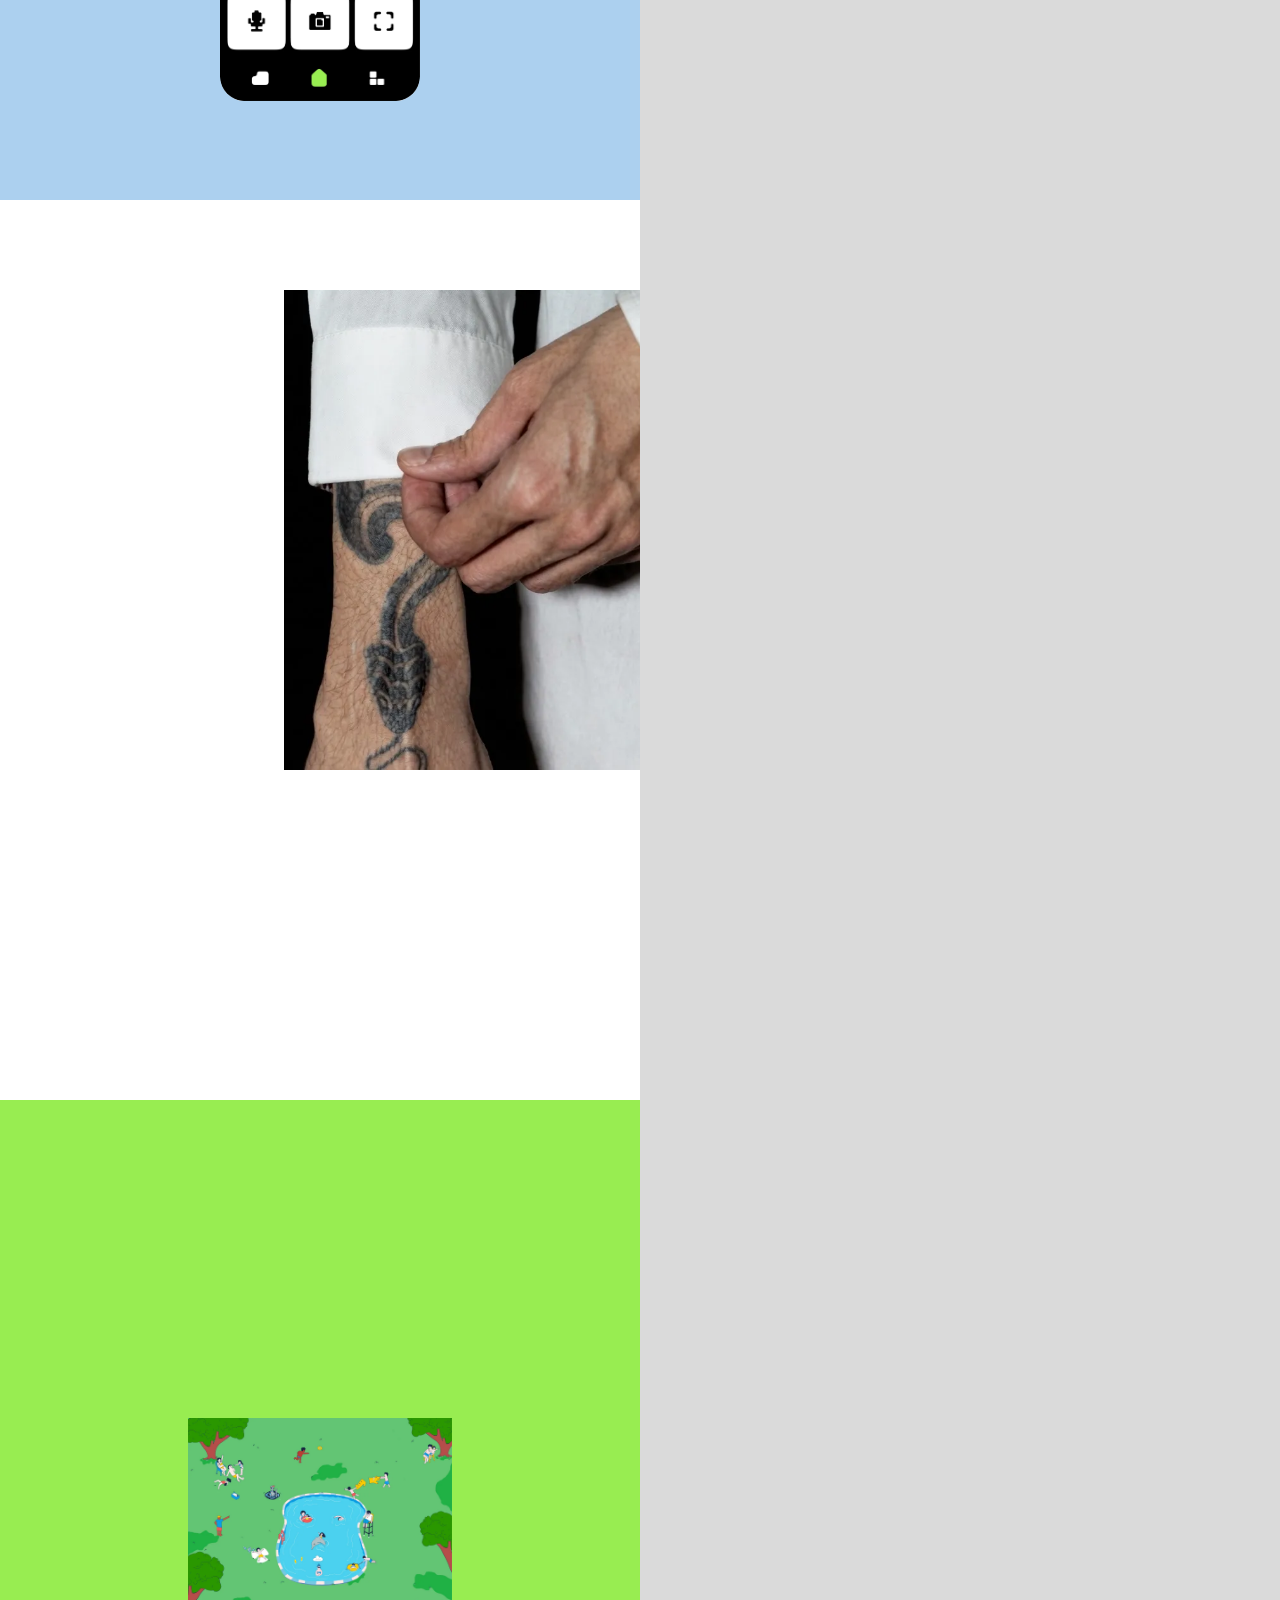
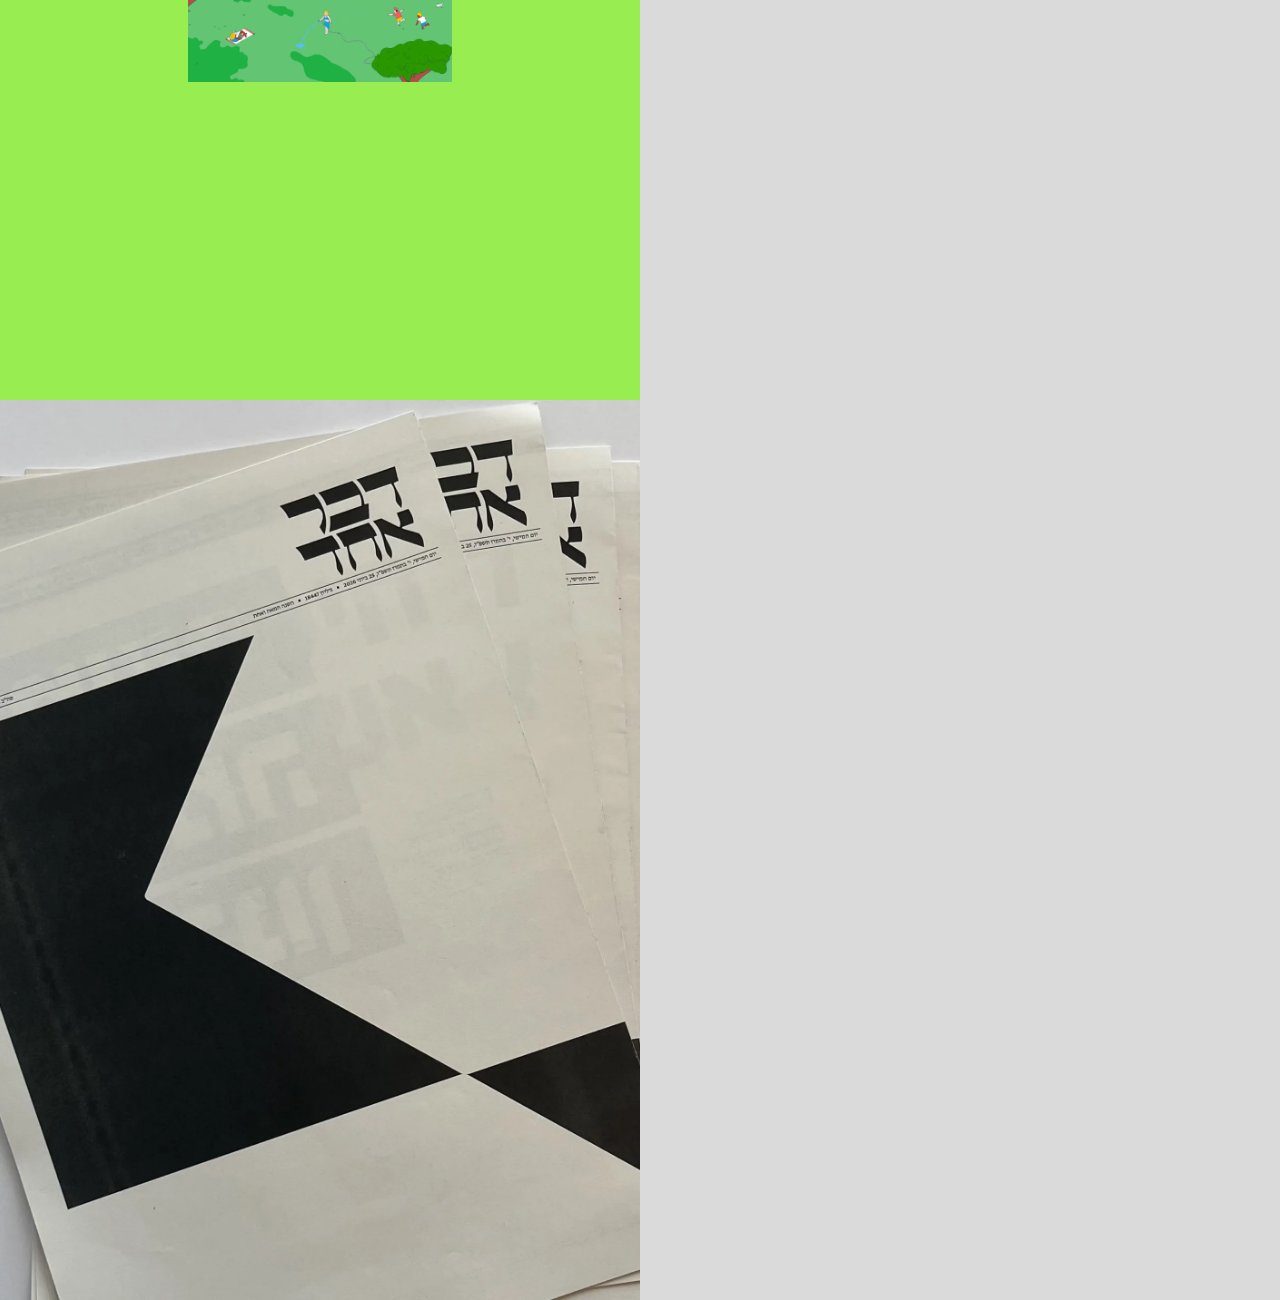
==== commit e3131827: "Home hero: a project picture floats and bounces off the edges like the DVD screen saver, changing pi" ====
--- a/index.html
+++ b/index.html
@@ -24,16 +24,17 @@
 
   <!-- Two columns of 5 screens each. When you scroll, the left one moves up and the right one moves down.
        The two halves of each project meet in the middle along the way. -->
-  <main class="split">
+  <main class="split" data-hero-picture="1">
 
     <!-- LEFT COLUMN (starts at Screen 1, moves up) -->
     <div class="split-column split-left">
 
-      <!-- Screen 1 · Cool stuff by (cream, with orange texts; the big text across both halves at the bottom).
-           Over it (and over the right half next to it), a tail of photos follows the mouse (mouse-trail.js). -->
-      <section class="screen screen-hero mouse-trail-area">
-        <!-- The tail of photos behind the mouse (mouse-trail.js puts the photos in it): first, so it is under the text -->
-        <div class="mouse-trail" aria-hidden="true"></div>
+      <!-- Screen 1 · Cool stuff by (the big text across both halves at the bottom).
+           Over it and over the right half next to it, a project picture floats around and bounces off the edges;
+           at each edge it changes to the next picture, and the screen to that picture's colors (bouncing-picture.js). -->
+      <section class="screen screen-hero">
+        <!-- The floating picture (bouncing-picture.js puts it here): first, so it is under the text -->
+        <div class="bouncing-picture-layer" aria-hidden="true"></div>
         <p class="placed handwriting cool-stuff">
           <a class="handwriting-link" href="index.html" data-hover-text="Selected work">Cool stuff by</a>
         </p>
@@ -112,9 +113,9 @@
       </a>
 
       <!-- Screen 4 · Yael Lenga (what you see first) -->
-      <section class="screen screen-hero mouse-trail-area">
-        <!-- The tail of photos behind the mouse: its right half (under the text and the button) -->
-        <div class="mouse-trail" aria-hidden="true"></div>
+      <section class="screen screen-hero">
+        <!-- The floating picture: its right half (under the text and the button) -->
+        <div class="bouncing-picture-layer" aria-hidden="true"></div>
 
         <!-- The right part of the big text (the same words; screen readers read it once, on the left) -->
         <p class="placed pin-bottom home-intro home-intro-right" aria-hidden="true">A graphic &amp; digital designer<br>who’s creative and makes complex<br>designs feel effortless</p>
@@ -171,7 +172,7 @@
   <script src="split-scroll.js"></script>
   <script src="scroll-hint.js"></script>
   <script src="custom-cursor.js"></script>
-  <script src="mouse-trail.js"></script>
+  <script src="bouncing-picture.js"></script>
   <script src="phone-home.js"></script>
 </body>
 </html>
--- a/styles.css
+++ b/styles.css
@@ -26,11 +26,20 @@
   --color-project-cream: #fdfaf2;
 
   /* Home page, the first screen (the opening): its background and its texts.
-     The right half: cream with orange texts. The left half: the other way around, orange with cream texts. */
+     The right half: cream with orange texts. The left half: the other way around, orange with cream texts.
+     (On the computer these change with the floating picture: the colors below. The phone keeps these.) */
   --color-hero-background: var(--color-project-cream);
   --color-hero-text: var(--color-home-orange);
   --color-hero-left-background: var(--color-home-orange);
   --color-hero-left-text: var(--color-project-cream);
+
+  /* Home page, the first screen on the computer: the two colors of each floating picture's screen
+     (left half / right half; the texts on each half are in the other half's color) */
+  --color-hero-1-left: #812e3c;  --color-hero-1-right: #c4967d;  /* 1 · Hamotzi, the holiday table: wine and tan */
+  --color-hero-2-left: #5e9aff;  --color-hero-2-right: #fab8f9;  /* 2 · trac., the landing page: blue and pink */
+  --color-hero-3-left: #aea1b0;  --color-hero-3-right: #2c322e;  /* 3 · Hamotzi, the knife: lilac grey and near black */
+  --color-hero-4-left: #31643a;  --color-hero-4-right: #bcff40;  /* 4 · Lets Talk About It, the app: dark green and lime */
+  --color-hero-5-left: #5ef9e4;  --color-hero-5-right: #fb1a1a;  /* 5 · Davar Echad, the newspaper: aqua and red */
 
   /* trac. colors (each project has its own colors) */
   --color-trac-orange: #fe5808;
@@ -208,14 +217,10 @@
   --scroll-hint-delay: 0.6s;           /* ...after waiting this long once the page has loaded */
   --home-return-peek: 0.12;            /* home, back from a project: opens this share of a screen past it, showing the next project */
   --cool-stuff-underline-time: 0.4s;   /* home: the underline under "Cool stuff by" fades in this fast after the bounce */
-  --mouse-trail-size: 0.27075;         /* home: the photos in the mouse's tail, this share of the old changing photos' size (30%, then 5% smaller, then 5% smaller again) */
-  --mouse-trail-box-width: 621.9;      /* home: each photo in the tail fits in this box (Figma pixels: 691 × 797, the photos' frames */
-  --mouse-trail-box-height: 717.3;     /*   in the bank frame "Frame 169", × 0.9), keeping its own shape, before --mouse-trail-size */
-  --mouse-trail-smaller: 0.9;          /* home: now and then a photo is this much of that size (10% smaller)... */
-  --mouse-trail-smallest: 0.85;        /* ...and now and then this much (15% smaller), at random, for a range of sizes */
-  --mouse-trail-smaller-chance: 0.2;   /* the chance of each of the two smaller sizes (the rest are the full size) */
-  --mouse-trail-overlap: 0.25;         /* home: each photo in the tail covers this share of the one before */
-  --mouse-trail-stay-time: 1.7s;        /* home: each photo stays this long... */
+  --scroll-down-wave-hold: 0.6s;       /* home: after a click on the floating picture, the wave on "scroll down" stays up this long before going back */
+  --bouncing-picture-speed: 180;       /* home: the floating picture on the first screen moves this fast (Figma pixels a second) */
+  --mouse-trail-overlap: 0.25;         /* about: each picture in the mouse's tail covers this share of the one before */
+  --mouse-trail-stay-time: 1.7s;        /* about: each picture stays this long... */
   --mouse-trail-fade-time: 0.4s;       /* ...and then fades away this fast */
   --phone-sweep-time: 1.1s;            /* home, phone: the two halves of a project come in and meet in the middle this fast... */
   --phone-sweep-hold: 0.3s;            /* ...stay together this long, and then the project page opens */
@@ -352,7 +357,7 @@
 /* Screen backgrounds */
 .screen-orange { background-color: var(--color-home-orange); }
 .screen-hero   { background-color: var(--color-hero-background); } /* the first screen */
-.split-left .screen-hero { background-color: var(--color-hero-left-background); } /* its left half: orange */
+.split-left .screen-hero { background-color: var(--color-hero-left-background); } /* its left half */
 .screen-blue   { background-color: var(--color-home-blue); }
 .screen-green  { background-color: var(--color-home-green); }
 .screen-white  { background-color: var(--color-white); }
@@ -517,7 +522,10 @@
   color: var(--color-hero-text);
   white-space: nowrap;
 }
-.scroll-down-left  { --x: 673.8; --width: 46.2; } /* ends at the middle (its width in DM Serif Display italic: 46.2) */
+.scroll-down-left  { --x: 667.8; --width: 46.2; } /* ends 6 before the middle (its width in DM Serif Display italic: 46.2) */
+/* The wave (letter-roll.js): the mouse over "scroll" or "down", or a click on the floating picture, adds "is-rolling" to both */
+.scroll-down.is-rolling .roll-out .roll-letter { transform: translateY(calc(-1 * var(--roll-distance))); }
+.scroll-down.is-rolling .roll-in .roll-letter { transform: none; }
 .scroll-down-right { --x: 5;   --width: 48; }
 
 .home-name {
@@ -525,9 +533,40 @@
   color: var(--color-hero-text);
 }
 
-/* Home, first screen: the tail of photos behind the mouse (mouse-trail.js).
+/* Home, first screen: the floating picture that bounces off the edges (bouncing-picture.js).
    One layer in each half of the first screen, under the text and the buttons (it comes first in the screen).
-   A photo that crosses the middle is put in both layers, and each half shows only its own part. */
+   The picture is in both layers, and each half shows only its own part (the screen hides what reaches past it). */
+.bouncing-picture-layer {
+  position: absolute;
+  inset: 0;
+  pointer-events: none;                 /* clicks pass through it */
+}
+.bouncing-picture {
+  position: absolute;
+  top: 0;
+  left: 0;
+  max-width: none;
+  object-fit: cover;                    /* fills its Figma size; a picture of another shape is cropped a little */
+  will-change: transform;               /* it moves all the time: let the browser move it smoothly */
+  pointer-events: auto;                 /* the picture itself does catch the mouse: it freezes while the mouse is over it */
+  cursor: pointer;                      /* and it can be clicked (it plays the wave on "scroll down") */
+}
+
+/* Each picture's screen has its own two colors: the left half in one, the right half in the other,
+   and the texts on each half in the other half's color (bouncing-picture.js sets data-hero-picture) */
+.split[data-hero-picture="1"] { --hero-left: var(--color-hero-1-left); --hero-right: var(--color-hero-1-right); }
+.split[data-hero-picture="2"] { --hero-left: var(--color-hero-2-left); --hero-right: var(--color-hero-2-right); }
+.split[data-hero-picture="3"] { --hero-left: var(--color-hero-3-left); --hero-right: var(--color-hero-3-right); }
+.split[data-hero-picture="4"] { --hero-left: var(--color-hero-4-left); --hero-right: var(--color-hero-4-right); }
+.split[data-hero-picture="5"] { --hero-left: var(--color-hero-5-left); --hero-right: var(--color-hero-5-right); }
+.split[data-hero-picture] {
+  --color-hero-left-background: var(--hero-left);
+  --color-hero-left-text: var(--hero-right);
+  --color-hero-background: var(--hero-right);
+  --color-hero-text: var(--hero-left);
+}
+
+/* About page: the tail of pictures behind the mouse (mouse-trail.js) */
 .mouse-trail {
   position: absolute;
   inset: 0;
@@ -558,11 +597,12 @@
   text-transform: uppercase;
   white-space: nowrap;
   color: var(--color-hero-text);
+  pointer-events: none;                 /* the mouse passes through it to the floating picture under it (to freeze or click it) */
 }
 .home-intro-left  { --x: 61; }
 .home-intro-right { --x: -659; }        /* 61 - 720: starts in the left half */
 
-/* The left half of the first screen is orange, so its texts there are cream */
+/* The texts on the left half of the first screen take the right half's color (and the other way around) */
 .split-left .screen-hero .cool-stuff,
 .split-left .screen-hero .scroll-down,
 .split-left .screen-hero .home-intro { color: var(--color-hero-left-text); }
@@ -2868,13 +2908,21 @@
   border: 1px solid var(--color-black);
 }
 
-/* Style guide: the photos of the mouse's tail, small, side by side */
-.guide-trail {
+/* Style guide: the floating pictures of the home page, each on its screen's two colors */
+.guide-bounce {
   display: flex;
-  align-items: flex-end;
+  flex-wrap: wrap;
   gap: var(--space-small);
 }
-.guide-trail img { height: calc(120 * var(--u)); width: auto; }
+.guide-bounce-item {
+  display: flex;
+  align-items: center;
+  justify-content: center;
+  width: calc(240 * var(--u));
+  height: calc(160 * var(--u));
+  background: linear-gradient(to right, var(--hero-left) 50%, var(--hero-right) 50%);
+}
+.guide-bounce-item img { max-width: 60%; max-height: 80%; width: auto; height: auto; }
 
 /* Style guide: the video time bar, on a black strip like the bottom of the video */
 .guide-time-bar {
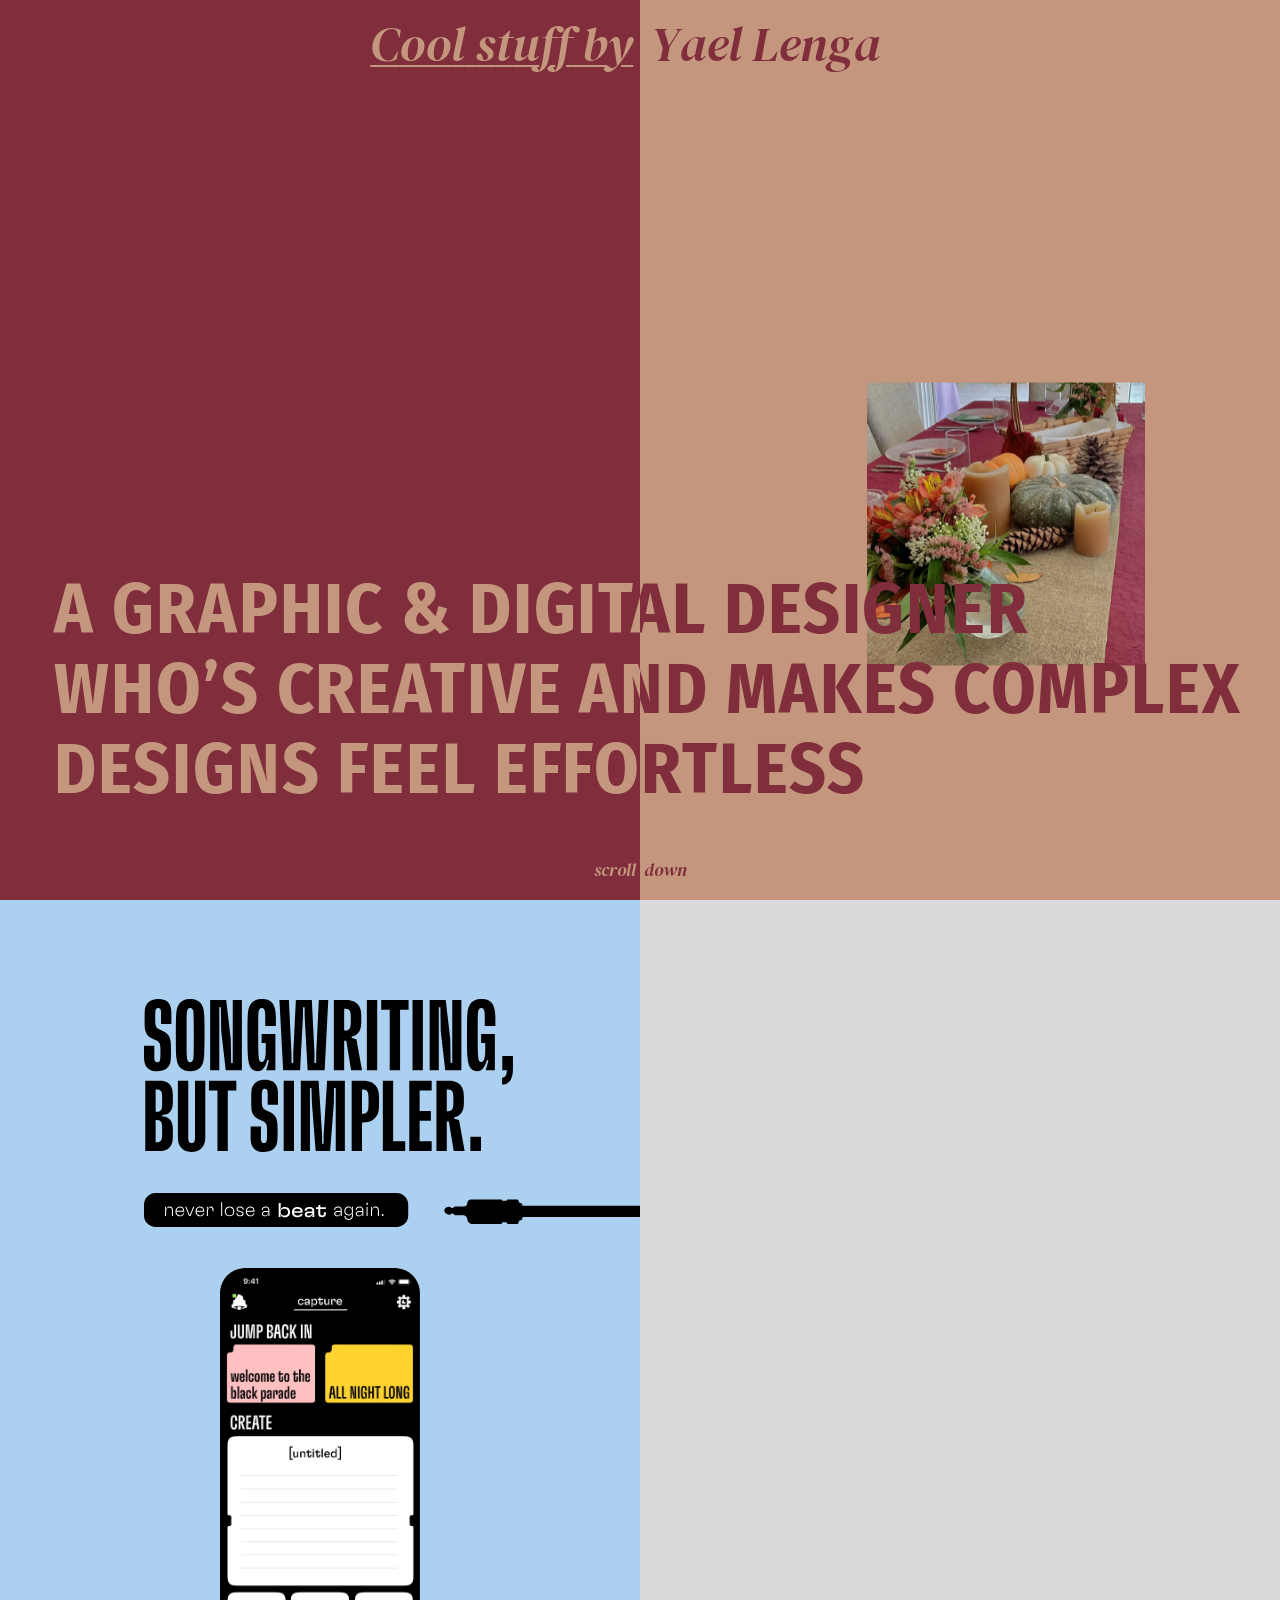
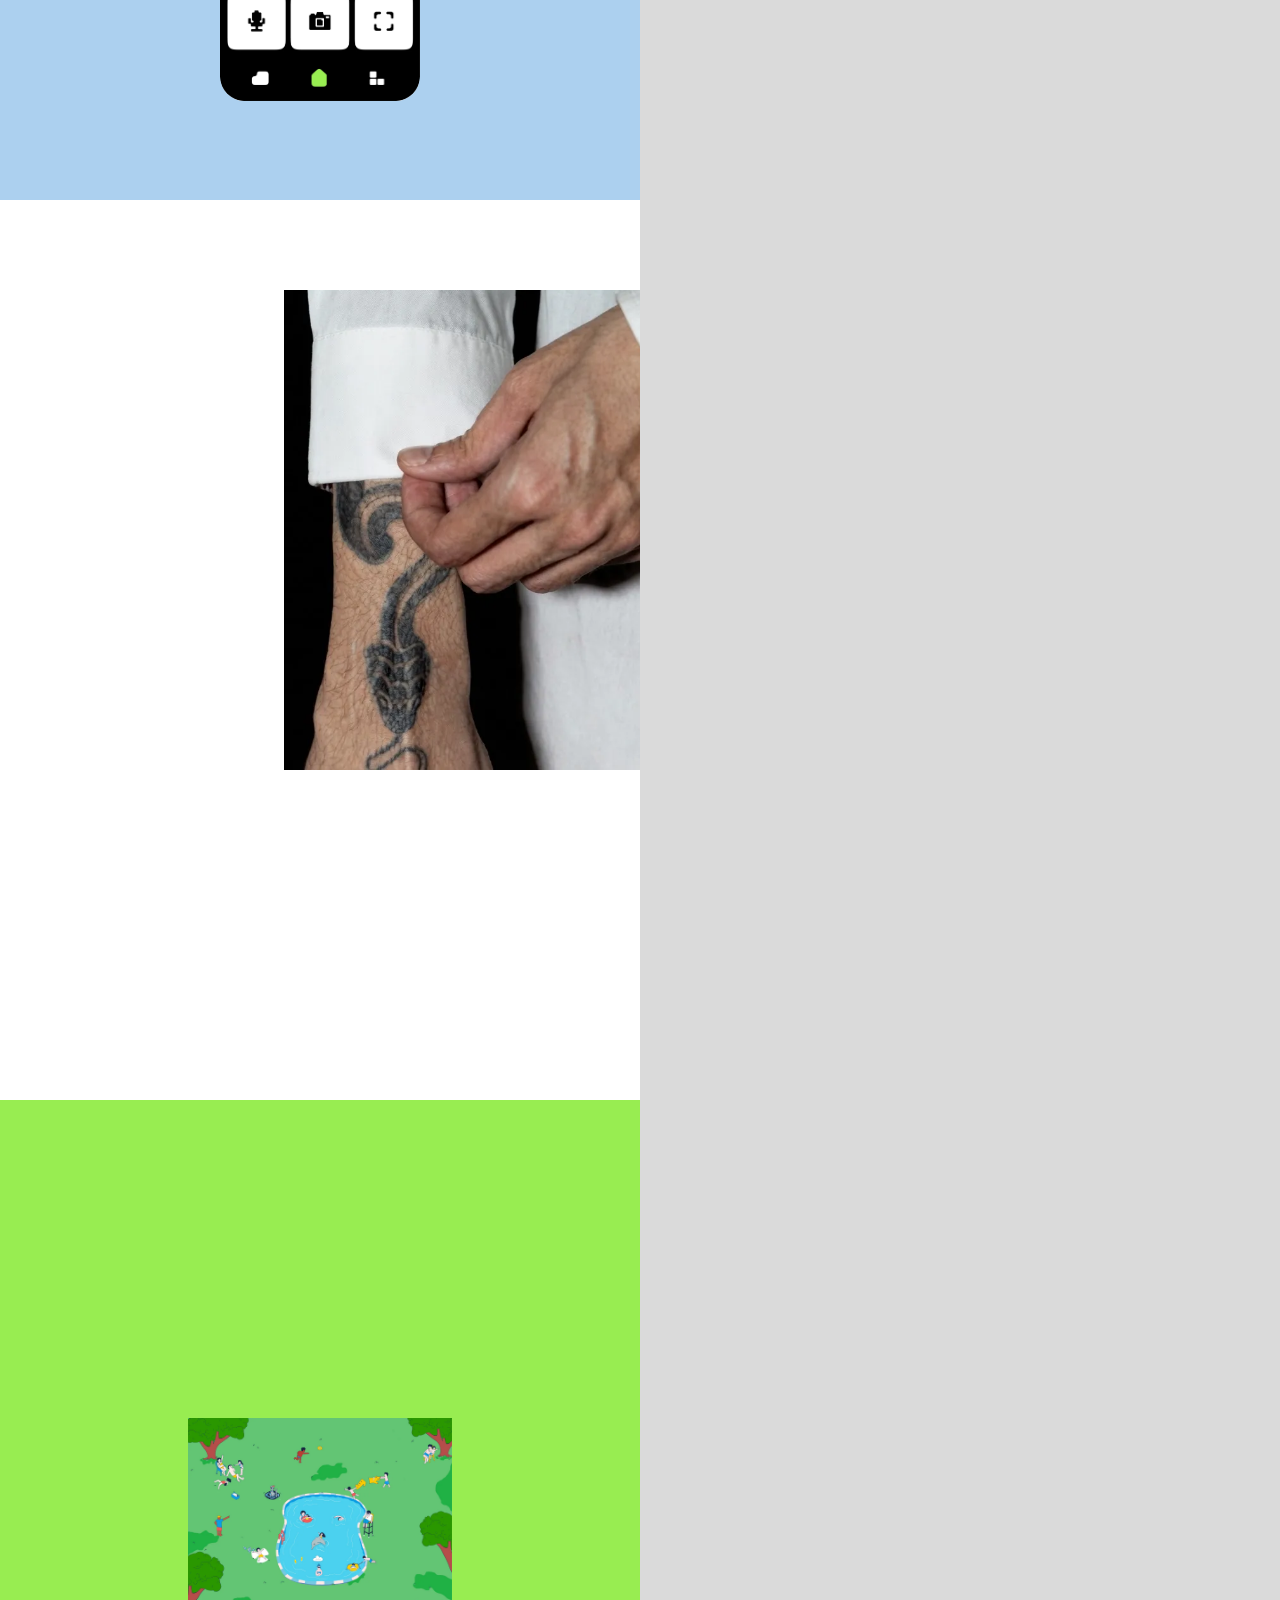
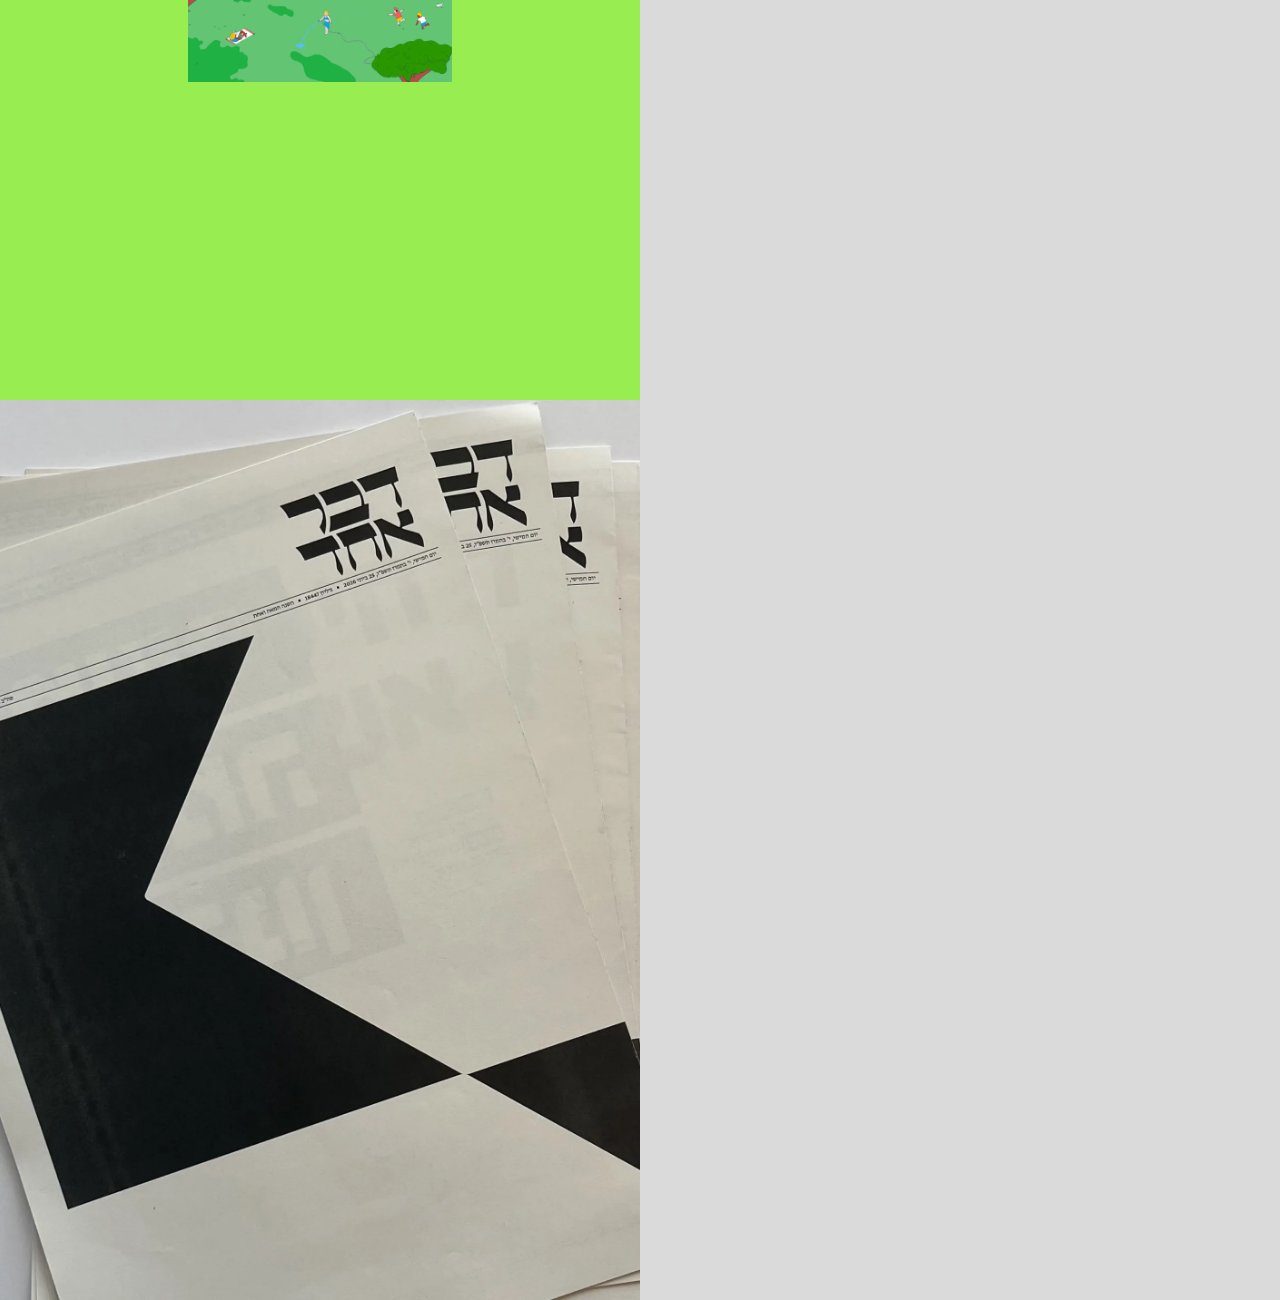
==== commit 7e63aaf2: "Favicon: Yael as a girl (Figma 514:5066, cropped square), on every page, plus an icon for phone home" ====
--- a/index.html
+++ b/index.html
@@ -4,6 +4,9 @@
   <meta charset="UTF-8">
   <meta name="viewport" content="width=device-width, initial-scale=1">
   <title>Yael Lenga</title>
+  <!-- The site's icon (in the browser tab, and on a phone's home screen): Yael as a girl (Figma: node 514:5066, cropped square) -->
+  <link rel="icon" type="image/png" href="images/favicon.png">
+  <link rel="apple-touch-icon" href="images/apple-touch-icon.png">
 
   <!-- Fonts from Google Fonts: DM Serif Display italic (the handwriting-style texts), Carlito (project labels)
        and Fira Sans Condensed Bold (the big text on the first screen) -->
--- a/styles.css
+++ b/styles.css
@@ -212,6 +212,8 @@
   --loader-wait-time: 0.3s;            /* loader: the number shows only if the page isn't ready after this long */
   --loader-picture-time: 0.5s;         /* loader: at 100%, the about page's mouse picture shows this long before the page opens */
   --loader-fade-time: 0.3s;            /* loader: how fast it fades away to show the page */
+  --video-backup-wait: 10s;            /* Hamotzi: if the video hasn't started this long after pressing play... */
+  --video-backup-note-time: 3s;        /* ...a note shows this long, and then the video comes from YouTube (video-backup.js) */
   --scroll-hint-distance: 0.08;        /* home: on opening, the page scrolls down this share of the window height... */
   --scroll-hint-time: 0.8s;            /* ...and back with a small bounce, all of it taking this long */
   --scroll-hint-delay: 0.6s;           /* ...after waiting this long once the page has loaded */
@@ -1302,11 +1304,14 @@
   75%, 92.857% { transform: translateY(calc(-345.5 * var(--k))); }
   100%         { transform: translateY(calc(-483.5 * var(--k))); }
 }
+/* (The second list starts one word lower than it used to: it used to start above the first word, so for the first
+   step the top spot was empty, and the jump back to the start lost a word.
+   The column is כבד, רגיל, בינוני, כבד, רגיל, בינוני…, so the 4th step looks exactly like the 1st.) */
 @keyframes davar-haim-words {
-  0%, 23.81%   { transform: translateY(calc(208 * var(--k))); }
-  33.33%, 57.14% { transform: translateY(calc(69.5 * var(--k))); }
-  66.67%, 90.48% { transform: translateY(calc(-68.5 * var(--k))); }
-  100%         { transform: translateY(calc(-207.5 * var(--k))); }
+  0%, 23.81%   { transform: translateY(calc(69.5 * var(--k))); }
+  33.33%, 57.14% { transform: translateY(calc(-68.5 * var(--k))); }
+  66.67%, 90.48% { transform: translateY(calc(-207.5 * var(--k))); }
+  100%         { transform: translateY(calc(-345.5 * var(--k))); }
 }
 
 /* 2. The heart arrows next to the lists: they jump up and spring back down, once for each word,
@@ -1401,8 +1406,9 @@
   background: var(--hamotzi-grain), var(--color-hamotzi-button-grey);
   color: var(--project-nav-color);
 }
+/* On hover: the buttons' orange, with the same grain (the enlarge button, and the play button on the phone) */
 .hamotzi-video .video-button:hover {
-  background: var(--hamotzi-grain), var(--color-project-cream);
+  background: var(--hamotzi-grain), var(--color-home-orange);
 }
 
 /* Hamotzi play button: the triangle is cut out of the square, so the video shows through it.
@@ -1419,9 +1425,10 @@
 .hamotzi-video .video-time-handle {
   background: var(--hamotzi-grain), var(--color-hamotzi-button-grey);
 }
+/* On hover and while dragging: the buttons' orange (like the "play" / "pause" mouse word), with the same grain */
 .hamotzi-video .video-time-bar:hover .video-time-handle,
 .hamotzi-video .video-time-bar.is-dragging .video-time-handle {
-  background: var(--hamotzi-grain), var(--color-project-cream);
+  background: var(--hamotzi-grain), var(--color-home-orange);
 }
 
 /* Play: in the middle of the video; hidden while it plays */
@@ -1433,6 +1440,35 @@
   transform: translate(-50%, -50%);
 }
 .video-player.is-playing .video-play { display: none; }
+
+/* On the computer, with a real mouse: over the video the mouse is the word "play" or "pause" (video-player.js),
+   so the play button in the middle is gone (it stays for the keyboard: still there, just not seen) */
+@media (hover: hover) and (pointer: fine) {
+  .video-player.has-mouse-word .video-player-video { cursor: none; }
+  .video-player.has-mouse-word .video-play {
+    position: absolute;
+    width: 1px;
+    height: 1px;
+    overflow: hidden;
+    clip-path: inset(50%);
+    opacity: 0;
+  }
+}
+/* The word itself: in the handwriting-style font, in the buttons' orange, as big as "next project",
+   with its middle on the mouse's tip */
+.video-mouse-word {
+  position: fixed;
+  z-index: 200;                          /* above the enlarged video too */
+  transform: translate(-50%, -50%);
+  pointer-events: none;                  /* the click goes to the video under it */
+  font-family: var(--font-handwriting);
+  font-style: var(--font-handwriting-style);
+  font-size: var(--side-link-size);
+  color: var(--color-home-orange);
+  white-space: nowrap;
+  visibility: hidden;
+}
+.video-mouse-word.is-visible { visibility: visible; }
 
 /* Enlarge: in the bottom-right corner */
 .video-enlarge {
@@ -2106,7 +2142,7 @@
                            clip-path: inset(0 37.5% 0 0); }  /* only "never lose a" (the drawing's first 85 of 136) */
 .trac-phone-tag-again    { --x: 83.302;  --y: 2103.2; --width: 136; --height: 12;
                            clip-path: inset(0 0 0 62.5%); }  /* only "again.": 3 further right than in Figma */
-.trac-phone-tag-word     { --x: 149.557; --y: 2101.45; --width: 34.602; }
+.trac-phone-tag-word     { --x: 149.557; --y: 2099.7; --width: 34.602; } /* 1.75 higher than in Figma, so the bottom of the word sits on the sentence's line */
 .trac-phone-tag-plug     { --x: 258.566; --y: 2102.5; --width: 50;  --height: 16; }
 .trac-phone-tag-cable    { --x: 306.082; --y: 2106.28;  --width: 87;  --height: 7; }
 
@@ -2892,6 +2928,26 @@
 .video-loader.is-at-picture .video-loader-text { visibility: hidden; }
 /* A frame around the video's edges while it loads (Hamotzi); it goes away with the loader */
 .video-loader.has-frame { box-shadow: inset 0 0 0 1px var(--color-black); }
+/* The note when a video takes too long and its YouTube backup comes instead (video-backup.js):
+   over the video, in its frame, like the loader: cream, with the text in the middle in the handwriting-style font */
+.video-backup-note {
+  position: absolute;
+  inset: 0;
+  z-index: 2;
+  display: flex;                        /* its two lines together, in the middle */
+  flex-direction: column;
+  align-items: center;
+  justify-content: center;
+  padding: 0 10%;
+  text-align: center;
+  background-color: var(--color-project-cream);
+  box-shadow: inset 0 0 0 1px var(--color-black); /* the same frame as the loader that comes after it */
+  font-family: var(--font-handwriting);
+  font-style: var(--font-handwriting-style);
+  font-size: var(--handwriting-size);
+  color: var(--color-black);
+}
+.video-backup-note-line { display: block; } /* each of its two lines on a line of its own */
 /* The frame the computer's video sits in, so the loader covers just the video */
 .mockup-site { position: relative; }
 
@@ -2906,6 +2962,12 @@
   width: calc(300 * var(--u));
   height: calc(200 * var(--u));
   border: 1px solid var(--color-black);
+}
+/* Style guide: the video backup note, in a box the size of the loader boxes */
+.guide-backup {
+  position: relative;
+  width: calc(450 * var(--u));
+  height: calc(253 * var(--u));
 }
 
 /* Style guide: the floating pictures of the home page, each on its screen's two colors */
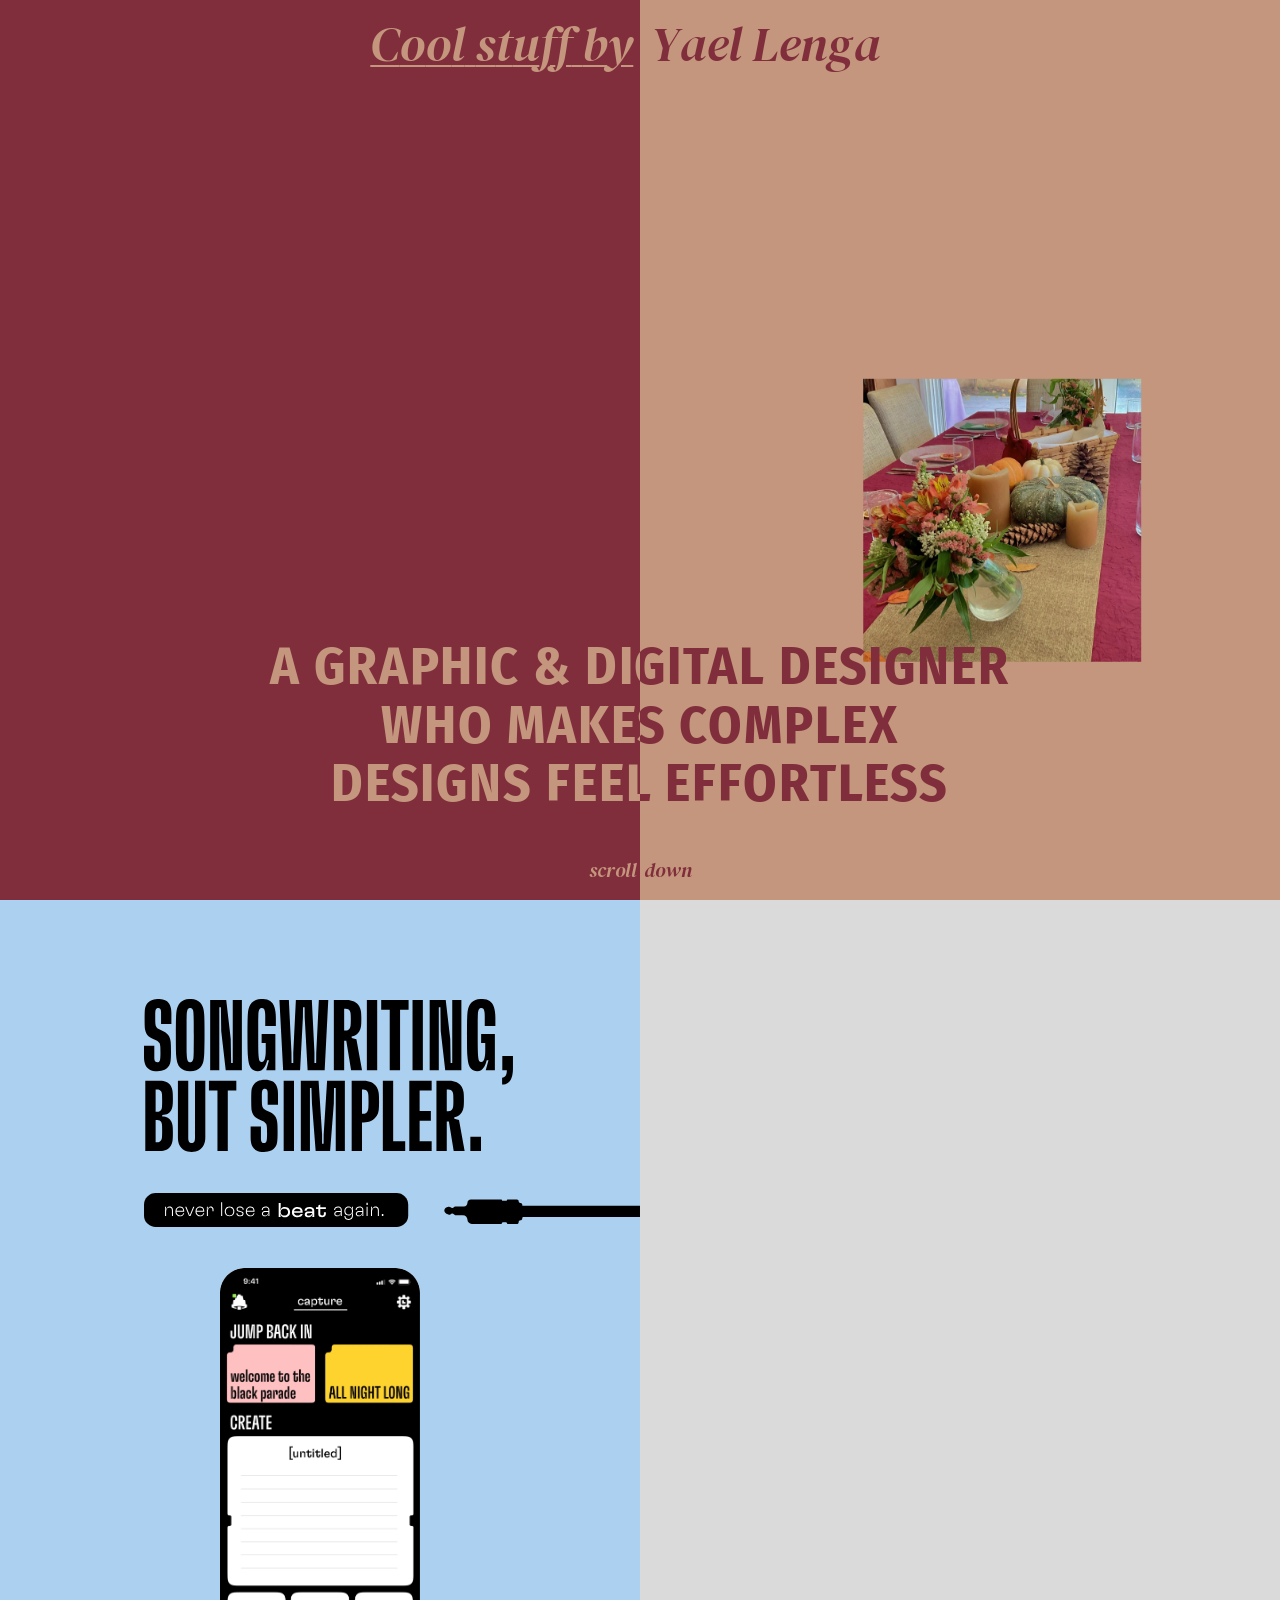
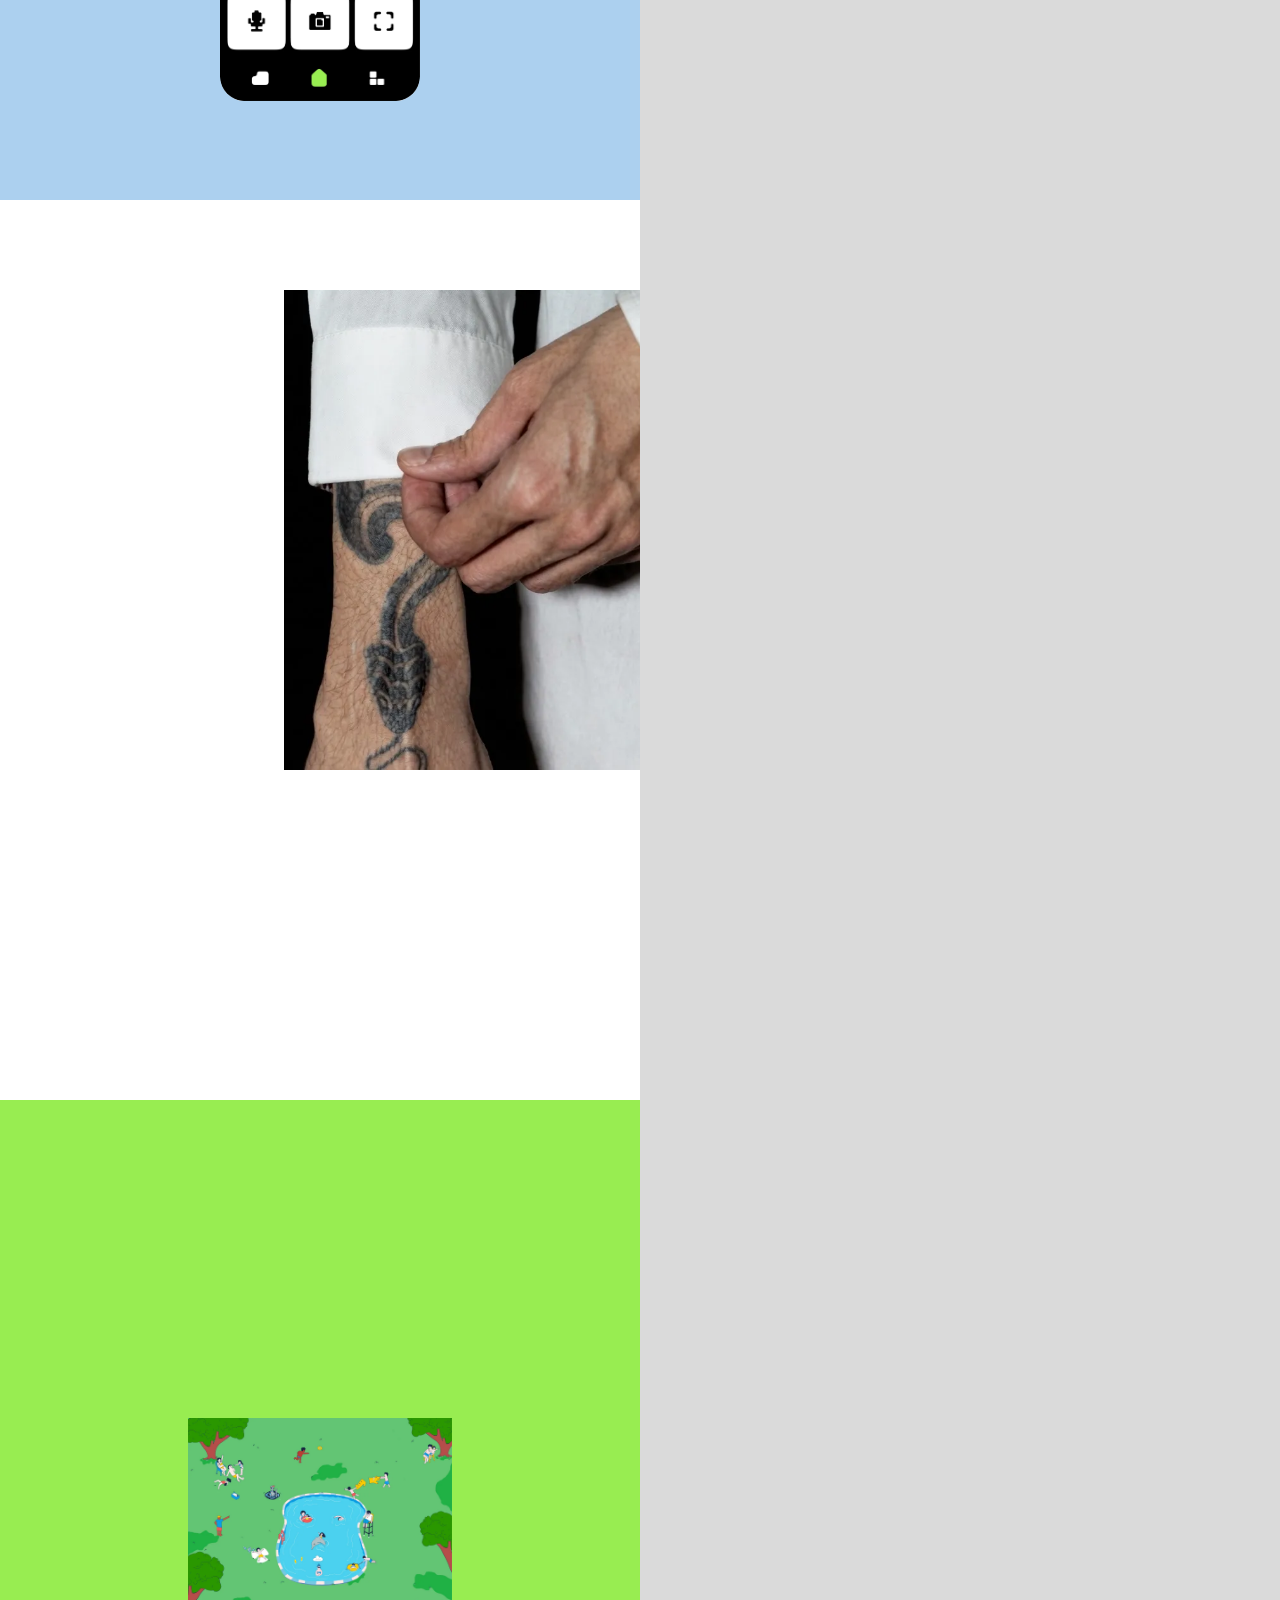
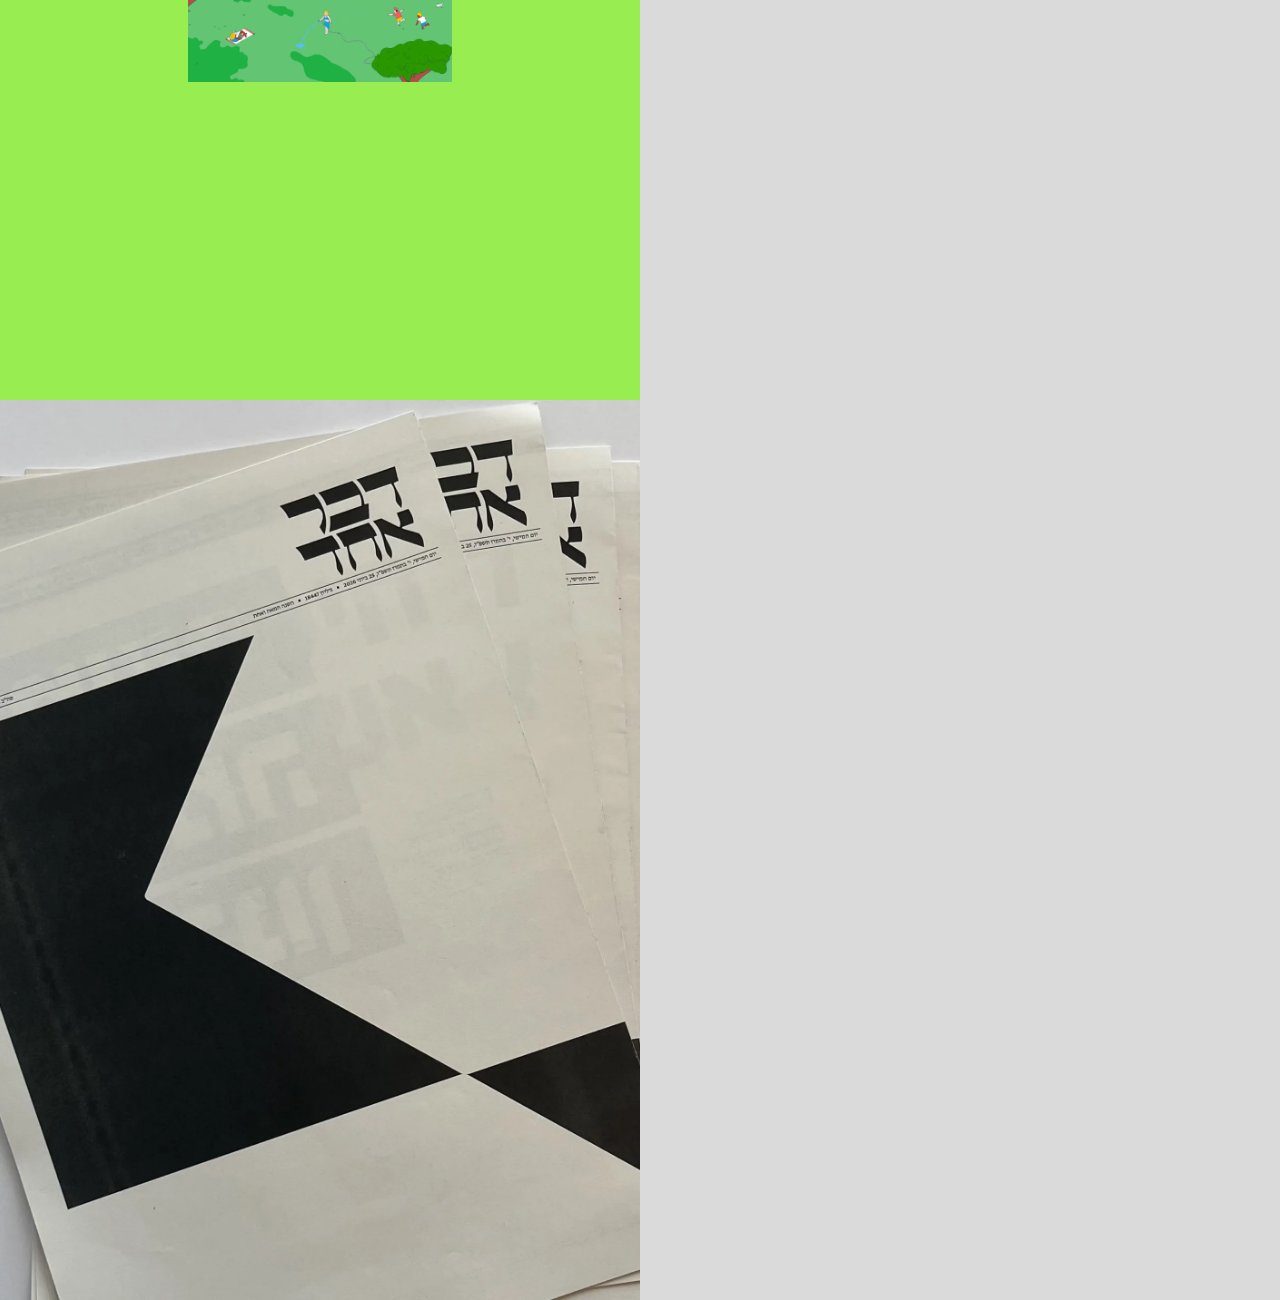
==== commit 60a6cfff: "Project pages: "About Me" ("Yael Lenga" on hover), LinkedIn → "Yael Lenga", CV; Lets Talk: computer " ====
--- a/index.html
+++ b/index.html
@@ -45,7 +45,7 @@
         <!-- The big text. It runs across both halves of the screen:
              this is its left part; the right part is in the right column's Screen 4, at the same spot.
              Each screen hides what reaches past its edge. -->
-        <p class="placed pin-bottom home-intro home-intro-left">A graphic &amp; digital designer<br>who’s creative and makes complex<br>designs feel effortless</p>
+        <p class="placed pin-bottom home-intro home-intro-left">A graphic &amp; digital designer<br>who makes complex<br>designs feel effortless</p>
 
         <!-- "scroll down" at the bottom, across the middle: "scroll" here, "down" in the right half.
              It and the big text are both pinned to the bottom, so the space between them stays the same. -->
@@ -121,7 +121,7 @@
         <div class="bouncing-picture-layer" aria-hidden="true"></div>
 
         <!-- The right part of the big text (the same words; screen readers read it once, on the left) -->
-        <p class="placed pin-bottom home-intro home-intro-right" aria-hidden="true">A graphic &amp; digital designer<br>who’s creative and makes complex<br>designs feel effortless</p>
+        <p class="placed pin-bottom home-intro home-intro-right" aria-hidden="true">A graphic &amp; digital designer<br>who makes complex<br>designs feel effortless</p>
 
         <p class="placed pin-bottom handwriting scroll-down scroll-down-right" aria-hidden="true">down</p>
 
@@ -141,7 +141,7 @@
     <p class="placed phone-handwriting phone-cool-stuff"><a href="index.html">Cool stuff by</a></p>
     <p class="placed phone-handwriting phone-my-name"><a href="about.html">Yael Lenga</a></p>
 
-    <p class="placed phone-intro">A graphic &amp; digital designer who’s creative and makes complex designs feel effortless</p>
+    <p class="placed phone-intro">A graphic &amp; digital designer who makes complex designs feel effortless</p>
 
     <!-- The projects: each square opens its page -->
     <a class="placed box phone-tile phone-tile-lets-talk" href="lets-talk.html">
--- a/styles.css
+++ b/styles.css
@@ -55,7 +55,7 @@
   --color-hamotzi-charcoal: #313131;    /* boxes behind TRADITION and SIN */
   --color-hamotzi-off-white: #fdfdfd;   /* text on the charcoal boxes */
   --color-hamotzi-graphite: #353535;    /* text on the cream box (CRIME) */
-  --color-hamotzi-nav-grey: #575455;    /* "More stuff", "Yael Lenga" and the top links */
+  --color-hamotzi-nav-grey: #575455;    /* the enlarge icon on the video (the links were this grey; they are orange now) */
   --color-hamotzi-button-grey: #b2b1b1; /* the video's play and enlarge buttons */
   /* Grain, like the photocopied paper of the Hamotzi logo: fine grey specks, partly see-through.
      Laid over a color, it makes it look printed. */
@@ -133,8 +133,8 @@
   --about-carousel-time: 40s;             /* phone: the row of photos moves right by one set of six in this long */
 
   /* Project pages (like "project page- trac"), also in Figma pixels × --u */
-  --home-intro-size: calc(80 * var(--u)); /* home: the big text across both halves */
-  --scroll-down-size: calc(20 * var(--u)); /* home: "scroll down" at the bottom of the first screen */
+  --home-intro-size: calc(60 * var(--u)); /* home: the big text across both halves (Figma frame 509:4700) */
+  --scroll-down-size: calc(22 * var(--u)); /* home: "scroll down" at the bottom of the first screen (Figma: 20, made 2 bigger) */
   --trac-group-gap: 45.73;                  /* home, trac.: the space between the headline, the tag and the phone (Figma pixels; the headline-to-tag space in Figma) */
   --trac-screen-padding: 1cm;               /* home, trac.: the least space above the headline and under the phone (1 cm, about 38 pixels) */
   --project-name-size: calc(40 * var(--u));
@@ -146,7 +146,7 @@
   --project-small-text-size: calc(12 * var(--u)); /* the texts in the left column */
   /* The side column of the project pages: small texts, never smaller than --text-min-size (12px) */
   --side-text-size: max(var(--text-min-size), calc(12 * var(--u)));   /* the details under the logo */
-  --side-paragraph-size: max(var(--text-min-size), calc(12 * var(--u))); /* the text about the project (project pages keep it at 12px) */
+  --side-paragraph-size: max(var(--text-min-size), calc(14 * var(--u))); /* the text about the project (project pages keep it at 14px) */
   --side-year-size: max(var(--text-min-size), calc(16 * var(--u)));   /* the year */
   --side-link-size: max(var(--text-min-size), calc(16 * var(--u)));   /* "next project" and the links at the bottom */
 
@@ -196,11 +196,11 @@
   --project-side-details-top: 183;     /* the year (the first of the details under the logo) from the top */
   --project-side-details-gap: 10;      /* between the year, the type, the credits and "next project" */
   --project-side-bottom: 28;           /* the title, text and links at the bottom: their bottom, from the bottom of the window */
-  --project-side-min-gap: 30;          /* on short windows: the least space between the details and the title (then the column scrolls) */
+  --project-side-min-gap: 30;          /* on short windows: the least space between the details and the title */
   --project-side-title-width: 228;     /* the title at the bottom (breaks into two lines, as in Figma) */
   --project-side-text-width: 317;      /* the text at the bottom, and the row of links under it */
   --project-side-title-gap: 15;        /* between the title and the text */
-  --project-side-links-gap: 14;        /* between the text and the links */
+  --project-side-links-gap: 15;        /* between the text and the links */
   --video-play-size: 90;               /* the play button (a square) */
   --video-enlarge-size: 44;            /* the enlarge button (a square) */
   --video-time-bar-height: 4;          /* the time bar under the video: its line... */
@@ -219,7 +219,6 @@
   --scroll-hint-delay: 0.6s;           /* ...after waiting this long once the page has loaded */
   --home-return-peek: 0.12;            /* home, back from a project: opens this share of a screen past it, showing the next project */
   --cool-stuff-underline-time: 0.4s;   /* home: the underline under "Cool stuff by" fades in this fast after the bounce */
-  --scroll-down-wave-hold: 0.6s;       /* home: after a click on the floating picture, the wave on "scroll down" stays up this long before going back */
   --bouncing-picture-speed: 180;       /* home: the floating picture on the first screen moves this fast (Figma pixels a second) */
   --mouse-trail-overlap: 0.25;         /* about: each picture in the mouse's tail covers this share of the one before */
   --mouse-trail-stay-time: 1.7s;        /* about: each picture stays this long... */
@@ -524,11 +523,11 @@
   color: var(--color-hero-text);
   white-space: nowrap;
 }
-.scroll-down-left  { --x: 667.8; --width: 46.2; } /* ends 6 before the middle (its width in DM Serif Display italic: 46.2) */
-/* The wave (letter-roll.js): the mouse over "scroll" or "down", or a click on the floating picture, adds "is-rolling" to both */
+.scroll-down-left  { --x: 663.18; --width: 50.82; } /* ends 6 before the middle (its width in DM Serif Display italic at 22: 50.82) */
+/* The wave (letter-roll.js): the mouse over "scroll" or "down", or over the floating picture (bouncing-picture.js), adds "is-rolling" to both */
 .scroll-down.is-rolling .roll-out .roll-letter { transform: translateY(calc(-1 * var(--roll-distance))); }
 .scroll-down.is-rolling .roll-in .roll-letter { transform: none; }
-.scroll-down-right { --x: 5;   --width: 48; }
+.scroll-down-right { --x: 5;   --width: 52.8; }    /* (its width at 22) */
 
 .home-name {
   --x: var(--name-gap-half); --y: 25; --width: 315; /* starts just after the middle (this is the right half) */
@@ -550,9 +549,11 @@
   max-width: none;
   object-fit: cover;                    /* fills its Figma size; a picture of another shape is cropped a little */
   will-change: transform;               /* it moves all the time: let the browser move it smoothly */
+  visibility: hidden;                   /* all five are on the page; only the current one shows... */
   pointer-events: auto;                 /* the picture itself does catch the mouse: it freezes while the mouse is over it */
-  cursor: pointer;                      /* and it can be clicked (it plays the wave on "scroll down") */
-}
+  cursor: pointer;                      /* and it can be clicked (it opens its project's page) */
+}
+.bouncing-picture.is-showing { visibility: visible; } /* ...(bouncing-picture.js) */
 
 /* Each picture's screen has its own two colors: the left half in one, the right half in the other,
    and the texts on each half in the other half's color (bouncing-picture.js sets data-hero-picture) */
@@ -590,19 +591,20 @@
    Its size, spacing and spot are those of the text in Figma (Fira Sans Condensed Bold, 80).
    Pinned to the bottom of the screen, like "scroll down" under it, so the space between them never changes. */
 .home-intro {
-  --width: 1411; --from-bottom: 371;     /* the top of its box: 593 of 964, as in Figma */
+  --width: 1440; --from-bottom: 296;     /* the top of its box: 668 of 964, as in Figma; as wide as the screen */
+  text-align: center;                   /* each line in the middle of the screen */
   font-family: var(--font-condensed);
   font-weight: 700;
   font-size: var(--home-intro-size);
-  line-height: 1.125;                   /* 90 between the lines */
-  letter-spacing: 0.0265em;             /* 2.12 at 80 (grows and shrinks with the size) */
+  line-height: 1.1;                     /* 66 between the lines */
+  letter-spacing: 0.0353em;             /* 2.12 at 60 (grows and shrinks with the size) */
   text-transform: uppercase;
   white-space: nowrap;
   color: var(--color-hero-text);
   pointer-events: none;                 /* the mouse passes through it to the floating picture under it (to freeze or click it) */
 }
-.home-intro-left  { --x: 61; }
-.home-intro-right { --x: -659; }        /* 61 - 720: starts in the left half */
+.home-intro-left  { --x: 0; }
+.home-intro-right { --x: -720; }        /* 0 - 720: starts at the left edge of the screen, in the left half */
 
 /* The texts on the left half of the first screen take the right half's color (and the other way around) */
 .split-left .screen-hero .cool-stuff,
@@ -912,8 +914,9 @@
   --project-handwriting-size: calc(40.6125 * var(--t)); /* "More stuff" and "Yael Lenga": 45 in Figma, 5% smaller, and 5% smaller again */
   --top-link-scale: 0.95;                      /* phone, email, LinkedIn, Cv: 5% smaller than in Figma (and the spaces between them) */
   --project-text-size: calc(20 * var(--t));   /* the title, and the contact links */
-  --side-text-size: calc(12 * var(--t));      /* the details under the logo */
-  --side-paragraph-size: calc(12 * var(--t)); /* the text about the project */
+  --side-text-size: calc(12 * var(--t));      /* small labels (the notes above the stills on Hamotzi) */
+  --side-detail-size: calc(14 * var(--t));    /* the details under the logo (the project's type and credits): 2 bigger than in Figma (12) */
+  --side-paragraph-size: calc(14 * var(--t)); /* the text about the project: 2 bigger than in Figma (12) */
   --side-year-size: calc(16 * var(--t));      /* the year */
   --side-link-size: calc(16 * var(--t));      /* "next project" and the links */
 }
@@ -958,6 +961,9 @@
   right: calc((1440 - var(--project-top-my-name-right)) * var(--u));
   width: auto;
 }
+/* On project pages it says "About Me", and on hover "Yael Lenga" comes up (data-hover-text, letter-roll.js).
+   The two are in the same spot; both end at the right edge, so "About Me" stays lined up above the contact links */
+.project-page .top-my-name .roll { justify-items: end; }
 .top-links        { --x: var(--project-top-links-left); --y: var(--project-top-links-top); --width: var(--project-top-links-width); }
 
 /* "More stuff", "Yael Lenga" and the contact links take the project's own color */
@@ -1006,7 +1012,7 @@
 .top-link { flex-shrink: 0; }           /* the links never get squeezed: the ones before them move over instead */
 .top-link-phone    { --closed: 52; --open: 140; } /* "phone" → the phone number (wide enough for "number copied" too); widths of the words in DM Serif Display italic */
 .top-link-email    { --closed: 48; --open: 206; } /* "email" → the address (with a little room, so the whole address shows) */
-.top-link-linkedin { --closed: 75; --open: 95; }  /* "LinkedIn" → "Yael lenga" (just as wide as the name, so phone and email move only a little) */
+.top-link-linkedin { --closed: 75; --open: 95; }  /* "LinkedIn" → "Yael Lenga" (just as wide as the name, so phone and email move only a little) */
 .top-link-cv       { padding-left: 0.3em; } /* the same room on its left as the other three have (letter-roll.js), so the spaces match */
 /* The word and what it stands for: both end at the link's right edge (the long one sticks out to the left, hidden) */
 .top-link-label,
@@ -1028,7 +1034,7 @@
 /* ---------- Side column (left) ----------
    Fixed to the window, as tall as it. Its top part stays at the top and its bottom part
    at the bottom of the window. On a short window, where they would meet, they keep
-   --project-side-min-gap between them and the column scrolls by itself instead. */
+   --project-side-min-gap between them. The column never scrolls. */
 .project-side {
   position: fixed;
   z-index: 2;
@@ -1036,15 +1042,13 @@
   bottom: 0;
   left: 0;
   width: var(--side-width);
-  overflow-y: auto;
-  scrollbar-width: none;     /* it scrolls only on short windows, without a scroll bar */
+  overflow: clip;            /* the column never scrolls (not even by itself, to show a link the keyboard reached) */
   display: flex;
   flex-direction: column;
   padding-left: calc(var(--project-side-left) * var(--s));
   padding-bottom: calc(var(--project-side-bottom) * var(--s));
   background-color: var(--color-project-cream);
 }
-.project-side::-webkit-scrollbar { display: none; }
 /* The hidden copy of each link's letters waits just under the link (for the wave on hover).
    Under the links at the bottom, it reached a little past the bottom of the window, so the column
    thought it had more to show and scrolled by itself. Cut at the link's edge (with room for the letters' tails),
@@ -1089,7 +1093,7 @@
 .side-detail {
   font-family: var(--font-label);
   font-weight: 700;
-  font-size: var(--side-text-size);
+  font-size: var(--side-detail-size, var(--side-text-size));
   line-height: 1;
   text-transform: uppercase;
 }
@@ -1124,13 +1128,14 @@
   line-height: 1;
 }
 
-/* The running text */
+/* The running text: Fira Sans Condensed Light, in regular letters (not capitals), on every project page */
 .side-text {
   margin-top: calc(var(--project-side-title-gap) * var(--s));
-  font-family: var(--font-label);
-  font-weight: 400;
+  font-family: var(--font-condensed);
+  font-weight: 300;
   font-size: var(--side-paragraph-size);
   line-height: 1.24;
+  text-transform: none;
 }
 
 /* The links under the text, spread across its width (the first at its left edge, the last at its right) */
@@ -1143,40 +1148,50 @@
   text-transform: none;
 }
 
-/* A text in parts, longer than its spot (trac., Lets Talk About It): a window onto it, --window-height high, as in Figma.
-   Each part fits in the window, and the window shows one part at a time. When the page reaches the
-   picture a part belongs to (data-appears-with), the text moves up to that part by itself, with a small
-   bounce, however fast or slow the page is scrolled; and back when scrolling back up (scroll-text.js).
-   Its height and gaps are in text pixels, like the text, so the parts always fit. */
-/* Davar Echad and Lets Talk About It: the running text in Fira Sans Condensed Light, in regular letters (not capitals) */
-.davar-page .side-text,
-.lets-talk-page .side-text {
-  font-family: var(--font-condensed);
-  font-weight: 300;
-  text-transform: none;
-}
-
-.side-text-window {
-  --text-switch-time: 0.55s;  /* how long the move to the next part takes */
-  height: calc(var(--window-height) * var(--t));
+/* A text that grows (trac., Lets Talk About It): the first paragraph shows from the start, and each one after it
+   (.side-text-more) opens under it when the page reaches its picture (data-appears-with, scroll-text.js:
+   .is-shown). It opens from nothing to its full height, so the text under the title gets taller,
+   and since the title and text sit at the bottom of the column, the whole text and the title go up.
+   Nothing is cut off. --paragraph-gap: the space above each new paragraph (in text pixels). */
+.side-text-stack {
+  --text-grow-time: 0.55s;   /* how long a paragraph takes to open */
+  --paragraph-gap: 15;       /* between its paragraphs */
   margin-top: calc(var(--project-side-title-gap) * var(--s));
+}
+.side-text-stack .side-text { margin-top: 0; }
+.side-text-more {
+  display: grid;
+  grid-template-rows: 0fr;   /* closed: no height */
+  opacity: 0;
+  transition: grid-template-rows var(--text-grow-time) ease-out, opacity var(--text-grow-time) ease-out;
+}
+.side-text-more.is-shown {
+  grid-template-rows: 1fr;   /* open: as tall as its paragraph */
+  opacity: 1;
+}
+.side-text-more > .side-text {
+  min-height: 0;
   overflow: hidden;
 }
-.side-text-track {
-  /* goes just a little past the new part and comes back: a small bounce */
-  transition: transform var(--text-switch-time) cubic-bezier(0.3, 1.15, 0.6, 1);
+/* The space above it is inside it, so it is hidden with it while it is closed */
+.side-text-more > .side-text::before {
+  content: '';
+  display: block;
+  height: calc(var(--paragraph-gap) * var(--t));
 }
 @media (prefers-reduced-motion: reduce) {
-  .side-text-track { transition: none; } /* for people who asked for less motion: switch at once */
-}
-.side-text-window .side-text { margin-top: 0; }
-.side-text-window .side-text + .side-text { margin-top: calc(var(--paragraph-gap) * var(--t)); }
-
-/* trac.: the first lines of its last text sit closer together, as in Figma */
+  .side-text-more { transition: none; } /* for people who asked for less motion: open at once */
+}
+
+/* trac. on the phone: "too many versions / too many places / & too easy to lose" sit closer together, as in Figma
+   (on the computer they are one line) */
 .trac-tight-lines { display: block; line-height: 0.94; }
 
 /* An empty line inside a text, between two paragraphs */
 .side-new-paragraph { display: block; margin-top: 1.24em; }
+/* trac.: 12 between the paragraphs (not 15), so all of its text fits next to the media */
+.trac-page .side-text-stack { --paragraph-gap: 12; }
+.trac-page .side-new-paragraph { margin-top: calc(12 * var(--t)); }
 
 /* ---------- Media (right) ----------
    The project's own pictures and videos. They start under the top area, next to the side column,
@@ -1192,27 +1207,50 @@
 
 /* ---------- trac. (trac.html) ---------- */
 .trac-page {
-  --project-nav-color: var(--color-trac-green);
+  --project-nav-color: var(--color-home-orange); /* the links in orange (was the project's green) */
   --project-side-details-top: 177;
   --project-side-text-width: 310;
-  --project-side-links-gap: 0;
   --logo-x: 35; --logo-y: 108; --logo-width: 152.907; --logo-height: 52.793;
 }
-/* The text window: 166 high; between its parts, the space they have in Figma */
-.trac-text-window { --window-height: 166; --paragraph-gap: 52; }
 
 /* ---------- Hamotzi (hamotzi.html) ----------
-   The video, and two stills side by side under it */
+   The video; under it the series on Kan and its poster on the street; the comparisons (four stills, two by two);
+   and some of the process (the camera on set, with four shots beside it). Each group of stills has a small note above it. */
 .hamotzi-page {
-  --project-nav-color: var(--color-hamotzi-nav-grey);
-  --project-side-bottom: 33;          /* no links under the text: it ends a little higher, as in Figma */
-  --media-height: 924;
+  --project-nav-color: var(--color-home-orange); /* the links in orange (was grey) */
+  --project-side-bottom: 52;          /* no links under the text: it ends higher, as in Figma */
+  --project-side-text-width: 310;     /* the text as wide as in Figma (the title stays 228) */
+  --media-height: 2427;               /* in Figma 2624, but with 40 under the video instead of 237 */
   --logo-x: 20; --logo-y: 117; --logo-width: 230; --logo-height: 49.194;
 }
-.hamotzi-video-spot { --x: 0;   --y: 0;   --width: 1080; --height: 607; }
-.hamotzi-still-1    { --x: 0;   --y: 614; --width: 539;  --height: 303; }
-.hamotzi-still-2    { --x: 542; --y: 614; --width: 538;  --height: 303; }
-.hamotzi-still { display: block; object-fit: cover; }
+.hamotzi-video-spot      { --x: 0;   --y: 0;    --width: 1080; --height: 607; }
+/* Everything under the video starts 40 under it (in Figma it is lower: each spot here is 197 higher) */
+.hamotzi-kan             { --x: 0;   --y: 647;  --width: 766;  --height: 431; }
+.hamotzi-street-poster   { --x: 786; --y: 647;  --width: 294;  --height: 427; } /* in Figma it goes on past the page's edge: only this much shows */
+.hamotzi-caption-compare { --x: 0;   --y: 1112; }
+.hamotzi-compare-1       { --x: 0;   --y: 1139; --width: 526;  --height: 296; }
+.hamotzi-compare-2       { --x: 554; --y: 1139; --width: 526;  --height: 296; }
+.hamotzi-compare-3       { --x: 0;   --y: 1464; --width: 525;  --height: 295; }
+.hamotzi-compare-4       { --x: 555; --y: 1464; --width: 525;  --height: 295; }
+.hamotzi-caption-process { --x: 0;   --y: 1789; }
+.hamotzi-process-camera  { --x: 145; --y: 1815; --width: 380;  --height: 612; }
+.hamotzi-process-1       { --x: 553; --y: 1815; --width: 213;  --height: 133; }
+.hamotzi-process-2       { --x: 553; --y: 1968; --width: 213;  --height: 133; }
+.hamotzi-process-3       { --x: 555; --y: 2121; --width: 211;  --height: 133; }
+.hamotzi-process-4       { --x: 555; --y: 2275; --width: 211;  --height: 152; }
+.hamotzi-picture { display: block; object-fit: cover; }
+/* The paragraphs that open later are a little narrower than the first, as in Figma */
+.hamotzi-page .side-text-more .side-text { width: calc(301 * var(--t)); }
+
+/* The small notes above the stills: like the details under the logo (Carlito Bold 12, all capitals) */
+.hamotzi-caption {
+  font-family: var(--font-label);
+  font-weight: 700;
+  font-size: var(--side-text-size);
+  line-height: 1.24;
+  text-transform: uppercase;
+  white-space: nowrap;
+}
 
 /* The video fills its spot (when enlarged it moves out of it, see below) */
 .hamotzi-video {
@@ -1228,14 +1266,14 @@
   --project-nav-color: var(--color-home-orange); /* the links in orange (was the project's pink) */
   --project-side-title-width: 305;      /* a wider title box (two lines), so "'Davar'" fits on the line before it */
   --project-side-details-top: 224.71;   /* the year, under the logo */
-  --media-height: 5449.56;              /* the brand book ends at 639.96 + 4809.6 */
+  --media-height: 5435.6;               /* the brand book ends at 626 + 4809.6 */
   --logo-x: 35; --logo-y: 120; --logo-width: 125.19; --logo-height: 86.419; /* the top of its letters at the top of the media */
 }
 .davar-video-spot { --x: 2; --y: 0; --width: 1078; --height: 606; }
 .davar-video-spot .project-video { object-fit: cover; }
 /* The brand book: six pictures one under the other, the full width of the media */
 .davar-book {
-  --x: 0; --y: 639.96; --width: 1080;
+  --x: 0; --y: 626; --width: 1080;     /* 20 under the video (606) */
   display: flex;
   flex-direction: column;
 }
@@ -1339,17 +1377,17 @@
 .lets-talk-page {
   --project-nav-color: var(--color-home-orange); /* the links in orange (was the project's blue) */
   --project-side-text-width: 307;
-  --media-height: 1719.5;
+  --project-side-title-width: 307;      /* a wider title box (as wide as the text), so the title is two lines: "…for this podcast" */
+  --media-height: 1681.17;
   --logo-x: 30; --logo-y: 78.293; --logo-width: 288; --logo-height: 86.419;
 }
 
-/* The computer's spot: as wide as the rectangle in Figma (982), and as tall as the computer
-   is at that width (982 × 0.7806). Everything under it moves down by the difference (234.5). */
-/* The side text in two parts (scroll-text.js, as on trac.): the window is as high as the first part */
-.lets-talk-text-window { --window-height: 104; --paragraph-gap: 52; }
+/* The computer's spot: 5% smaller than the rectangle in Figma (982 → 932.9), and as tall as the computer
+   is at that width (932.9 × 0.7806 = 728.17). Everything under it keeps the same 22 space under it.
+   It sits in the middle of the media: 73.55 from each side ((1080 - 932.9) / 2). */
 
 .lets-talk-computer-spot {
-  --x: 0; --y: 0; --width: 982; --height: 766.5;
+  --x: 73.55; --y: 0; --width: 932.9; --height: 728.17;
   container-type: size; /* lets the computer measure this spot (cqw, cqh) */
   display: flex;
   justify-content: center;
@@ -1360,16 +1398,16 @@
   --mockup-width: min(100cqw, 100cqh / 0.7806);
 }
 
-.lets-talk-box-yoram { --x: 0;   --y: 788.5; --width: 540; --height: 419; background-color: var(--color-lets-talk-navy); }
-.lets-talk-box-naomi { --x: 540; --y: 788.5; --width: 540; --height: 419; background-color: var(--color-lets-talk-light); }
+.lets-talk-box-yoram { --x: 0;   --y: 750.17; --width: 540; --height: 419; background-color: var(--color-lets-talk-navy); }
+.lets-talk-box-naomi { --x: 540; --y: 750.17; --width: 540; --height: 419; background-color: var(--color-lets-talk-light); }
 /* Their names, drawings and texts (one picture over both boxes: the fonts are not on the web).
    The texts in it are 16px (smaller than in Figma), in the same widths. */
-.lets-talk-hosts     { --x: 47;  --y: 792.5; --width: 996; --height: 387; }
-
-.lets-talk-phone-1   { --x: 39;  --y: 1261.5; --width: 164.871; --height: 346.228; }
-.lets-talk-phone-2   { --x: 285; --y: 1261.5; --width: 164.871; --height: 346.228; }
-.lets-talk-phone-3   { --x: 532; --y: 1261.5; --width: 172.789; --height: 349; }
-.lets-talk-phone-4   { --x: 786; --y: 1261.5; --width: 165.164; --height: 345.797; }
+.lets-talk-hosts     { --x: 47;  --y: 754.17; --width: 996; --height: 387; }
+
+.lets-talk-phone-1   { --x: 39;  --y: 1223.17; --width: 164.871; --height: 346.228; }
+.lets-talk-phone-2   { --x: 285; --y: 1223.17; --width: 164.871; --height: 346.228; }
+.lets-talk-phone-3   { --x: 532; --y: 1223.17; --width: 172.789; --height: 349; }
+.lets-talk-phone-4   { --x: 786; --y: 1223.17; --width: 165.164; --height: 345.797; }
 
 /* ---------- Video player: play and enlarge buttons (video-player.js) ---------- */
 .video-player { background-color: var(--color-black); }
@@ -1401,14 +1439,18 @@
 .video-button svg { width: 55%; height: 55%; }
 
 /* Hamotzi: the buttons in a light grey with grain, like the logo
-   (the enlarge icon in the grey of "More stuff"); on hover they turn cream */
-.hamotzi-video .video-button {
+   (the enlarge icon in the dark grey that the links used to be); on hover they turn orange (below).
+   .guide-hamotzi: the same look for the samples in the style guide */
+.hamotzi-video .video-button,
+.guide-hamotzi .video-button {
   background: var(--hamotzi-grain), var(--color-hamotzi-button-grey);
-  color: var(--project-nav-color);
-}
-/* On hover: the buttons' orange, with the same grain (the enlarge button, and the play button on the phone) */
-.hamotzi-video .video-button:hover {
-  background: var(--hamotzi-grain), var(--color-home-orange);
+  color: var(--color-hamotzi-nav-grey);
+}
+/* On hover: exactly the buttons' orange, without the grain (which made it darker)
+   (the enlarge button, and the play button on the phone) */
+.hamotzi-video .video-button:hover,
+.guide-hamotzi .video-button:hover {
+  background: var(--color-home-orange);
 }
 
 /* Hamotzi play button: the triangle is cut out of the square, so the video shows through it.
@@ -1422,13 +1464,15 @@
 
 /* Hamotzi: the square you drag on the time bar, in the same grey with grain as the buttons
    (lighter, cream, while the mouse is over the bar or it is being dragged) */
-.hamotzi-video .video-time-handle {
+.hamotzi-video .video-time-handle,
+.guide-hamotzi .video-time-handle {
   background: var(--hamotzi-grain), var(--color-hamotzi-button-grey);
 }
-/* On hover and while dragging: the buttons' orange (like the "play" / "pause" mouse word), with the same grain */
+/* On hover and while dragging: exactly the buttons' orange (like the "play" / "pause" mouse word), without the grain */
 .hamotzi-video .video-time-bar:hover .video-time-handle,
-.hamotzi-video .video-time-bar.is-dragging .video-time-handle {
-  background: var(--hamotzi-grain), var(--color-home-orange);
+.hamotzi-video .video-time-bar.is-dragging .video-time-handle,
+.guide-hamotzi .video-time-bar:hover .video-time-handle {
+  background: var(--color-home-orange);
 }
 
 /* Play: in the middle of the video; hidden while it plays */
@@ -1454,8 +1498,8 @@
     opacity: 0;
   }
 }
-/* The word itself: in the handwriting-style font, in the buttons' orange, as big as "next project",
-   with its middle on the mouse's tip */
+/* The word itself: in the handwriting-style font, in the buttons' orange, as big as "phone" at the top
+   (the contact links: .top-link), with its middle on the mouse's tip */
 .video-mouse-word {
   position: fixed;
   z-index: 200;                          /* above the enlarged video too */
@@ -1463,7 +1507,7 @@
   pointer-events: none;                  /* the click goes to the video under it */
   font-family: var(--font-handwriting);
   font-style: var(--font-handwriting-style);
-  font-size: var(--side-link-size);
+  font-size: calc(var(--project-text-size, 20px) * var(--top-link-scale, 1));
   color: var(--color-home-orange);
   white-space: nowrap;
   visibility: hidden;
@@ -2069,7 +2113,8 @@
 
 /* ---------- trac. on the phone (Figma: "trac phone") ---------- */
 .trac-phone {
-  --phone-page-height: 2234.68; /* 2189 in Figma, plus the space added after the texts (3 + 3, then an empty line after the first and the last) */
+  --phone-page-height: 2432.96; /* 2189 in Figma, plus the space added after the texts (3 + 3, then an empty line after the first and the last),
+                                   plus the texts added from the computer version ("In our startup course…", 198.28 in the first text) */
   --phone-project-color: var(--color-trac-orange);
 }
 .trac-phone-more  { --x: 25;  --y: 42; --width: 90; } /* wider than in Figma (70), so it is never more than two lines */
@@ -2107,44 +2152,45 @@
 
 .trac-phone-intro { --x: 25; --y: 630; --width: 339; }
 
-/* Write / Record / Refine (from here down, an empty line (19.84) lower than in Figma: more space after the first text) */
-.trac-phone-write-box  { --x: 0;   --y: 768.84; --width: 131; --height: 113; }
-.trac-phone-record-box { --x: 131; --y: 768.84; --width: 131; --height: 113; }
-.trac-phone-refine-box { --x: 262; --y: 768.84; --width: 131; --height: 113; }
+/* Write / Record / Refine (from here down, an empty line (19.84) lower than in Figma: more space after the first text,
+   and 198.28 lower again: "In our startup course…" added to the first text, from the computer version) */
+.trac-phone-write-box  { --x: 0;   --y: 967.12; --width: 131; --height: 113; }
+.trac-phone-record-box { --x: 131; --y: 967.12; --width: 131; --height: 113; }
+.trac-phone-refine-box { --x: 262; --y: 967.12; --width: 131; --height: 113; }
 /* The words (the same drawings as on the computer), at their Figma width, their middles at the same height */
-.trac-phone-word-write  { --x: 44;  --y: 819.63; --width: 43.658; --height: 14.423; }
-.trac-phone-word-record { --x: 169; --y: 818.12; --width: 55.918; --height: 17.429; }
-.trac-phone-word-refine { --x: 303; --y: 818.14;  --width: 48.579; --height: 17.402; }
-
-.trac-phone-notes   { --x: 198; --y: 862.84; --width: 173; --height: 110; }
-.trac-phone-problem { --x: 25;  --y: 908.84; --width: 352; }
+.trac-phone-word-write  { --x: 44;  --y: 1017.91; --width: 43.658; --height: 14.423; }
+.trac-phone-word-record { --x: 169; --y: 1016.4; --width: 55.918; --height: 17.429; }
+.trac-phone-word-refine { --x: 303; --y: 1016.42;  --width: 48.579; --height: 17.402; }
+
+.trac-phone-notes   { --x: 198; --y: 1061.12; --width: 173; --height: 110; }
+.trac-phone-problem { --x: 25;  --y: 1107.12; --width: 352; }
 
 /* The four icons (from here down, 3 lower than in Figma: more space after "…the usual mess in between.") */
-.trac-phone-logo-box       { --x: 0;   --y: 1092.84; --width: 197; --height: 130; }
-.trac-phone-mic-box        { --x: 197; --y: 1092.84; --width: 196; --height: 130; }
-.trac-phone-drum-box       { --x: 0;   --y: 1222.84; --width: 197; --height: 130; }
-.trac-phone-headphones-box { --x: 197; --y: 1222.84; --width: 196; --height: 130; }
-.trac-phone-icon-logo       { --x: 70;     --y: 1147.84; --width: 57.904; --height: 19.987; }
-.trac-phone-icon-mic        { --x: 265;    --y: 1112.84; --width: 59.617; --height: 89.94; }
-.trac-phone-icon-drum       { --x: 49.993; --y: 1251.84; --width: 97.135; --height: 72.517; }
-.trac-phone-icon-headphones { --x: 245;    --y: 1254.84; --width: 99.984; --height: 66.153; }
-
-.trac-phone-credits { --x: 25; --y: 1389.84; --width: 352; }
+.trac-phone-logo-box       { --x: 0;   --y: 1291.12; --width: 197; --height: 130; }
+.trac-phone-mic-box        { --x: 197; --y: 1291.12; --width: 196; --height: 130; }
+.trac-phone-drum-box       { --x: 0;   --y: 1421.12; --width: 197; --height: 130; }
+.trac-phone-headphones-box { --x: 197; --y: 1421.12; --width: 196; --height: 130; }
+.trac-phone-icon-logo       { --x: 70;     --y: 1346.12; --width: 57.904; --height: 19.987; }
+.trac-phone-icon-mic        { --x: 265;    --y: 1311.12; --width: 59.617; --height: 89.94; }
+.trac-phone-icon-drum       { --x: 49.993; --y: 1450.12; --width: 97.135; --height: 72.517; }
+.trac-phone-icon-headphones { --x: 245;    --y: 1453.12; --width: 99.984; --height: 66.153; }
+
+.trac-phone-credits { --x: 25; --y: 1588.12; --width: 352; }
 
 /* From here down, 3 and an empty line more: more space after "…full-flow prototype." (the last text) */
-.trac-phone-computer { --x: 18.18; --y: 1598.68; --width: 359.33; --height: 391.31; }
+.trac-phone-computer { --x: 18.18; --y: 1796.96; --width: 359.33; --height: 391.31; }
 
 /* The closing banner */
-.trac-phone-banner-title { --x: 72.449;  --y: 1962.75; --width: 254; --height: 105; }
-.trac-phone-tag-pill     { --x: 72.588;  --y: 2098.39; --width: 163.608; --height: 21.275;
+.trac-phone-banner-title { --x: 72.449;  --y: 2161.03; --width: 254; --height: 105; }
+.trac-phone-tag-pill     { --x: 72.588;  --y: 2296.67; --width: 163.608; --height: 21.275;
                            border-radius: calc(7.253 * var(--u)); background-color: var(--color-trac-green); }
-.trac-phone-tag-text     { --x: 80.302;  --y: 2103.2; --width: 136; --height: 12;
+.trac-phone-tag-text     { --x: 80.302;  --y: 2301.48; --width: 136; --height: 12;
                            clip-path: inset(0 37.5% 0 0); }  /* only "never lose a" (the drawing's first 85 of 136) */
-.trac-phone-tag-again    { --x: 83.302;  --y: 2103.2; --width: 136; --height: 12;
+.trac-phone-tag-again    { --x: 83.302;  --y: 2301.48; --width: 136; --height: 12;
                            clip-path: inset(0 0 0 62.5%); }  /* only "again.": 3 further right than in Figma */
-.trac-phone-tag-word     { --x: 149.557; --y: 2099.7; --width: 34.602; } /* 1.75 higher than in Figma, so the bottom of the word sits on the sentence's line */
-.trac-phone-tag-plug     { --x: 258.566; --y: 2102.5; --width: 50;  --height: 16; }
-.trac-phone-tag-cable    { --x: 306.082; --y: 2106.28;  --width: 87;  --height: 7; }
+.trac-phone-tag-word     { --x: 149.557; --y: 2297.98; --width: 34.602; } /* 1.75 higher than in Figma, so the bottom of the word sits on the sentence's line */
+.trac-phone-tag-plug     { --x: 258.566; --y: 2300.78; --width: 50;  --height: 16; }
+.trac-phone-tag-cable    { --x: 306.082; --y: 2304.56;  --width: 87;  --height: 7; }
 
 /* Words that change by themselves, one after the other, each one for --word-swap-time (like the Figma
    component "trac song verse etc"). They are drawings 109 wide (the component's size),
@@ -2176,13 +2222,13 @@
 }
 
 /* The links at the bottom */
-.trac-phone-prototype    { --x: 25;  --y: 2164.68; --width: 99; }
-.trac-phone-landing      { --x: 150; --y: 2164.68; --width: 94; }
-.trac-phone-presentation { --x: 281; --y: 2164.68; --width: 87; }
+.trac-phone-prototype    { --x: 25;  --y: 2362.96; --width: 99; }
+.trac-phone-landing      { --x: 150; --y: 2362.96; --width: 94; }
+.trac-phone-presentation { --x: 281; --y: 2362.96; --width: 87; }
 
 /* ---------- Lets Talk About It on the phone (Figma: "lets talk phone") ---------- */
 .lets-talk-phone {
-  --phone-page-height: 2024.84; /* 2005 in Figma, and an empty line added after the first text */
+  --phone-page-height: 2005; /* 2005 in Figma, and an empty line added after the first text, which is now one line shorter (the computer version's text) */
   --phone-nav-height: 95;
   --phone-project-color: var(--color-home-orange);
 }
@@ -2214,26 +2260,26 @@
 
 .lets-talk-phone-intro { --x: 25; --y: 523; --width: 339; }
 
-/* The two hosts (from here down, an empty line (19.84) lower than in Figma: more space after the first text) */
-.lets-talk-phone-box-yoram { --x: 0;   --y: 776.84; --width: 197; --height: 236; background-color: var(--color-lets-talk-navy); }
-.lets-talk-phone-box-naomi { --x: 197; --y: 776.84; --width: 196; --height: 236; background-color: var(--color-lets-talk-light); }
-.lets-talk-phone-hosts     { --x: 24;  --y: 791.293; --width: 348.878; --height: 204.547; }
-
-.lets-talk-phone-credits { --x: 25; --y: 1061.84; --width: 352; }
+/* The two hosts (an empty line after the first text, as before: the text is now one line shorter, so everything from here down is one line higher) */
+.lets-talk-phone-box-yoram { --x: 0;   --y: 757; --width: 197; --height: 236; background-color: var(--color-lets-talk-navy); }
+.lets-talk-phone-box-naomi { --x: 197; --y: 757; --width: 196; --height: 236; background-color: var(--color-lets-talk-light); }
+.lets-talk-phone-hosts     { --x: 24;  --y: 771.45; --width: 348.878; --height: 204.547; }
+
+.lets-talk-phone-credits { --x: 25; --y: 1042; --width: 352; }
 
 /* The four phones */
-.lets-talk-phone-app-1 { --x: 21;      --y: 1212.84; --width: 173;     --height: 349; }
-.lets-talk-phone-app-2 { --x: 203.554; --y: 1212.84; --width: 164.306; --height: 344; }
-.lets-talk-phone-app-3 { --x: 25;      --y: 1579.84; --width: 167;     --height: 350; }
-.lets-talk-phone-app-4 { --x: 202;     --y: 1581.84; --width: 166;     --height: 349; }
+.lets-talk-phone-app-1 { --x: 21;      --y: 1193; --width: 173;     --height: 349; }
+.lets-talk-phone-app-2 { --x: 203.554; --y: 1193; --width: 164.306; --height: 344; }
+.lets-talk-phone-app-3 { --x: 25;      --y: 1560; --width: 167;     --height: 350; }
+.lets-talk-phone-app-4 { --x: 202;     --y: 1562; --width: 166;     --height: 349; }
 
 /* The links at the bottom */
-.lets-talk-phone-website   { --x: 25;  --y: 1964.84; --width: 99; }
-.lets-talk-phone-prototype { --x: 269; --y: 1964.84; --width: 99; }
+.lets-talk-phone-website   { --x: 25;  --y: 1945; --width: 99; }
+.lets-talk-phone-prototype { --x: 269; --y: 1945; --width: 99; }
 
 /* ---------- Hamotzi on the phone (Figma: "hamotzi phone") ---------- */
 .hamotzi-phone {
-  --phone-page-height: 860; /* 852 in Figma, and 8 */
+  --phone-page-height: 1998.22; /* 1937 in Figma: 44 under the last pictures */
   --phone-nav-height: 95;
   --phone-project-color: var(--color-home-orange);
 }
@@ -2256,7 +2302,37 @@
 }
 .hamotzi-phone-video-spot .hamotzi-video { height: 100%; aspect-ratio: auto; }
 
-.hamotzi-phone-text { --x: 25; --y: 468; --width: 339; } /* 460 in Figma, 8 lower */
+/* From here down, from the Figma frame "Phone / Hamotzi" (461:2), 24 lower like the top.
+   The texts are a little bigger than in Figma (16, not 14), so they take more lines: everything after a text
+   keeps Figma's space from the text's end (48 to the Kan picture, 47 after it, 42 to "working on…", 48, 43). */
+.hamotzi-phone-text       { --x: 25; --y: 477; --width: 339; }
+.hamotzi-phone-kan        { --x: 0;  --y: 683.63; --width: 393; --height: 221; }
+.hamotzi-phone-challenges { --x: 25; --y: 951.63; --width: 339; }
+
+.hamotzi-phone-caption-compare { --x: 25; --y: 1191.91; }
+.hamotzi-phone-compare-1 { --x: 0;   --y: 1213.91; --width: 191; --height: 107; }
+.hamotzi-phone-compare-2 { --x: 200; --y: 1213.91; --width: 191; --height: 107; }
+.hamotzi-phone-compare-3 { --x: 0;   --y: 1340.91; --width: 191; --height: 107; }
+.hamotzi-phone-compare-4 { --x: 200; --y: 1340.91; --width: 191; --height: 108; }
+
+.hamotzi-phone-role { --x: 25; --y: 1495.91; --width: 339; }
+
+.hamotzi-phone-caption-process { --x: 25; --y: 1618.22; }
+.hamotzi-phone-process-camera { --x: 81;  --y: 1648.22; --width: 190; --height: 306; }
+.hamotzi-phone-process-1      { --x: 285; --y: 1648.22; --width: 107; --height: 66; }
+.hamotzi-phone-process-2      { --x: 285; --y: 1724.22; --width: 107; --height: 67; }
+.hamotzi-phone-process-3      { --x: 286; --y: 1801.22; --width: 106; --height: 66; }
+.hamotzi-phone-process-4      { --x: 286; --y: 1878.22; --width: 106; --height: 76; }
+
+/* "Working on the comparisons" and "some of the process": Carlito Bold 12, all capitals, as in Figma */
+.hamotzi-phone-caption {
+  font-family: var(--font-label);
+  font-weight: 700;
+  font-size: max(var(--text-min-size), calc(12 * var(--u)));
+  line-height: 1.24;
+  text-transform: uppercase;
+  white-space: nowrap;
+}
 
 /* ---------- Davar Echad on the phone (Figma: "davar phone") ---------- */
 .davar-phone {
